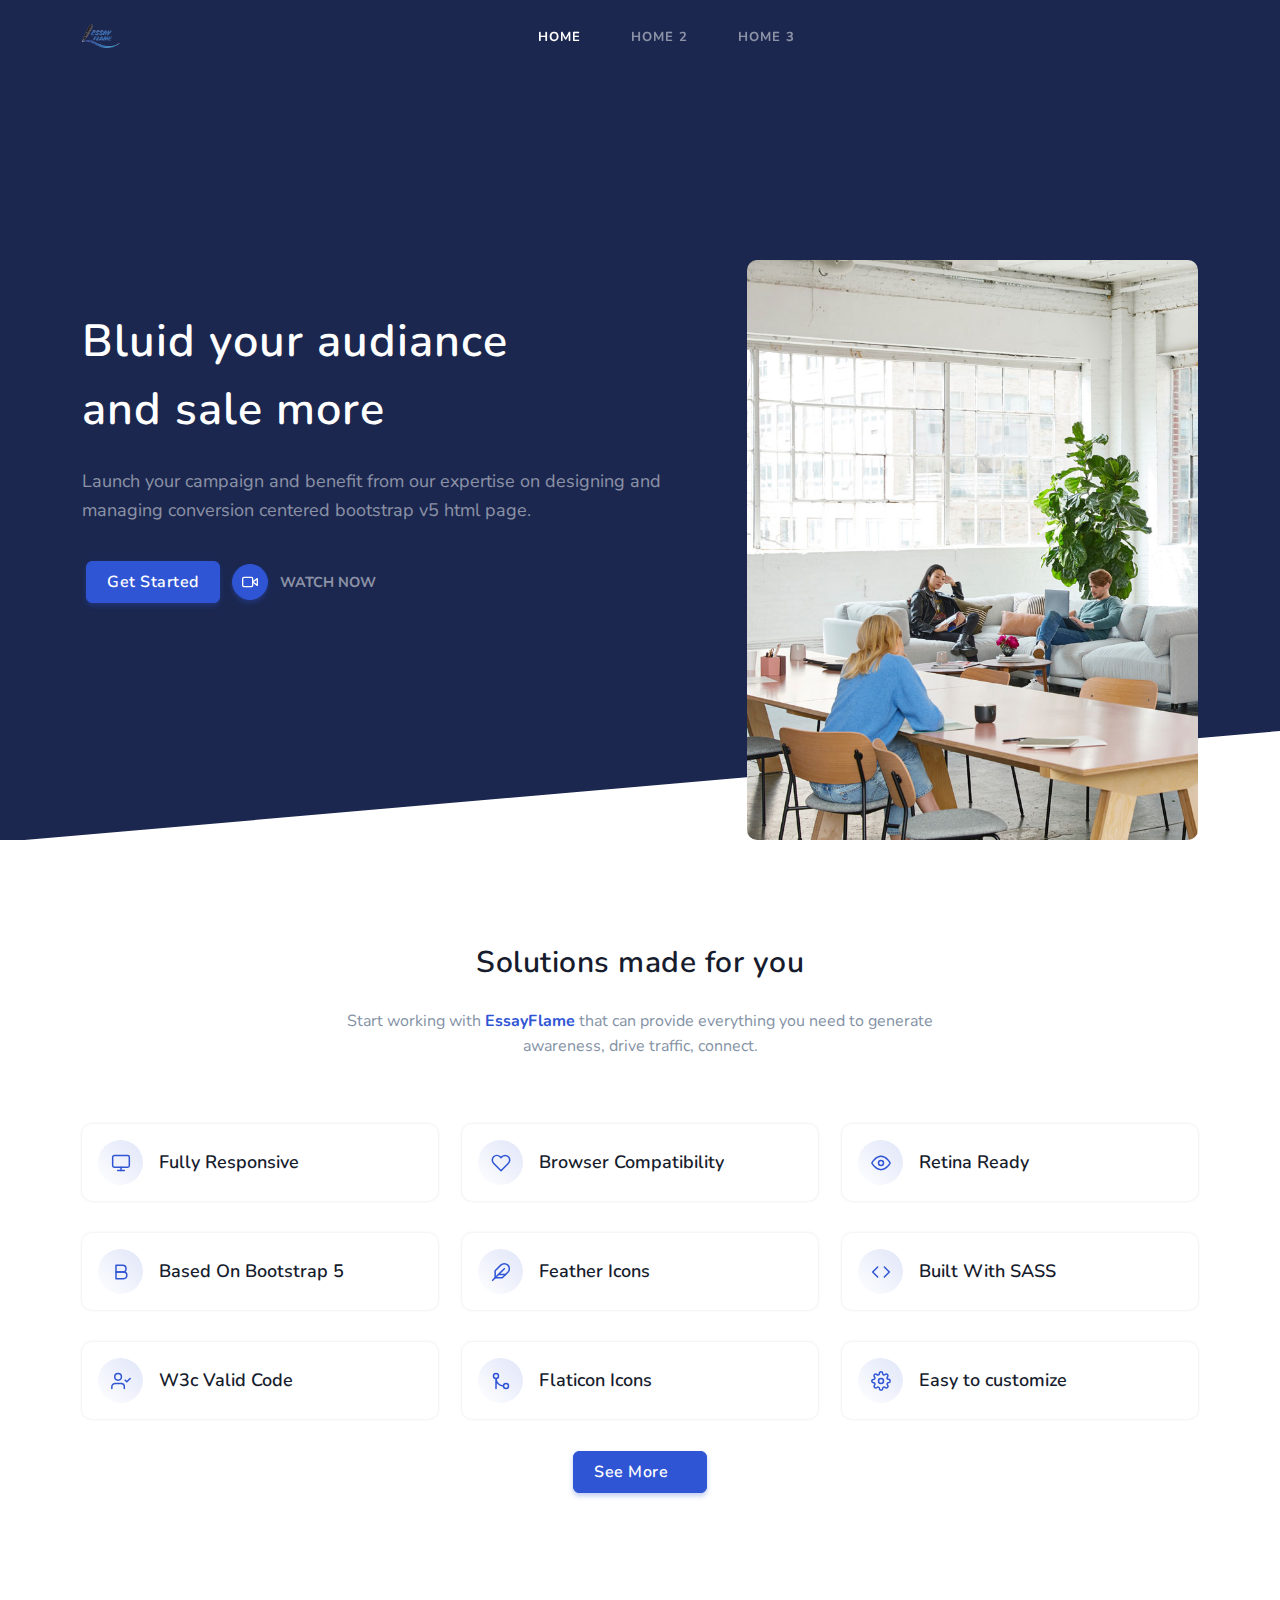
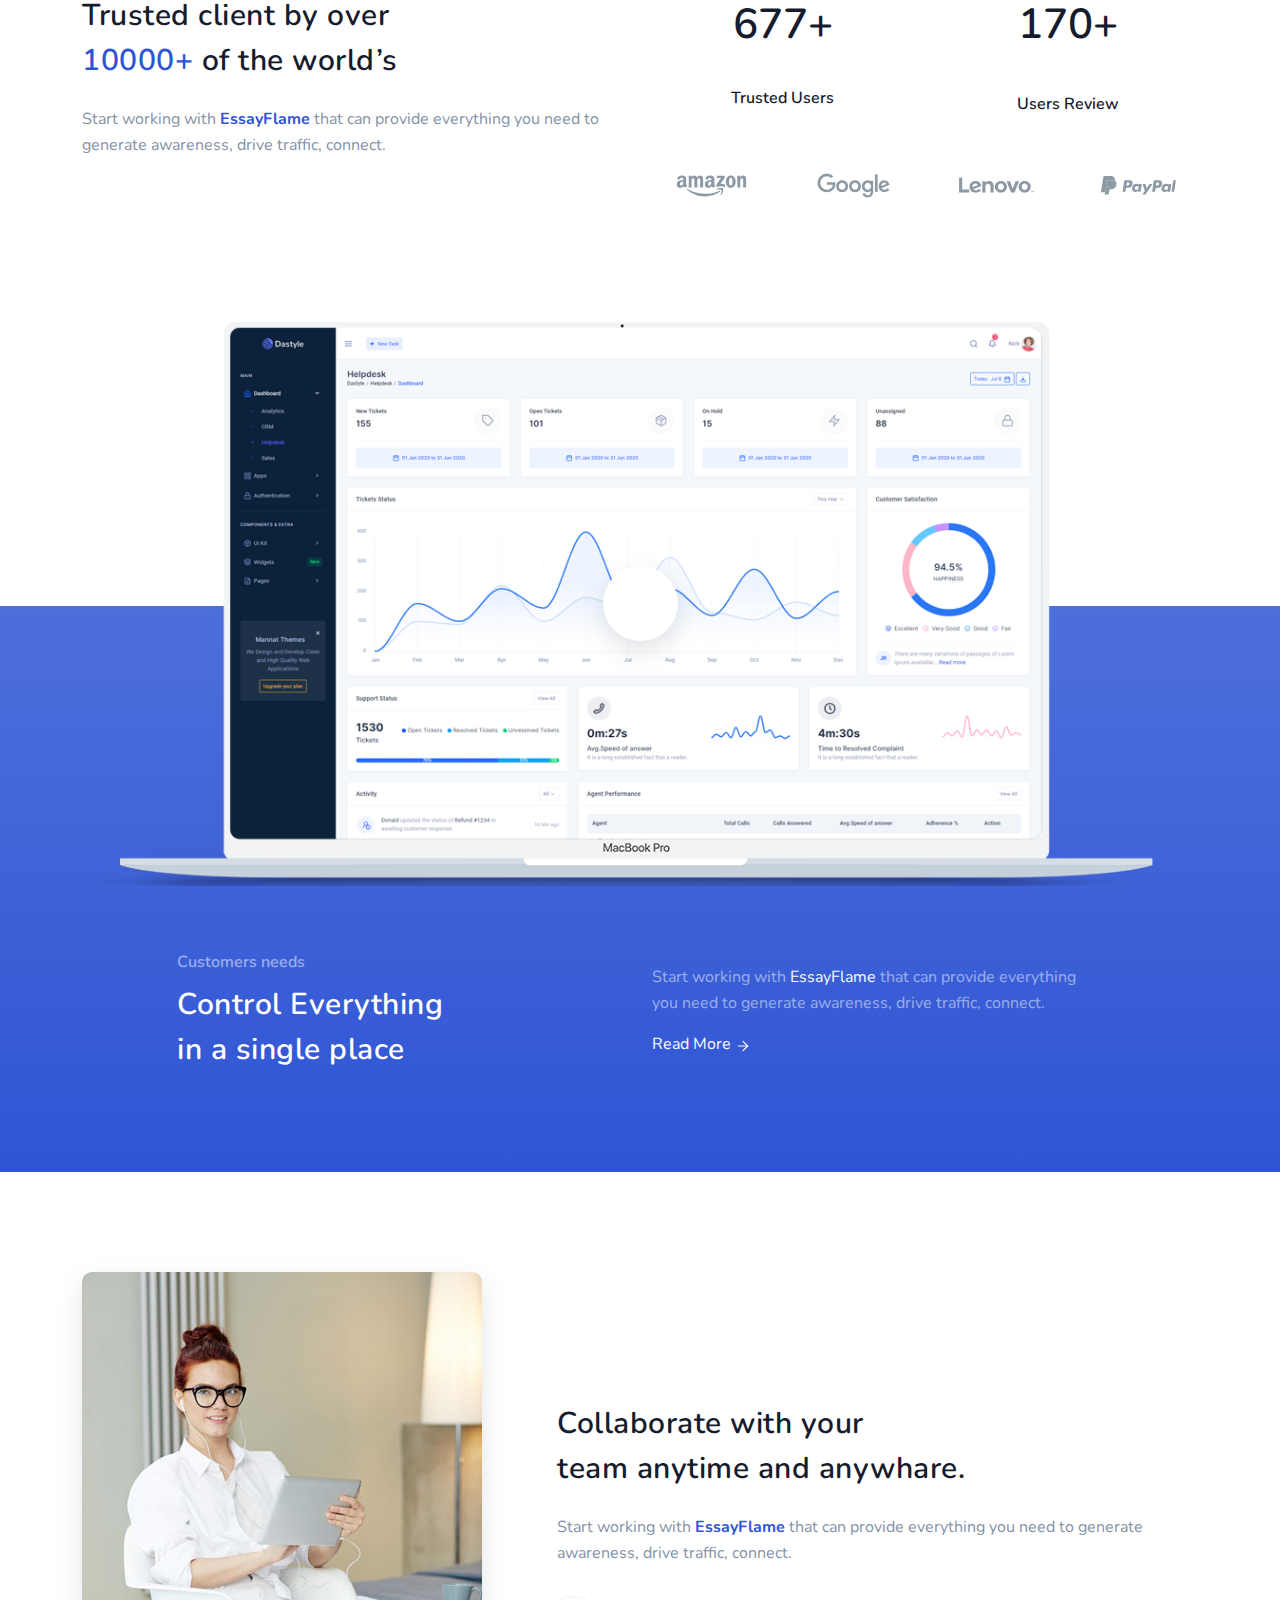
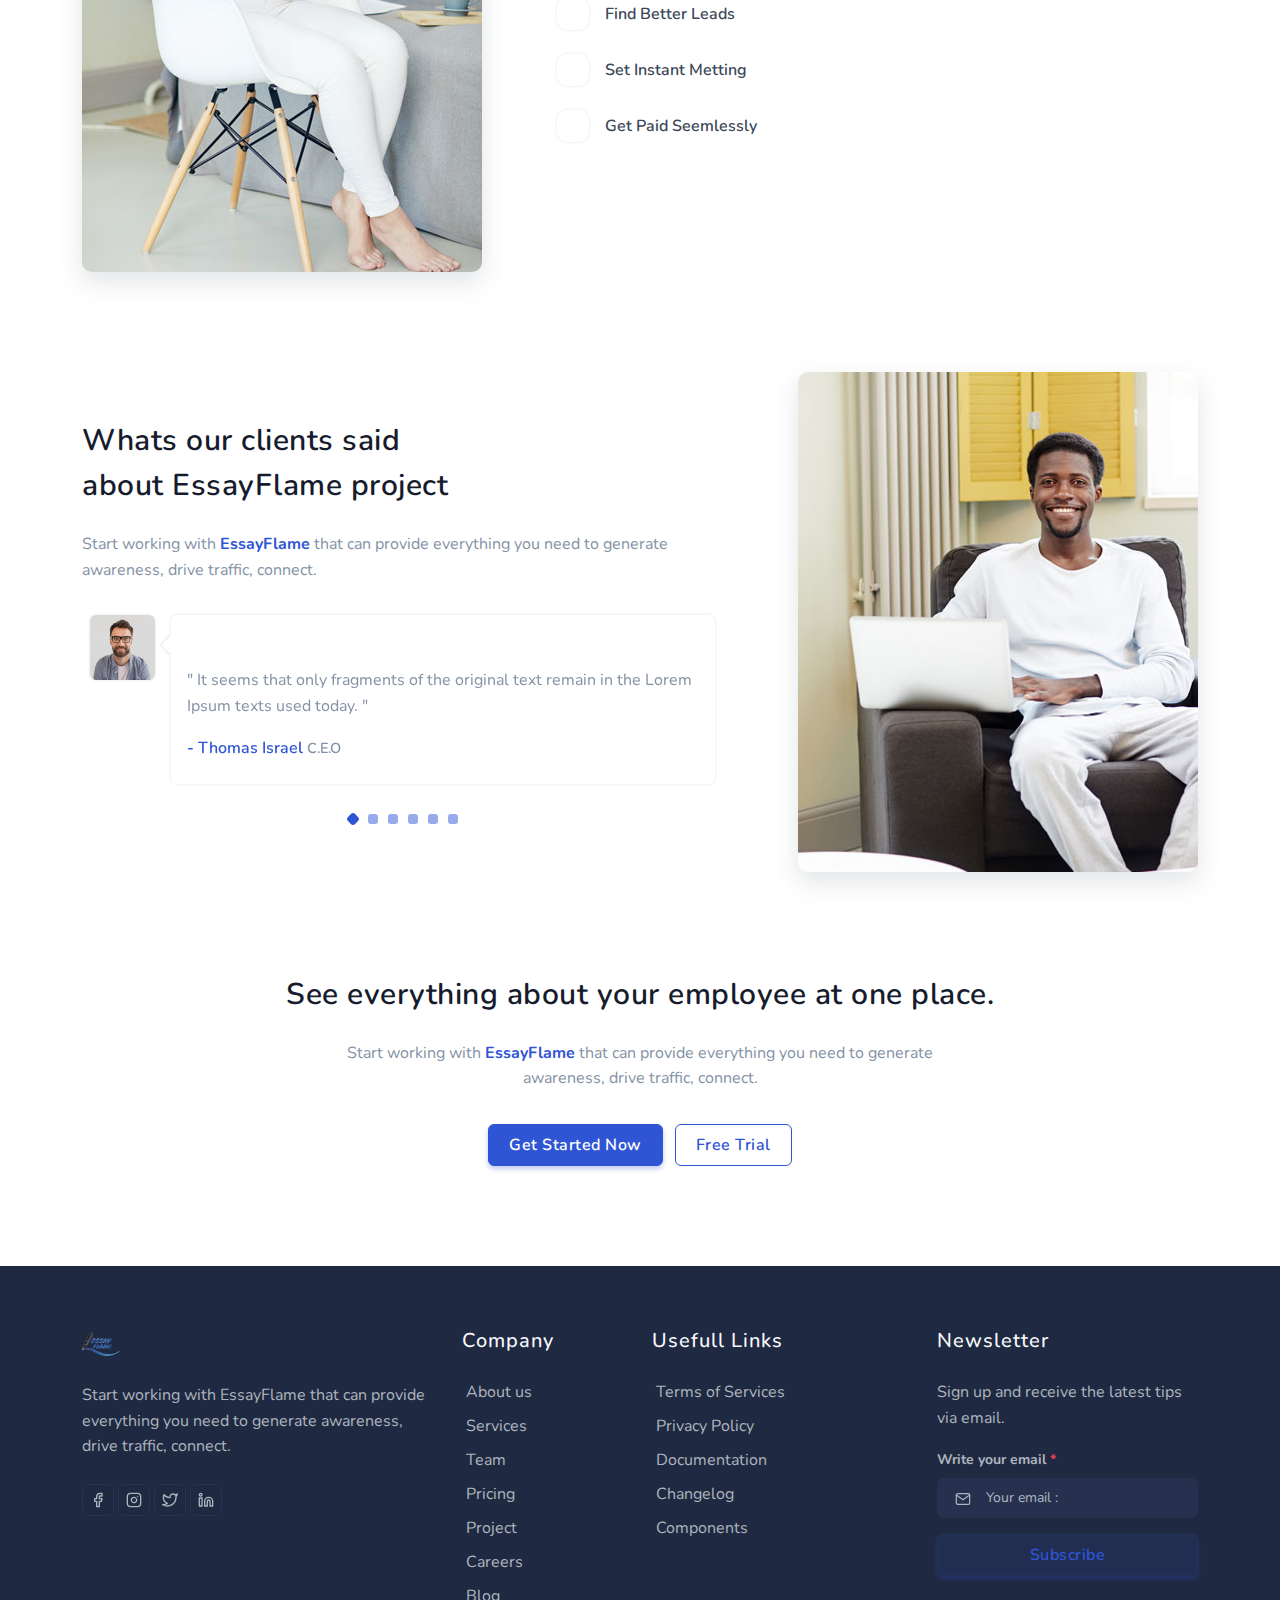
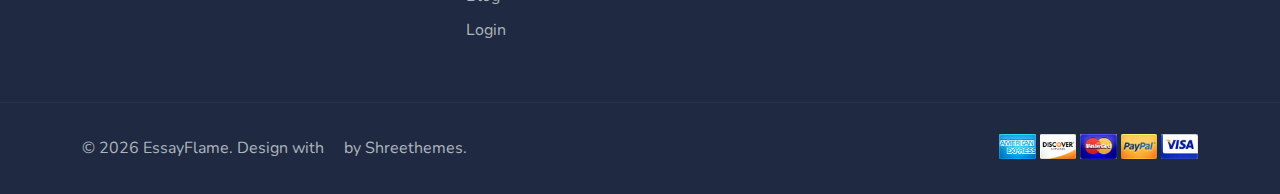
==== index.html @ ae6a41d9 "ready for demo" ====
<!DOCTYPE html>
<html lang="en">

    <head>
        <meta charset="utf-8" />
        <title>EssayFlame - Saas & Software Landing Page Template</title>
        <meta name="viewport" content="width=device-width, initial-scale=1.0">
        <meta name="description" content="Premium Bootstrap 5 Landing Page Template" />
        <meta name="keywords" content="Saas, Software, multi-uses, HTML, Clean, Modern" />
        <meta name="author" content="Shreethemes" />
        <meta name="email" content="support@shreethemes.in" />
        <meta name="website" content="https://shreethemes.in" />
        <meta name="Version" content="v3.5.0" />
        <!-- favicon -->
        <link rel="shortcut icon" href="images/favicon.ico">
        <!-- Bootstrap -->
        <link href="css/bootstrap.min.css" rel="stylesheet" type="text/css" />
        <!-- tobii css -->
        <link href="css/tobii.min.css" rel="stylesheet" type="text/css" />
        <!-- Icons -->
        <link href="css/materialdesignicons.min.css" rel="stylesheet" type="text/css" />
        <link rel="stylesheet" href="https://unicons.iconscout.com/release/v3.0.6/css/line.css">
        <!-- Slider -->               
        <link rel="stylesheet" href="css/tiny-slider.css"/> 
        <!-- Main Css -->
        <link href="css/style.css" rel="stylesheet" type="text/css" id="theme-opt" />
        <link href="css/colors/default.css" rel="stylesheet" id="color-opt">
    </head>

    <body>
        <!-- Loader -->
        <!-- <div id="preloader">
            <div id="status">
                <div class="spinner">
                    <div class="double-bounce1"></div>
                    <div class="double-bounce2"></div>
                </div>
            </div>
        </div> -->
        <!-- Loader -->
        
        <!-- Navbar STart -->
        <header id="topnav" class="defaultscroll sticky">
            <div class="container">
                <!-- Logo container-->
                <a class="logo" href="index.html">
                    <span class="logo-light-mode">
                        <img src="images/logo-dark.png" class="l-dark" height="24" alt="">
                        <img src="images/logo-light.png" class="l-light" height="24" alt="">
                    </span>
                    <img src="images/logo-light.png" height="24" class="logo-dark-mode" alt="">
                </a>

                <!-- End Logo container-->
                <div class="menu-extras">
                    <div class="menu-item">
                        <!-- Mobile menu toggle-->
                        <a class="navbar-toggle" id="isToggle" onclick="toggleMenu()">
                            <div class="lines">
                                <span></span>
                                <span></span>
                                <span></span>
                            </div>
                        </a>
                        <!-- End mobile menu toggle-->
                    </div>
                </div>

              
        
                <div id="navigation">
                    <!-- Navigation Menu-->   
                    <ul class="navigation-menu nav-light">
                        <li><a href="index.html" class="sub-menu-item">Home</a></li>
                        <li><a href="index2.html" class="sub-menu-item">Home 2</a></li>
                        <li><a href="index3.html" class="sub-menu-item">Home 3</a></li>
                       
                    </ul><!--end navigation menu-->
                </div><!--end navigation-->
            </div><!--end container-->
        </header><!--end header-->
        <!-- Navbar End -->

        <!-- Hero Start -->
        <section class="bg-half-260 pb-lg-0 pb-md-4 bg-primary d-table w-100">
            <div class="bg-overlay bg-black" style="opacity: 0.8;"></div>
            <div class="container">
                <div class="row position-relative" style="z-index: 1;">
                    <div class="col-md-7 col-12 mt-lg-5">
                        <div class="title-heading">
                            <h1 class="heading text-white title-dark mb-4">Bluid your audiance <br> and sale more</h1>
                            <p class="para-desc text-white-50">Launch your campaign and benefit from our expertise on designing and managing conversion centered bootstrap v5 html page.</p>
                            <div class="mt-4 pt-2">
                                <a href="javascript:void(0)" class="btn btn-primary m-1">Get Started</a>
                                <a href="#!" data-type="youtube" data-id="yba7hPeTSjk" class="btn btn-icon btn-pills btn-primary m-1 lightbox"><i data-feather="video" class="icons"></i></a><span class="fw-bold text-uppercase text-white-50 small align-middle ms-2">Watch Now</span>
                            </div>
                        </div>
                    </div><!--end col-->

                    <div class="col-md-5 col-12 mt-4 pt-2 mt-sm-0 pt-sm-0">
                        <div class="shape-before">
                            <div class="carousel-cell"><img src="images/landing/2.jpg" class="img-fluid rounded-md" alt=""></div>
                            <img src="images/shapes/shape1.png" class="img-fluid shape-img" alt="">
                        </div>
                    </div><!--end col-->
                </div><!--end row-->
            </div><!--end container-->
        </section><!--end section-->
        <div class="position-relative">
            <div class="shape overflow-hidden text-white">
                <svg viewBox="0 0 2880 250" fill="none" xmlns="http://www.w3.org/2000/svg">
                    <path d="M720 125L2160 0H2880V250H0V125H720Z" fill="currentColor"></path>
                </svg>
            </div>
        </div>
        <!-- Hero End -->

        <!-- Start -->
        <section class="section">
            <div class="container">
                <div class="row justify-ontent-center">
                    <div class="col-12">
                        <div class="section-title text-center mb-4 pb-2">
                            <h4 class="title mb-4">Solutions made for you</h4>
                            <p class="text-muted para-desc mb-0 mx-auto">Start working with <span class="text-primary fw-bold">EssayFlame</span> that can provide everything you need to generate awareness, drive traffic, connect.</p>
                        </div>
                    </div><!--end col-->
                </div><!--end row-->

                <div class="row">
                    <div class="col-lg-4 col-md-6 mt-4 pt-2">
                        <div class="d-flex key-feature align-items-center p-3 rounded-md shadow">
                            <div class="icon text-center rounded-circle me-3">
                                <i data-feather="monitor" class="fea icon-ex-md text-primary"></i>
                            </div>
                            <div class="flex-1">
                                <h4 class="title mb-0">Fully Responsive</h4>
                            </div>
                        </div>
                    </div><!--end col-->
                    
                    <div class="col-lg-4 col-md-6 mt-4 pt-2">
                        <div class="d-flex key-feature align-items-center p-3 rounded-md shadow">
                            <div class="icon text-center rounded-circle me-3">
                                <i data-feather="heart" class="fea icon-ex-md text-primary"></i>
                            </div>
                            <div class="flex-1">
                                <h4 class="title mb-0">Browser Compatibility</h4>
                            </div>
                        </div>
                    </div><!--end col-->
                    
                    <div class="col-lg-4 col-md-6 mt-4 pt-2">
                        <div class="d-flex key-feature align-items-center p-3 rounded-md shadow">
                            <div class="icon text-center rounded-circle me-3">
                                <i data-feather="eye" class="fea icon-ex-md text-primary"></i>
                            </div>
                            <div class="flex-1">
                                <h4 class="title mb-0">Retina Ready</h4>
                            </div>
                        </div>
                    </div><!--end col-->
                    
                    <div class="col-lg-4 col-md-6 mt-4 pt-2">
                        <div class="d-flex key-feature align-items-center p-3 rounded-md shadow">
                            <div class="icon text-center rounded-circle me-3">
                                <i data-feather="bold" class="fea icon-ex-md text-primary"></i>
                            </div>
                            <div class="flex-1">
                                <h4 class="title mb-0">Based On Bootstrap 5</h4>
                            </div>
                        </div>
                    </div><!--end col-->
                    
                    <div class="col-lg-4 col-md-6 mt-4 pt-2">
                        <div class="d-flex key-feature align-items-center p-3 rounded-md shadow">
                            <div class="icon text-center rounded-circle me-3">
                                <i data-feather="feather" class="fea icon-ex-md text-primary"></i>
                            </div>
                            <div class="flex-1">
                                <h4 class="title mb-0">Feather Icons</h4>
                            </div>
                        </div>
                    </div><!--end col-->
                    
                    <div class="col-lg-4 col-md-6 mt-4 pt-2">
                        <div class="d-flex key-feature align-items-center p-3 rounded-md shadow">
                            <div class="icon text-center rounded-circle me-3">
                                <i data-feather="code" class="fea icon-ex-md text-primary"></i>
                            </div>
                            <div class="flex-1">
                                <h4 class="title mb-0">Built With SASS</h4>
                            </div>
                        </div>
                    </div><!--end col-->
                    
                    <div class="col-lg-4 col-md-6 mt-4 pt-2">
                        <div class="d-flex key-feature align-items-center p-3 rounded-md shadow">
                            <div class="icon text-center rounded-circle me-3">
                                <i data-feather="user-check" class="fea icon-ex-md text-primary"></i>
                            </div>
                            <div class="flex-1">
                                <h4 class="title mb-0">W3c Valid Code</h4>
                            </div>
                        </div>
                    </div><!--end col-->
                    
                    <div class="col-lg-4 col-md-6 mt-4 pt-2">
                        <div class="d-flex key-feature align-items-center p-3 rounded-md shadow">
                            <div class="icon text-center rounded-circle me-3">
                                <i data-feather="git-merge" class="fea icon-ex-md text-primary"></i>
                            </div>
                            <div class="flex-1">
                                <h4 class="title mb-0">Flaticon Icons</h4>
                            </div>
                        </div>
                    </div><!--end col-->
                    
                    <div class="col-lg-4 col-md-6 mt-4 pt-2">
                        <div class="d-flex key-feature align-items-center p-3 rounded-md shadow">
                            <div class="icon text-center rounded-circle me-3">
                                <i data-feather="settings" class="fea icon-ex-md text-primary"></i>
                            </div>
                            <div class="flex-1">
                                <h4 class="title mb-0">Easy to customize</h4>
                            </div>
                        </div>
                    </div><!--end col-->
                    
                    <div class="col-12 mt-4 pt-2 text-center">
                        <a href="javascript:void(0)" class="btn btn-primary">See More <i class="mdi mdi-arrow-right"></i></a>
                    </div><!--end col-->
                </div><!--end row-->
            </div><!--ed container-->

            <div class="container mt-100 mt-60">
                <div class="row">
                    <div class="col-lg-6">
                        <div class="section-title text-center text-lg-start">
                            <h4 class="title mb-4">Trusted client by over <br> <span class="text-primary">10000+</span> of the world’s</h4>
                            <p class="text-muted mb-0 mx-auto para-desc">Start working with <span class="text-primary fw-bold">EssayFlame</span> that can provide everything you need to generate awareness, drive traffic, connect.</p>
                        </div>
                    </div><!--end col-->

                    <div class="col-lg-6">
                        <div class="row" id="counter">
                            <div class="col-md-6 mt-4 mt-lg-0 pt-2 pt-lg-0">
                                <div class="content text-center">
                                    <h1 class="mb-0"><span class="counter-value" data-target="10000">1</span>+</h1>
                                    <ul class="list-unstyled mb-0 h5">
                                        <li class="list-inline-item"><i class="uil uil-heart text-danger"></i></li>
                                        <li class="list-inline-item"><i class="uil uil-heart text-danger"></i></li>
                                        <li class="list-inline-item"><i class="uil uil-heart text-danger"></i></li>
                                        <li class="list-inline-item"><i class="uil uil-heart text-danger"></i></li>
                                        <li class="list-inline-item"><i class="uil uil-heart text-danger"></i></li>
                                    </ul>
                                    <h6>Trusted Users</h6>
                                </div>
                            </div>

                            <div class="col-md-6 mt-4 mt-lg-0 pt-2 pt-lg-0">
                                <div class="content text-center">
                                    <h1 class="mb-0"><span class="counter-value" data-target="1402">1</span>+</h1>
                                    <ul class="list-unstyled mb-0 h5">
                                        <li class="list-inline-item"><i class="mdi mdi-star text-warning"></i></li>
                                        <li class="list-inline-item"><i class="mdi mdi-star text-warning"></i></li>
                                        <li class="list-inline-item"><i class="mdi mdi-star text-warning"></i></li>
                                        <li class="list-inline-item"><i class="mdi mdi-star text-warning"></i></li>
                                        <li class="list-inline-item"><i class="mdi mdi-star text-warning"></i></li>
                                    </ul>
                                    <h6>Users Review</h6>
                                </div>
                            </div>
                        </div>

                        <div class="row justify-ontent-center mt-4">
                            <div class="col-lg-3 col-md-3 col-6 text-center py-4">
                                <img src="images/client/amazon.svg" class="avatar avatar-ex-sm" alt="">
                            </div><!--end col-->
        
                            <div class="col-lg-3 col-md-3 col-6 text-center py-4">
                                <img src="images/client/google.svg" class="avatar avatar-ex-sm" alt="">
                            </div><!--end col-->
                            
                            <div class="col-lg-3 col-md-3 col-6 text-center py-4">
                                <img src="images/client/lenovo.svg" class="avatar avatar-ex-sm" alt="">
                            </div><!--end col-->
                            
                            <div class="col-lg-3 col-md-3 col-6 text-center py-4">
                                <img src="images/client/paypal.svg" class="avatar avatar-ex-sm" alt="">
                            </div><!--end col-->
                        </div>
                    </div><!--end col-->
                </div><!--end row-->
            </div><!--end container-->
        </section><!--end section-->
        <!-- End -->

        <!-- Start -->
        <section class="section pt-0">
            <div class="container">
                <div class="row justify-content-center">
                    <div class="col-12 text-center">
                        <div class="video-solution-cta position-relative" style="z-index: 1;">
                            <div class="position-relative">
                                <img src="images/saas/classic01.png" class="img-fluid" alt="">
                                <div class="play-icon">
                                    <a href="#!" data-type="youtube" data-id="yba7hPeTSjk" class="play-btn lightbox">
                                        <i class="mdi mdi-play text-primary rounded-circle bg-white shadow-lg"></i>
                                    </a>
                                </div>
                            </div>
                            <div class="content mt-md-4 pt-md-2">
                                <div class="row justify-content-center">
                                    <div class="col-lg-10 text-center">
                                        <div class="row align-items-center">
                                            <div class="col-md-6 mt-4 pt-2">
                                                <div class="section-title text-md-start">
                                                    <h6 class="text-white-50">Customers needs</h6>
                                                    <h4 class="title text-white mb-0 title-dark">Control Everything <br> in a single place</h4>
                                                </div>
                                            </div>

                                            <div class="col-md-6 col-12 mt-4 pt-md-2">
                                                <div class="section-title text-md-start">
                                                    <p class="text-white-50 para-desc">Start working with <span class="text-light title-dark">EssayFlame</span> that can provide everything you need to generate awareness, drive traffic, connect.</p>
                                                    <a href="javascript:void(0)" class="text-light title-dark">Read More <i data-feather="arrow-right" class="fea icon-sm"></i></a>
                                                </div>
                                            </div>
                                        </div>
                                    </div>
                                </div>
                            </div>
                        </div>
                    </div><!--end col-->
                </div><!--end row -->
                <div class="feature-posts-placeholder bg-primary bg-gradient"></div>
            </div><!--end container-->
        </section><!--end section-->
        <!-- End -->

        <!-- Start -->
        <section class="section">
            <div class="container">
                <div class="row align-items-center">
                    <div class="col-lg-5 col-md-6">
                        <img src="images/course/online/ab01.jpg" class="img-fluid rounded-md shadow-lg" alt="">
                    </div><!--end col-->

                    <div class="col-lg-7 col-md-6 mt-4 pt-2 mt-sm-0 pt-sm-0">
                        <div class="section-title text-md-start text-center">
                            <h4 class="title mb-4">Collaborate with your <br> team anytime and anywhare.</h4>
                            <p class="text-muted mb-0 para-desc">Start working with <span class="text-primary fw-bold">EssayFlame</span> that can provide everything you need to generate awareness, drive traffic, connect.</p>
                            
                            <div class="d-flex align-items-center text-start mt-4 pt-2">
                                <div class="text-primary h4 mb-0 me-3 p-3 rounded-md shadow">
                                    <i class="uil uil-capture"></i>
                                </div>
                                <div class="flex-1">
                                    <a href="javascript:void(0)" class="text-dark h6">Find Better Leads</a>
                                </div>
                            </div>

                            <div class="d-flex align-items-center text-start mt-4">
                                <div class="text-primary h4 mb-0 me-3 p-3 rounded-md shadow">
                                    <i class="uil uil-file"></i>
                                </div>
                                <div class="flex-1">
                                    <a href="javascript:void(0)" class="text-dark h6">Set Instant Metting</a>
                                </div>
                            </div>

                            <div class="d-flex align-items-center text-start mt-4">
                                <div class="text-primary h4 mb-0 me-3 p-3 rounded-md shadow">
                                    <i class="uil uil-credit-card-search"></i>
                                </div>
                                <div class="flex-1">
                                    <a href="javascript:void(0)" class="text-dark h6">Get Paid Seemlessly</a>
                                </div>
                            </div>
                        </div>
                    </div><!--end col-->
                </div><!--end row-->
            </div><!--end container-->

            <div class="container mt-100 mt-60">
                <div class="row align-items-center">
                    <div class="col-lg-5 col-md-6 order-1 order-md-2">
                        <div class="text-end">
                            <img src="images/course/online/ab03.jpg" class="img-fluid rounded-md shadow-lg" alt="">
                        </div>
                    </div><!--end col-->

                    <div class="col-lg-7 col-md-6 order-2 order-md-1 mt-4 pt-2 mt-sm-0 pt-sm-0">
                        <div class="section-title text-md-start text-center">
                            <h4 class="title mb-4">Whats our clients said <br> about EssayFlame project</h4>
                            <p class="text-muted mb-0 para-desc">Start working with <span class="text-primary fw-bold">EssayFlame</span> that can provide everything you need to generate awareness, drive traffic, connect.</p>
                            
                            <div class="row justify-content-center">
                                <div class="col-lg-12 mt-4">
                                    <div class="tiny-single-item">
                                        <div class="tiny-slide">
                                            <div class="d-flex client-testi m-2">
                                                <img src="images/client/01.jpg" class="avatar avatar-small client-image rounded shadow" alt="">
                                                <div class="flex-1 content p-3 shadow rounded bg-white position-relative">
                                                    <ul class="list-unstyled mb-0">
                                                        <li class="list-inline-item"><i class="mdi mdi-star text-warning"></i></li>
                                                        <li class="list-inline-item"><i class="mdi mdi-star text-warning"></i></li>
                                                        <li class="list-inline-item"><i class="mdi mdi-star text-warning"></i></li>
                                                        <li class="list-inline-item"><i class="mdi mdi-star text-warning"></i></li>
                                                        <li class="list-inline-item"><i class="mdi mdi-star text-warning"></i></li>
                                                    </ul>
                                                    <p class="text-muted mt-2">" It seems that only fragments of the original text remain in the Lorem Ipsum texts used today. "</p>
                                                    <h6 class="text-primary">- Thomas Israel <small class="text-muted">C.E.O</small></h6>
                                                </div>
                                            </div>
                                        </div>
                                        
                                        <div class="tiny-slide">
                                            <div class="d-flex client-testi m-2">
                                                <img src="images/client/02.jpg" class="avatar avatar-small client-image rounded shadow" alt="">
                                                <div class="flex-1 content p-3 shadow rounded bg-white position-relative">
                                                    <ul class="list-unstyled mb-0">
                                                        <li class="list-inline-item"><i class="mdi mdi-star text-warning"></i></li>
                                                        <li class="list-inline-item"><i class="mdi mdi-star text-warning"></i></li>
                                                        <li class="list-inline-item"><i class="mdi mdi-star text-warning"></i></li>
                                                        <li class="list-inline-item"><i class="mdi mdi-star text-warning"></i></li>
                                                        <li class="list-inline-item"><i class="mdi mdi-star-half text-warning"></i></li>
                                                    </ul>
                                                    <p class="text-muted mt-2">" One disadvantage of Lorum Ipsum is that in Latin certain letters appear more frequently than others. "</p>
                                                    <h6 class="text-primary">- Barbara McIntosh <small class="text-muted">M.D</small></h6>
                                                </div>
                                            </div>
                                        </div>
            
                                        <div class="tiny-slide">
                                            <div class="d-flex client-testi m-2">
                                                <img src="images/client/03.jpg" class="avatar avatar-small client-image rounded shadow" alt="">
                                                <div class="flex-1 content p-3 shadow rounded bg-white position-relative">
                                                    <ul class="list-unstyled mb-0">
                                                        <li class="list-inline-item"><i class="mdi mdi-star text-warning"></i></li>
                                                        <li class="list-inline-item"><i class="mdi mdi-star text-warning"></i></li>
                                                        <li class="list-inline-item"><i class="mdi mdi-star text-warning"></i></li>
                                                        <li class="list-inline-item"><i class="mdi mdi-star text-warning"></i></li>
                                                        <li class="list-inline-item"><i class="mdi mdi-star text-warning"></i></li>
                                                    </ul>
                                                    <p class="text-muted mt-2">" The most well-known dummy text is the 'Lorem Ipsum', which is said to have originated in the 16th century. "</p>
                                                    <h6 class="text-primary">- Carl Oliver <small class="text-muted">P.A</small></h6>
                                                </div>
                                            </div>
                                        </div>
            
                                        <div class="tiny-slide">
                                            <div class="d-flex client-testi m-2">
                                                <img src="images/client/04.jpg" class="avatar avatar-small client-image rounded shadow" alt="">
                                                <div class="flex-1 content p-3 shadow rounded bg-white position-relative">
                                                    <ul class="list-unstyled mb-0">
                                                        <li class="list-inline-item"><i class="mdi mdi-star text-warning"></i></li>
                                                        <li class="list-inline-item"><i class="mdi mdi-star text-warning"></i></li>
                                                        <li class="list-inline-item"><i class="mdi mdi-star text-warning"></i></li>
                                                        <li class="list-inline-item"><i class="mdi mdi-star text-warning"></i></li>
                                                        <li class="list-inline-item"><i class="mdi mdi-star text-warning"></i></li>
                                                    </ul>
                                                    <p class="text-muted mt-2">" According to most sources, Lorum Ipsum can be traced back to a text composed by Cicero. "</p>
                                                    <h6 class="text-primary">- Christa Smith <small class="text-muted">Manager</small></h6>
                                                </div>
                                            </div>
                                        </div>
            
                                        <div class="tiny-slide">
                                            <div class="d-flex client-testi m-2">
                                                <img src="images/client/05.jpg" class="avatar avatar-small client-image rounded shadow" alt="">
                                                <div class="flex-1 content p-3 shadow rounded bg-white position-relative">
                                                    <ul class="list-unstyled mb-0">
                                                        <li class="list-inline-item"><i class="mdi mdi-star text-warning"></i></li>
                                                        <li class="list-inline-item"><i class="mdi mdi-star text-warning"></i></li>
                                                        <li class="list-inline-item"><i class="mdi mdi-star text-warning"></i></li>
                                                        <li class="list-inline-item"><i class="mdi mdi-star text-warning"></i></li>
                                                        <li class="list-inline-item"><i class="mdi mdi-star text-warning"></i></li>
                                                    </ul>
                                                    <p class="text-muted mt-2">" There is now an abundance of readable dummy texts. These are usually used when a text is required. "</p>
                                                    <h6 class="text-primary">- Dean Tolle <small class="text-muted">Developer</small></h6>
                                                </div>
                                            </div>
                                        </div>
            
                                        <div class="tiny-slide">
                                            <div class="d-flex client-testi m-2">
                                                <img src="images/client/06.jpg" class="avatar avatar-small client-image rounded shadow" alt="">
                                                <div class="flex-1 content p-3 shadow rounded bg-white position-relative">
                                                    <ul class="list-unstyled mb-0">
                                                        <li class="list-inline-item"><i class="mdi mdi-star text-warning"></i></li>
                                                        <li class="list-inline-item"><i class="mdi mdi-star text-warning"></i></li>
                                                        <li class="list-inline-item"><i class="mdi mdi-star text-warning"></i></li>
                                                        <li class="list-inline-item"><i class="mdi mdi-star text-warning"></i></li>
                                                        <li class="list-inline-item"><i class="mdi mdi-star text-warning"></i></li>
                                                    </ul>
                                                    <p class="text-muted mt-2">" Thus, Lorem Ipsum has only limited suitability as a visual filler for German texts. "</p>
                                                    <h6 class="text-primary">- Jill Webb <small class="text-muted">Designer</small></h6>
                                                </div>
                                            </div>
                                        </div>
                                    </div>
                                </div><!--end col-->
                            </div><!--end row-->
                        </div>
                    </div><!--end col-->
                </div><!--end row-->
            </div><!--end container-->

            <div class="container mt-100 mt-60">
                <div class="row justify-content-center">
                    <div class="col-12 text-center">
                        <div class="section-title">
                            <h4 class="title mb-4">See everything about your employee at one place.</h4>
                            <p class="text-muted para-desc mx-auto mb-0">Start working with <span class="text-primary fw-bold">EssayFlame</span> that can provide everything you need to generate awareness, drive traffic, connect.</p>
                        
                            <div class="mt-4">
                                <a href="javascript:void(0)" class="btn btn-primary mt-2 me-2">Get Started Now</a>
                                <a href="javascript:void(0)" class="btn btn-outline-primary mt-2">Free Trial</a>
                            </div>
                        </div>
                    </div><!--end col-->
                </div><!--end row-->
            </div><!--end container-->
        </section><!--end section-->
        <!-- End -->

        <!-- Footer Start -->
        <footer class="footer">    
            <div class="container">
                <div class="row">
                    <div class="col-12">
                        <div class="footer-py-60">
                            <div class="row">
                                <div class="col-lg-4 col-12 mb-0 mb-md-4 pb-0 pb-md-2">
                                    <a href="#" class="logo-footer">
                                        <img src="images/logo-light.png" height="24" alt="">
                                    </a>
                                    <p class="mt-4">Start working with EssayFlame that can provide everything you need to generate awareness, drive traffic, connect.</p>
                                    <ul class="list-unstyled social-icon foot-social-icon mb-0 mt-4">
                                        <li class="list-inline-item"><a href="javascript:void(0)" class="rounded"><i data-feather="facebook" class="fea icon-sm fea-social"></i></a></li>
                                        <li class="list-inline-item"><a href="javascript:void(0)" class="rounded"><i data-feather="instagram" class="fea icon-sm fea-social"></i></a></li>
                                        <li class="list-inline-item"><a href="javascript:void(0)" class="rounded"><i data-feather="twitter" class="fea icon-sm fea-social"></i></a></li>
                                        <li class="list-inline-item"><a href="javascript:void(0)" class="rounded"><i data-feather="linkedin" class="fea icon-sm fea-social"></i></a></li>
                                    </ul><!--end icon-->
                                </div><!--end col-->
                                
                                <div class="col-lg-2 col-md-4 col-12 mt-4 mt-sm-0 pt-2 pt-sm-0">
                                    <h5 class="footer-head">Company</h5>
                                    <ul class="list-unstyled footer-list mt-4">
                                        <li><a href="javascript:void(0)" class="text-foot"><i class="uil uil-angle-right-b me-1"></i> About us</a></li>
                                        <li><a href="javascript:void(0)" class="text-foot"><i class="uil uil-angle-right-b me-1"></i> Services</a></li>
                                        <li><a href="javascript:void(0)" class="text-foot"><i class="uil uil-angle-right-b me-1"></i> Team</a></li>
                                        <li><a href="javascript:void(0)" class="text-foot"><i class="uil uil-angle-right-b me-1"></i> Pricing</a></li>
                                        <li><a href="javascript:void(0)" class="text-foot"><i class="uil uil-angle-right-b me-1"></i> Project</a></li>
                                        <li><a href="javascript:void(0)" class="text-foot"><i class="uil uil-angle-right-b me-1"></i> Careers</a></li>
                                        <li><a href="javascript:void(0)" class="text-foot"><i class="uil uil-angle-right-b me-1"></i> Blog</a></li>
                                        <li><a href="javascript:void(0)" class="text-foot"><i class="uil uil-angle-right-b me-1"></i> Login</a></li>
                                    </ul>
                                </div><!--end col-->
                                
                                <div class="col-lg-3 col-md-4 col-12 mt-4 mt-sm-0 pt-2 pt-sm-0">
                                    <h5 class="footer-head">Usefull Links</h5>
                                    <ul class="list-unstyled footer-list mt-4">
                                        <li><a href="javascript:void(0)" class="text-foot"><i class="uil uil-angle-right-b me-1"></i> Terms of Services</a></li>
                                        <li><a href="javascript:void(0)" class="text-foot"><i class="uil uil-angle-right-b me-1"></i> Privacy Policy</a></li>
                                        <li><a href="javascript:void(0)" class="text-foot"><i class="uil uil-angle-right-b me-1"></i> Documentation</a></li>
                                        <li><a href="javascript:void(0)" class="text-foot"><i class="uil uil-angle-right-b me-1"></i> Changelog</a></li>
                                        <li><a href="javascript:void(0)" class="text-foot"><i class="uil uil-angle-right-b me-1"></i> Components</a></li>
                                    </ul>
                                </div><!--end col-->
            
                                <div class="col-lg-3 col-md-4 col-12 mt-4 mt-sm-0 pt-2 pt-sm-0">
                                    <h5 class="footer-head">Newsletter</h5>
                                    <p class="mt-4">Sign up and receive the latest tips via email.</p>
                                    <form>
                                        <div class="row">
                                            <div class="col-lg-12">
                                                <div class="foot-subscribe mb-3">
                                                    <label class="form-label">Write your email <span class="text-danger">*</span></label>
                                                    <div class="form-icon position-relative">
                                                        <i data-feather="mail" class="fea icon-sm icons"></i>
                                                        <input type="email" name="email" id="emailsubscribe" class="form-control ps-5 rounded" placeholder="Your email : " required>
                                                    </div>
                                                </div>
                                            </div>
                                            <div class="col-lg-12">
                                                <div class="d-grid">
                                                    <input type="submit" id="submitsubscribe" name="send" class="btn btn-soft-primary" value="Subscribe">
                                                </div>
                                            </div>
                                        </div>
                                    </form>
                                </div><!--end col-->
                            </div><!--end row-->
                        </div>
                    </div><!--end col-->
                </div><!--end row-->
            </div><!--end container-->

            <div class="footer-py-30 footer-bar">
                <div class="container text-center">
                    <div class="row align-items-center">
                        <div class="col-sm-6">
                            <div class="text-sm-start">
                                <p class="mb-0">© <script>document.write(new Date().getFullYear())</script> EssayFlame. Design with <i class="mdi mdi-heart text-danger"></i> by <a href="https://shreethemes.in/" target="_blank" class="text-reset">Shreethemes</a>.</p>
                            </div>
                        </div><!--end col-->
    
                        <div class="col-sm-6 mt-4 mt-sm-0 pt-2 pt-sm-0">
                            <ul class="list-unstyled text-sm-end mb-0">
                                <li class="list-inline-item"><a href="javascript:void(0)"><img src="images/payments/american-ex.png" class="avatar avatar-ex-sm" title="American Express" alt=""></a></li>
                                <li class="list-inline-item"><a href="javascript:void(0)"><img src="images/payments/discover.png" class="avatar avatar-ex-sm" title="Discover" alt=""></a></li>
                                <li class="list-inline-item"><a href="javascript:void(0)"><img src="images/payments/master-card.png" class="avatar avatar-ex-sm" title="Master Card" alt=""></a></li>
                                <li class="list-inline-item"><a href="javascript:void(0)"><img src="images/payments/paypal.png" class="avatar avatar-ex-sm" title="Paypal" alt=""></a></li>
                                <li class="list-inline-item"><a href="javascript:void(0)"><img src="images/payments/visa.png" class="avatar avatar-ex-sm" title="Visa" alt=""></a></li>
                            </ul>
                        </div><!--end col-->
                    </div><!--end row-->
                </div><!--end container-->
            </div>
        </footer><!--end footer-->
        <!-- Footer End -->

        <!-- Offcanvas Start -->
        <div class="offcanvas offcanvas-end bg-white shadow" tabindex="-1" id="offcanvasRight" aria-labelledby="offcanvasRightLabel">
            <div class="offcanvas-header p-4 border-bottom">
                <h5 id="offcanvasRightLabel" class="mb-0">
                    <img src="images/logo-dark.png" height="24" class="light-version" alt="">
                    <img src="images/logo-light.png" height="24" class="dark-version" alt="">
                </h5>
                <button type="button" class="btn-close d-flex align-items-center text-dark" data-bs-dismiss="offcanvas" aria-label="Close"><i class="uil uil-times fs-4"></i></button>
            </div>
            <div class="offcanvas-body p-4">
                <div class="row">
                    <div class="col-12">
                        <img src="images/contact.svg" class="img-fluid d-block mx-auto" style="max-width: 256px;" alt="">
                        <div class="card border-0 mt-5" style="z-index: 1">
                            <div class="card-body p-0">
                                <form method="post" name="myForm" onsubmit="return validateForm()">
                                    <p id="error-msg" class="mb-0"></p>
                                    <div id="simple-msg"></div>
                                    <div class="row">
                                        <div class="col-md-6">
                                            <div class="mb-3">
                                                <label class="form-label">Your Name <span class="text-danger">*</span></label>
                                                <div class="form-icon position-relative">
                                                    <i data-feather="user" class="fea icon-sm icons"></i>
                                                    <input name="name" id="name" type="text" class="form-control ps-5" placeholder="Name :">
                                                </div>
                                            </div>
                                        </div>
    
                                        <div class="col-md-6">
                                            <div class="mb-3">
                                                <label class="form-label">Your Email <span class="text-danger">*</span></label>
                                                <div class="form-icon position-relative">
                                                    <i data-feather="mail" class="fea icon-sm icons"></i>
                                                    <input name="email" id="email" type="email" class="form-control ps-5" placeholder="Email :">
                                                </div>
                                            </div> 
                                        </div><!--end col-->
    
                                        <div class="col-12">
                                            <div class="mb-3">
                                                <label class="form-label">Subject</label>
                                                <div class="form-icon position-relative">
                                                    <i data-feather="book" class="fea icon-sm icons"></i>
                                                    <input name="subject" id="subject" class="form-control ps-5" placeholder="subject :">
                                                </div>
                                            </div>
                                        </div><!--end col-->
    
                                        <div class="col-12">
                                            <div class="mb-3">
                                                <label class="form-label">Comments <span class="text-danger">*</span></label>
                                                <div class="form-icon position-relative">
                                                    <i data-feather="message-circle" class="fea icon-sm icons clearfix"></i>
                                                    <textarea name="comments" id="comments" rows="4" class="form-control ps-5" placeholder="Message :"></textarea>
                                                </div>
                                            </div>
                                        </div>
                                    </div>
                                    <div class="row">
                                        <div class="col-12">
                                            <div class="d-grid">
                                                <button type="submit" id="submit" name="send" class="btn btn-primary">Send Message</button>
                                            </div>
                                        </div><!--end col-->
                                    </div><!--end row-->
                                </form>
                            </div>
                        </div>
                    </div><!--end col-->
                </div><!--end row-->
            </div>

            <div class="offcanvas-footer p-4 border-top text-center">
                <ul class="list-unstyled social-icon social mb-0">
                    <li class="list-inline-item mb-0"><a href="https://1.envato.market/4n73n" target="_blank" class="rounded"><i class="uil uil-shopping-cart align-middle" title="Buy Now"></i></a></li>
                    <li class="list-inline-item mb-0"><a href="https://dribbble.com/shreethemes" target="_blank" class="rounded"><i class="uil uil-dribbble align-middle" title="dribbble"></i></a></li>
                    <li class="list-inline-item mb-0"><a href="https://www.facebook.com/shreethemes" target="_blank" class="rounded"><i class="uil uil-facebook-f align-middle" title="facebook"></i></a></li>
                    <li class="list-inline-item mb-0"><a href="https://www.instagram.com/shreethemes/" target="_blank" class="rounded"><i class="uil uil-instagram align-middle" title="instagram"></i></a></li>
                    <li class="list-inline-item mb-0"><a href="https://twitter.com/shreethemes" target="_blank" class="rounded"><i class="uil uil-twitter align-middle" title="twitter"></i></a></li>
                    <li class="list-inline-item mb-0"><a href="mailto:support@shreethemes.in" class="rounded"><i class="uil uil-envelope align-middle" title="email"></i></a></li>
                    <li class="list-inline-item mb-0"><a href="https://shreethemes.in" target="_blank" class="rounded"><i class="uil uil-globe align-middle" title="website"></i></a></li>
                </ul><!--end icon-->
            </div>
        </div>
        <!-- Offcanvas End -->

        <!-- Back to top -->
        <a href="#" onclick="topFunction()" id="back-to-top" class="back-to-top fs-5"><i data-feather="arrow-up" class="fea icon-sm icons align-middle"></i></a>
        <!-- Back to top -->

        <!-- javascript -->
        <script src="js/bootstrap.bundle.min.js"></script>
        <!-- SLIDER -->
        <script src="js/tiny-slider.js "></script>
        <!-- tobii js -->
        <script src="js/tobii.min.js "></script>
        <!-- Icons -->
        <script src="js/feather.min.js"></script>
        <!-- Main Js -->
        <script src="js/plugins.init.js"></script><!--Note: All init js like tiny slider, counter, countdown, maintenance, lightbox, gallery, swiper slider, aos animation etc.-->
        <script src="js/app.js"></script><!--Note: All important javascript like page loader, menu, sticky menu, menu-toggler, one page menu etc. -->
    </body>
</html>
---- css/tobii.min.css ----
:root{--base-font-size:18px;--transition-duration:0.3s;--transition-timing-function:cubic-bezier(0.19,1,0.22,1);--zoom-icon-background:rgba(25,41,56,0.94);--zoom-icon-color:#fff;--lightbox-background:rgba(25,41,56,0.94);--lightbox-z-index:1337;--caption-background:hsla(0,0%,100%,0.94);--caption-color:#192938;--counter-background:transparent;--counter-color:#fff;--button-background:transparent;--button-color:#fff;--loader-color:#fff;--slide-max-height:85vh;--slide-max-width:85vw}.tobii-zoom{border:0;box-shadow:none;display:inline-block;position:relative;text-decoration:none}.tobii-zoom img{display:block}.tobii-zoom__icon{align-items:center;background-color:var(--zoom-icon-background);top:.44444em;color:var(--zoom-icon-color);display:flex;height:1.77778em;justify-content:center;line-height:1;position:absolute;right:.44444em;width:1.77778em}.tobii-zoom__icon svg{fill:none;height:1.33333em;pointer-events:none;stroke-linecap:round;stroke-linejoin:round;stroke-width:1.5;stroke:currentColor;width:1.33333em}.tobii-is-open{overflow-y:hidden}.tobii{background-color:var(--lightbox-background);bottom:0;box-sizing:border-box;contain:strict;font-size:var(--base-font-size);left:0;line-height:1.5;overflow:hidden;position:fixed;right:0;top:0;z-index:var(--lightbox-z-index)}.tobii[aria-hidden=true]{display:none}.tobii *,.tobii :after,.tobii :before{box-sizing:inherit}.tobii__slider{bottom:0;left:0;position:absolute;right:0;top:0;will-change:transform}.tobii__slider[aria-hidden=true]{display:none}@media screen and (prefers-reduced-motion:no-preference){.tobii__slider--animate:not(.tobii__slider--is-dragging){transition-duration:var(--transition-duration);transition-property:transform;transition-timing-function:var(--transition-timing-function)}}.tobii__slider--is-draggable [data-type]{cursor:grab}.tobii__slider--is-dragging [data-type]{cursor:grabbing}.tobii__slide{align-items:center;display:flex;height:100%;justify-content:center;width:100%}.tobii__slide:not(.tobii__slide--is-active){visibility:hidden}@media screen and (prefers-reduced-motion:no-preference){.tobii__slide:not(.tobii__slide--is-active){transition-duration:var(--transition-duration);transition-property:visibility;transition-timing-function:var(--transition-timing-function)}}.tobii__slide [data-type]{max-height:var(--slide-max-height);max-width:var(--slide-max-width);overflow:hidden;overflow-y:auto;overscroll-behavior:contain}.tobii__slide iframe,.tobii__slide video{display:block!important}.tobii__slide figure{margin:0;position:relative}.tobii__slide figure>img{display:block;height:auto;max-height:var(--slide-max-height);max-width:var(--slide-max-width);width:auto}.tobii__slide figure>figcaption{background-color:var(--caption-background);bottom:0;color:var(--caption-color);padding:.22222em .44444em;position:absolute;white-space:pre-wrap;width:100%}.tobii__slide [data-type=html] video{cursor:auto;max-height:var(--slide-max-height);max-width:var(--slide-max-width)}.tobii__slide [data-type=iframe]{-webkit-overflow-scrolling:touch;transform:translateZ(0)}.tobii__slide [data-type=iframe] iframe{height:var(--slide-max-height);width:var(--slide-max-width)}.tobii__btn{-webkit-appearance:none;appearance:none;background-color:var(--button-background);border:.05556em solid transparent;color:var(--button-color);cursor:pointer;font:inherit;line-height:1;margin:0;opacity:.5;padding:0;position:absolute;touch-action:manipulation;will-change:opacity;z-index:1}@media screen and (prefers-reduced-motion:no-preference){.tobii__btn{transition-duration:var(--transition-duration);transition-property:opacity,transform;transition-timing-function:var(--transition-timing-function);will-change:opacity,transform}}.tobii__btn svg{fill:none;height:3.33333em;pointer-events:none;stroke-linecap:round;stroke-linejoin:round;stroke-width:1;stroke:currentColor;width:3.33333em}.tobii__btn:active,.tobii__btn:focus,.tobii__btn:hover{opacity:1}.tobii__btn--next,.tobii__btn--previous{top:50%;transform:translateY(-50%)}.tobii__btn--previous{left:.88889em}.tobii__btn--next{right:.88889em}.tobii__btn--close{right:.88889em;top:.88889em}.tobii__btn:disabled,.tobii__btn[aria-hidden=true]{display:none}.tobii__counter{background-color:var(--counter-background);color:var(--counter-color);font-size:1.11111em;left:1em;line-height:1;position:absolute;top:2.22222em;z-index:1}.tobii__counter[aria-hidden=true]{display:none}.tobii__loader{display:inline-block;height:5.55556em;left:50%;position:absolute;top:50%;transform:translate(-50%,-50%);width:5.55556em}.tobii__loader:before{animation:spin 1s infinite;border-radius:100%;border:.22222em solid #949ba3;border-top:.22222em solid var(--loader-color);bottom:0;content:"";left:0;position:absolute;right:0;top:0;z-index:1}@keyframes spin{to{transform:rotate(1turn)}}
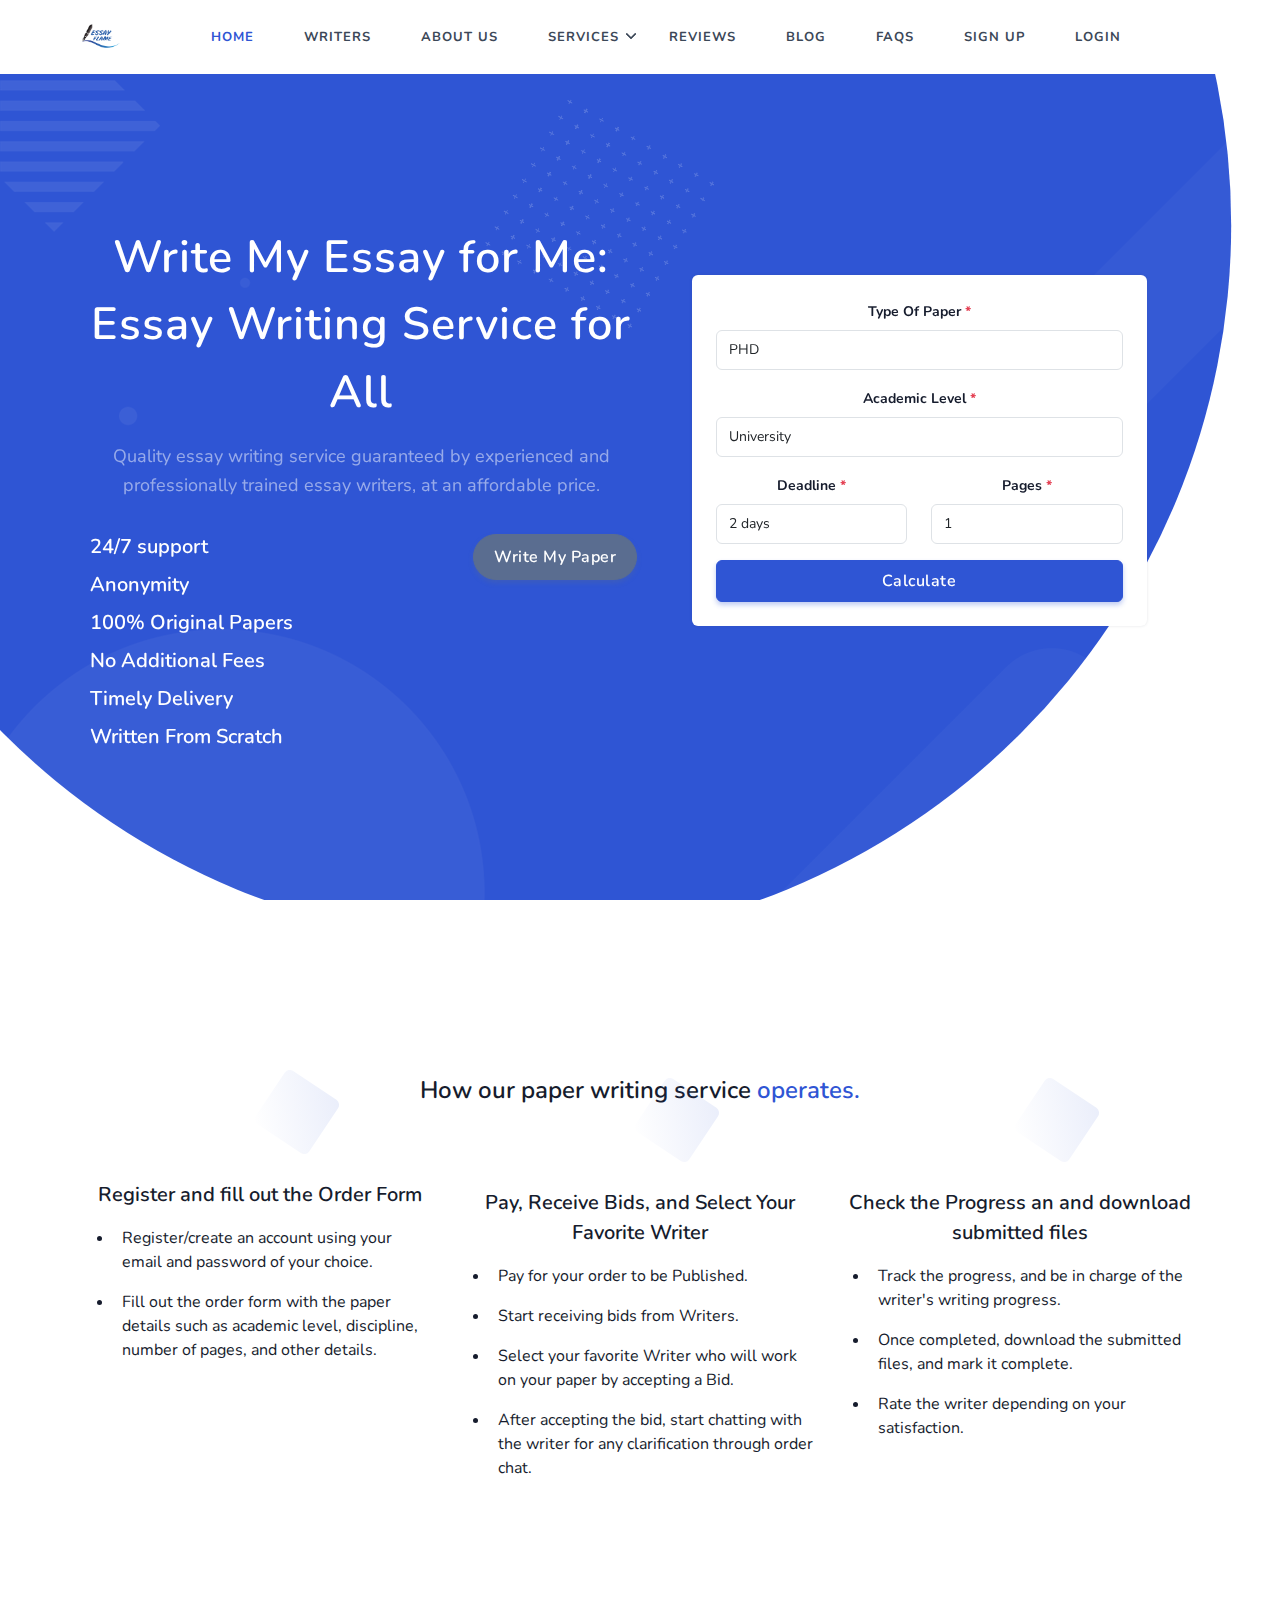
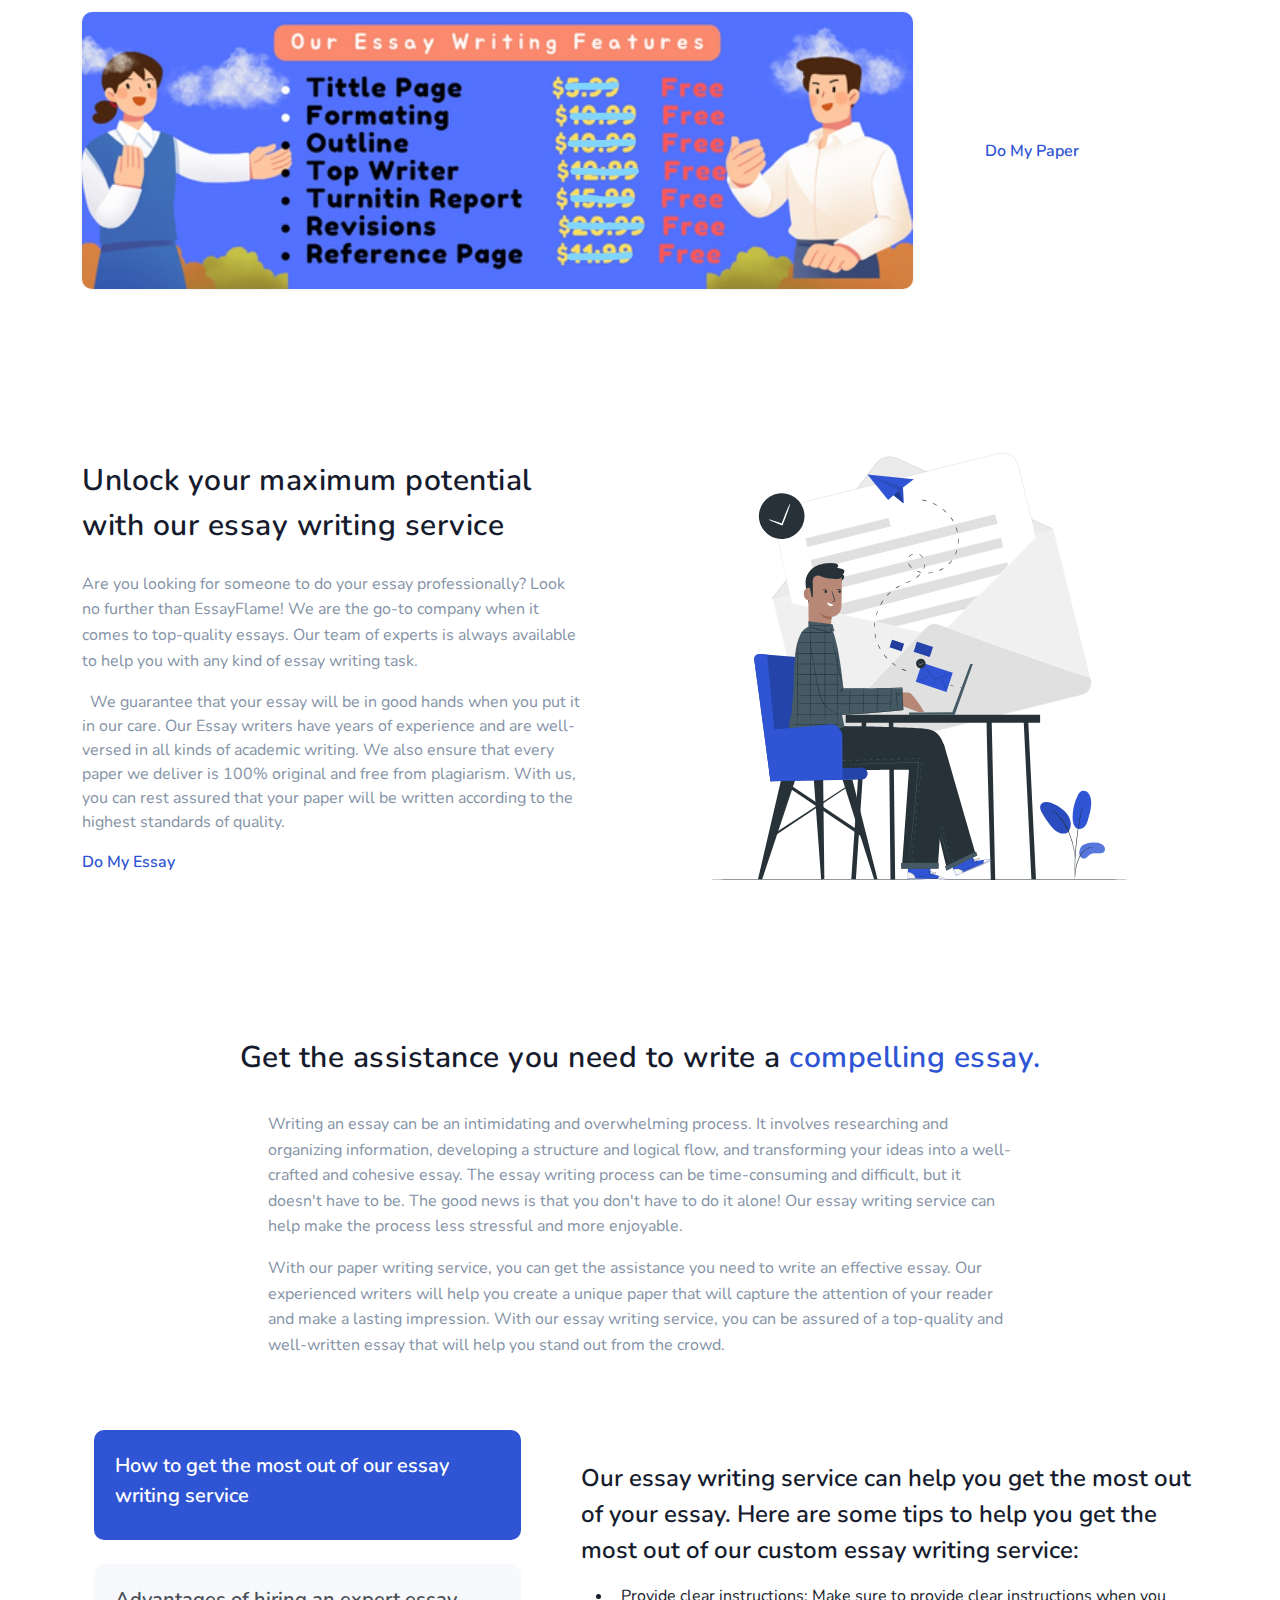
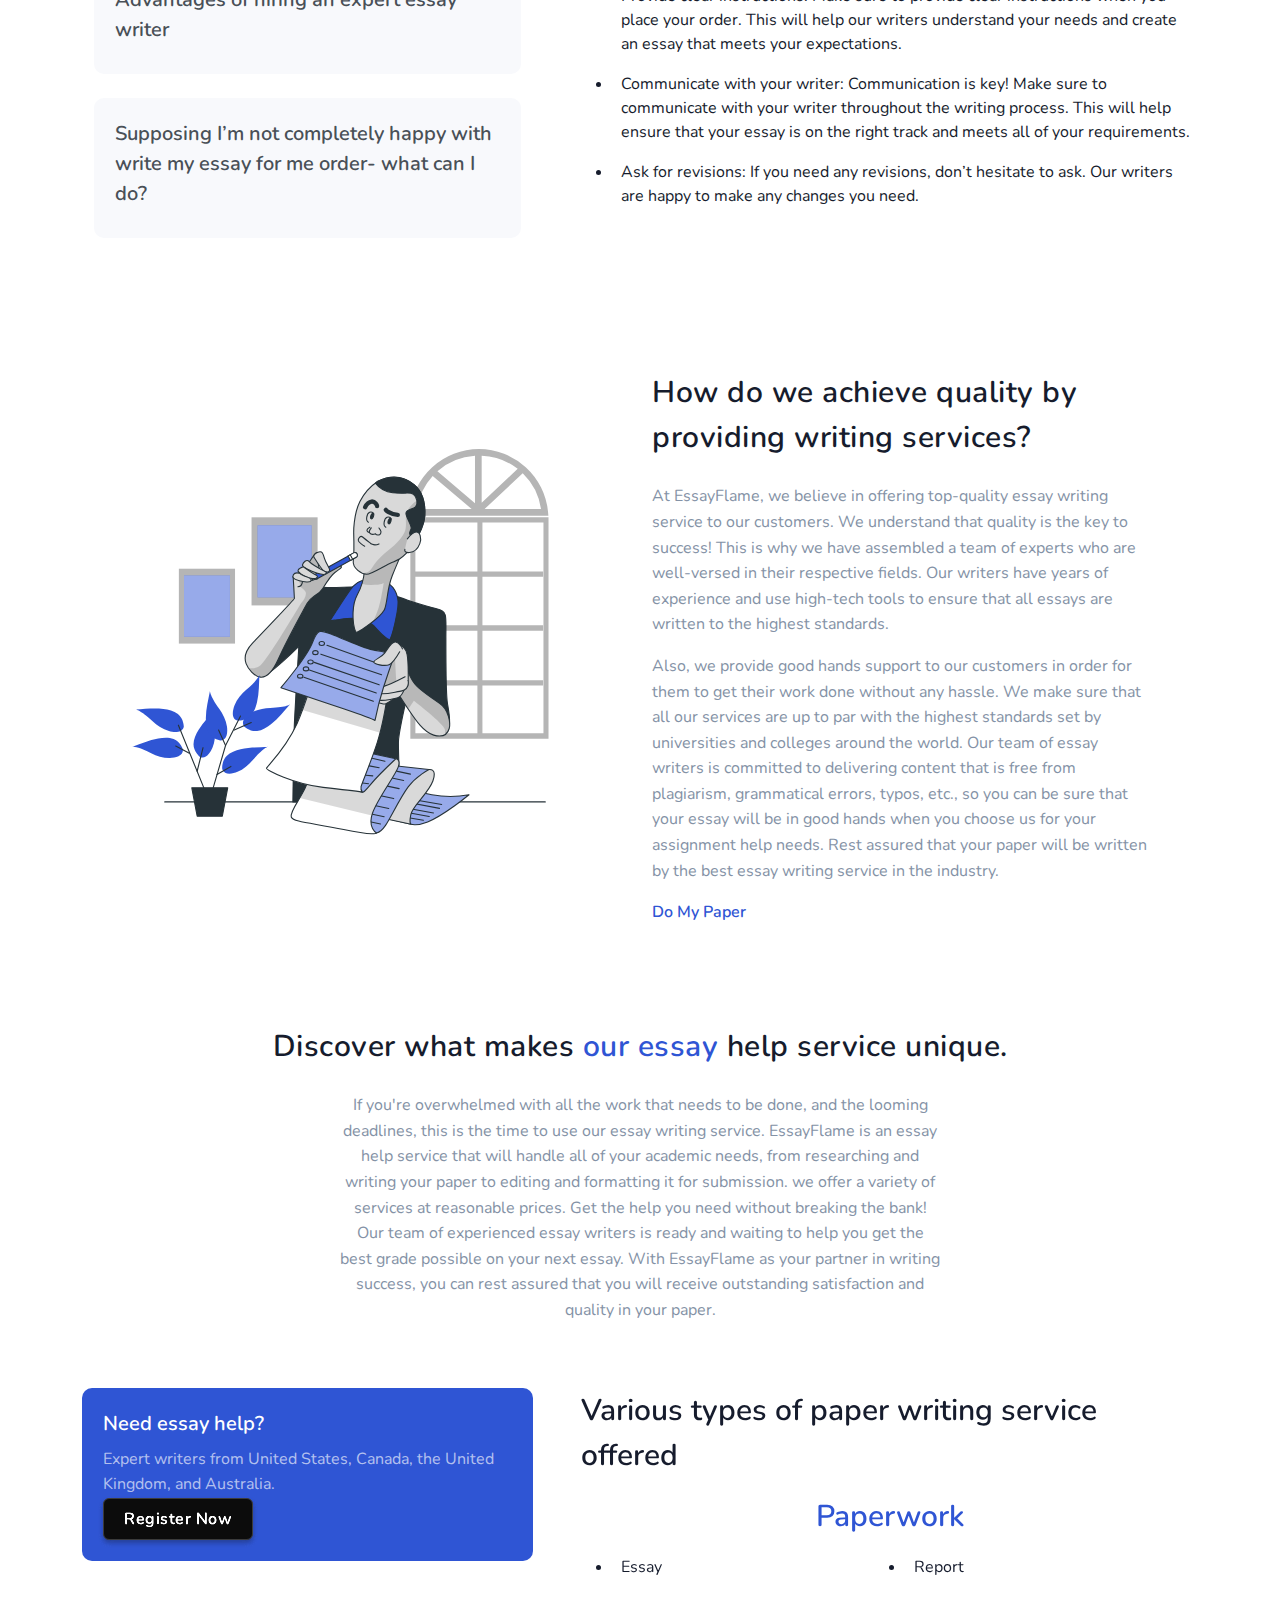
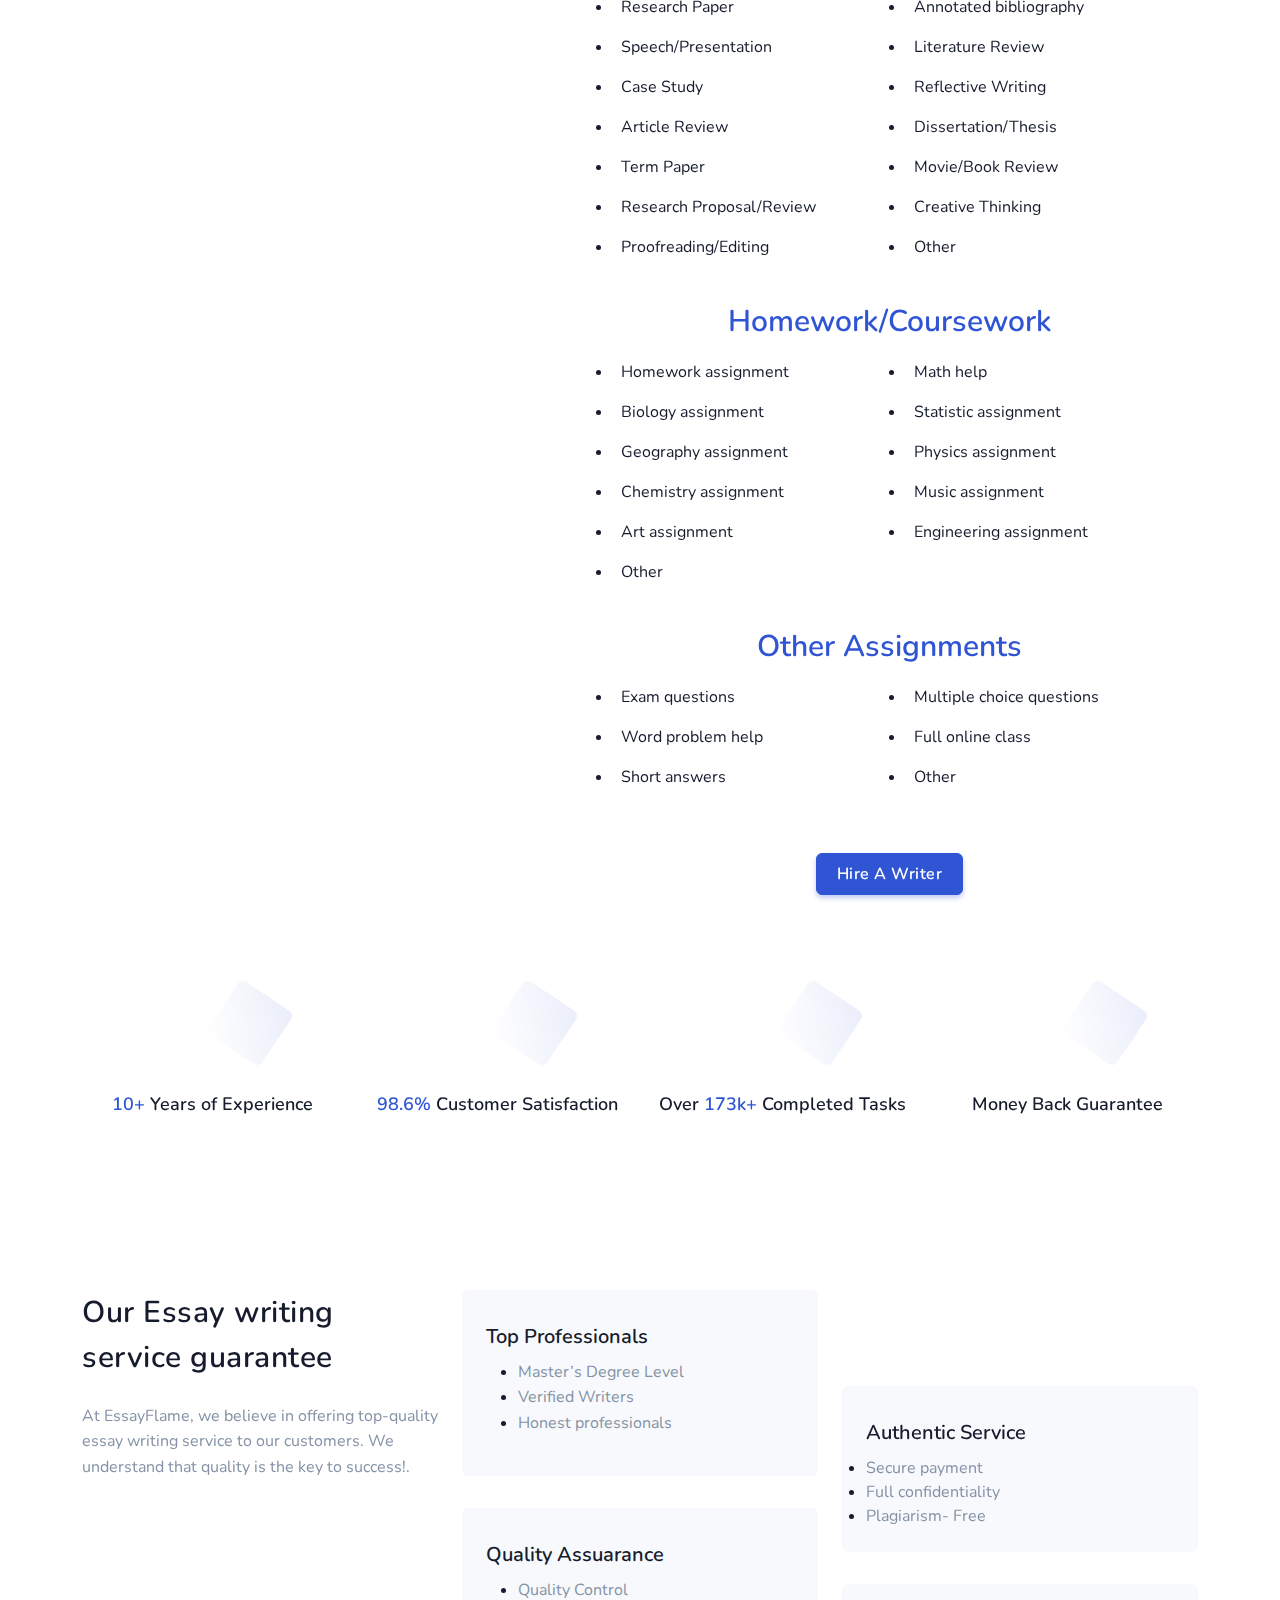
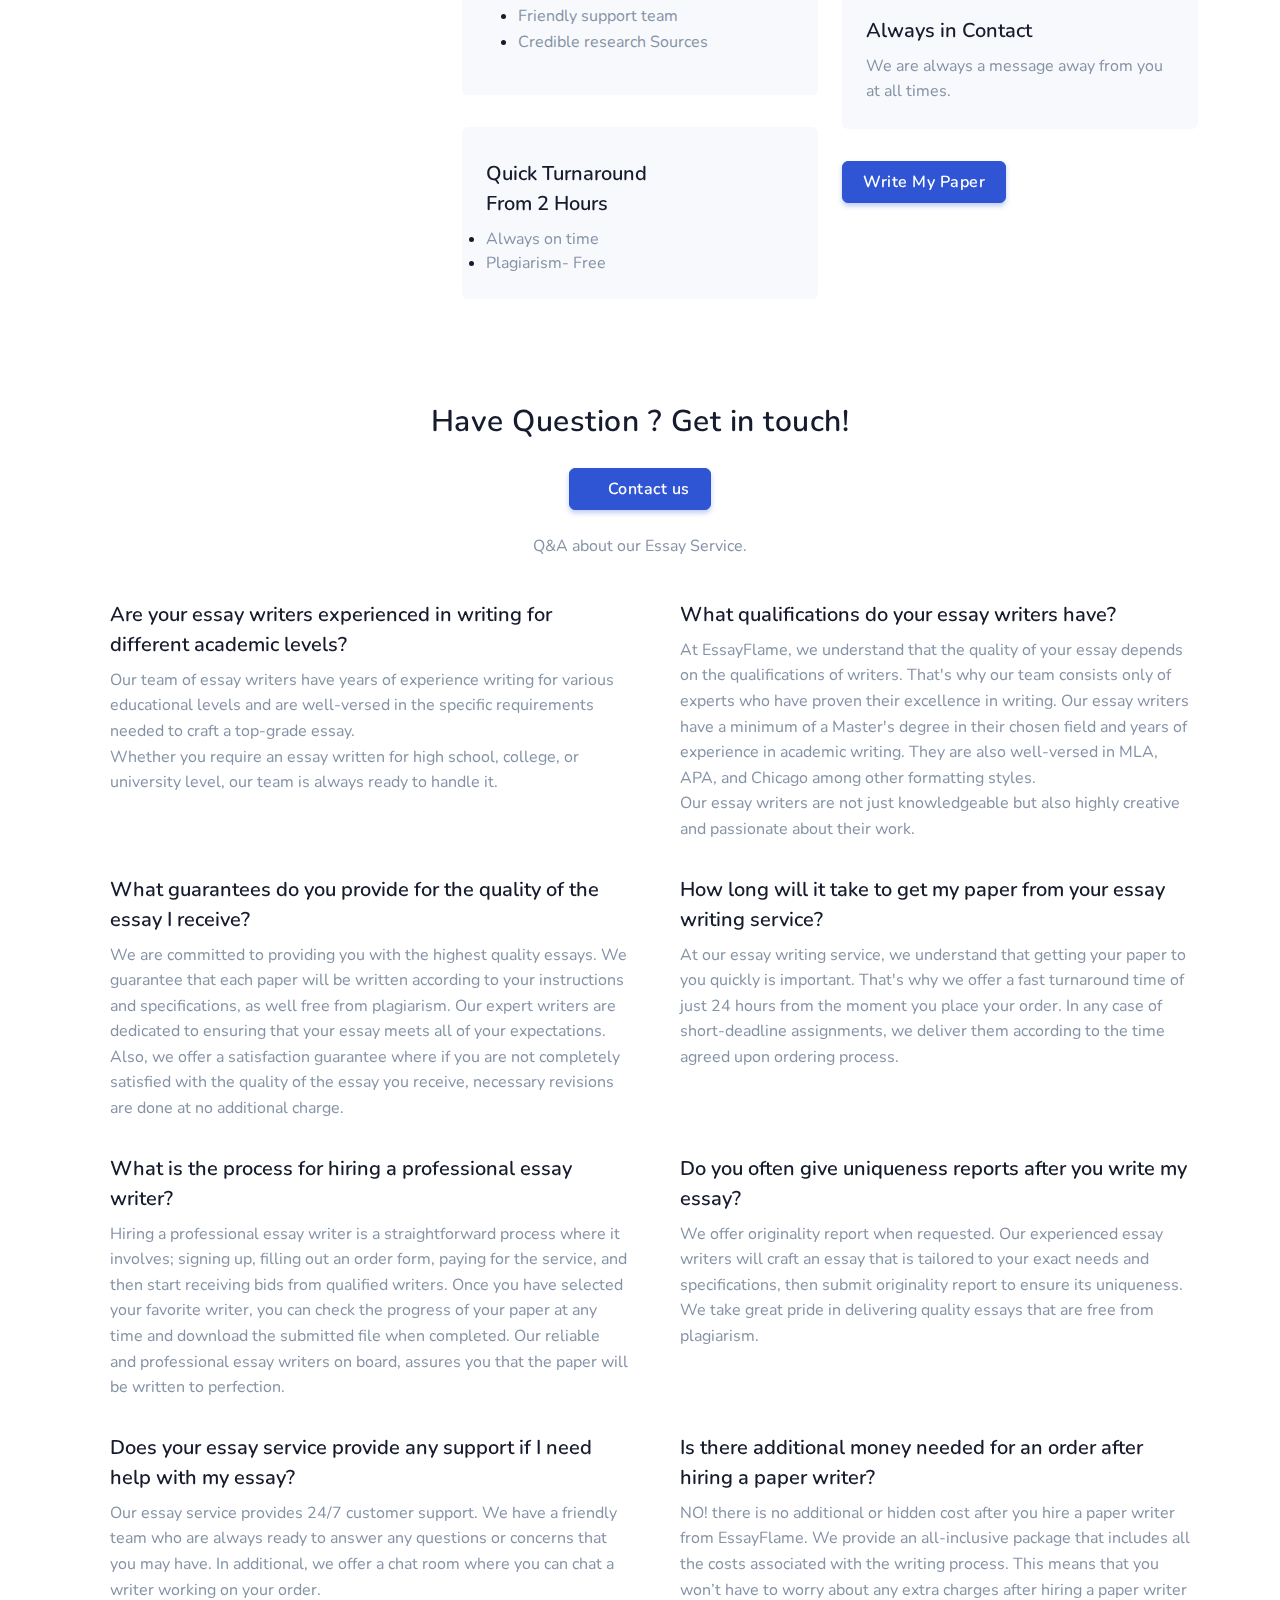
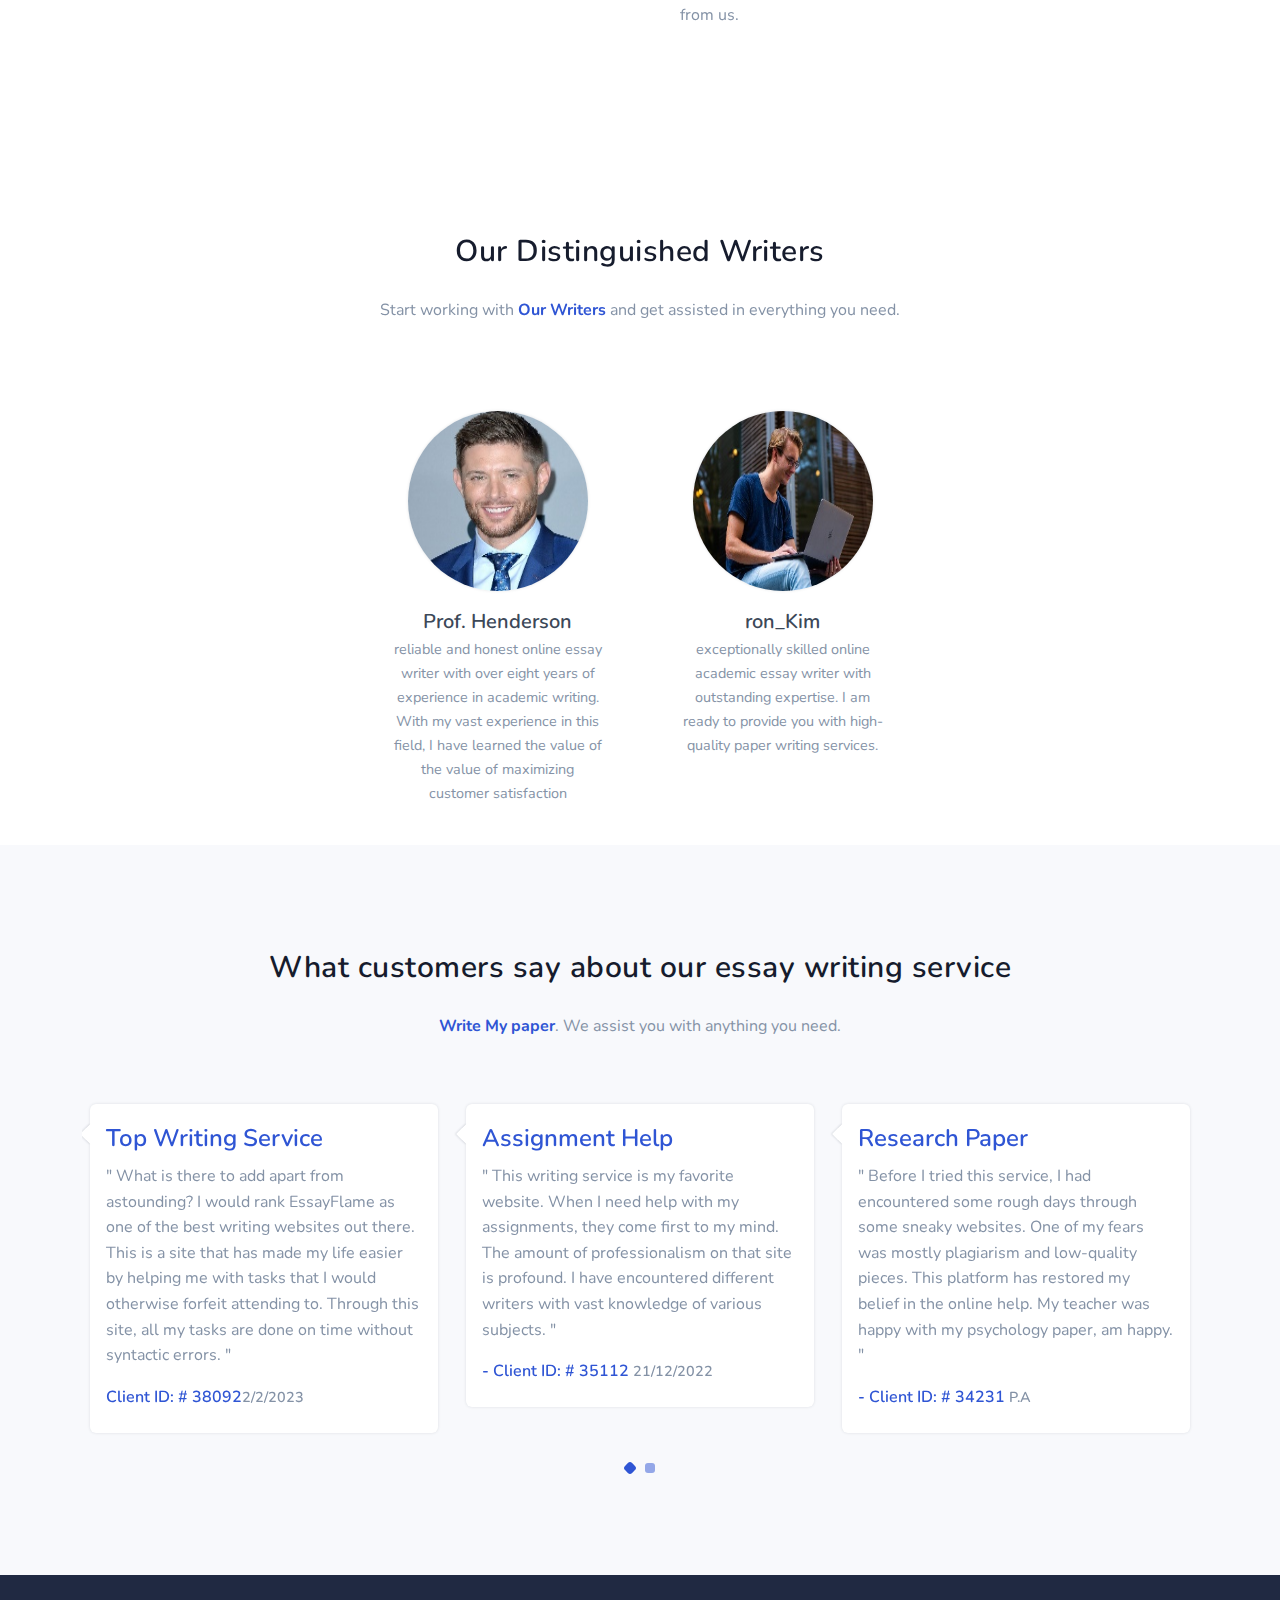
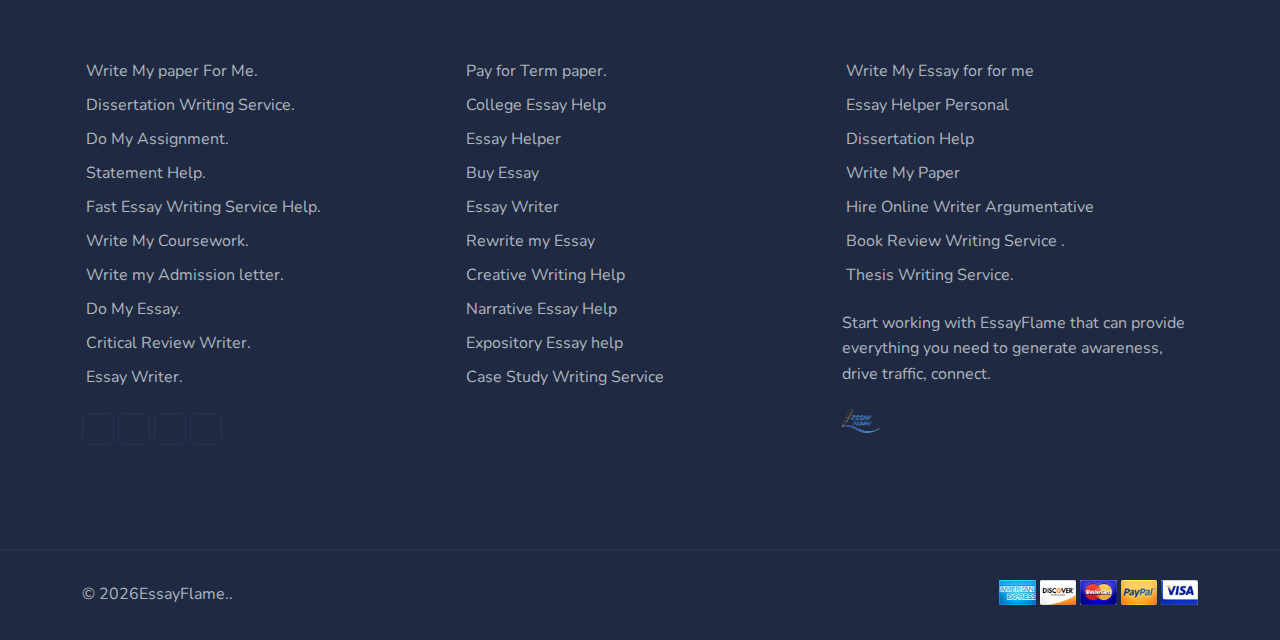
==== commit d8ce0de2: "homepage chhanges" ====
--- a/index.html
+++ b/index.html
@@ -1,36 +1,34 @@
-
 <!DOCTYPE html>
 <html lang="en">
 
-    <head>
-        <meta charset="utf-8" />
-        <title>EssayFlame - Saas & Software Landing Page Template</title>
-        <meta name="viewport" content="width=device-width, initial-scale=1.0">
-        <meta name="description" content="Premium Bootstrap 5 Landing Page Template" />
-        <meta name="keywords" content="Saas, Software, multi-uses, HTML, Clean, Modern" />
-        <meta name="author" content="Shreethemes" />
-        <meta name="email" content="support@shreethemes.in" />
-        <meta name="website" content="https://shreethemes.in" />
-        <meta name="Version" content="v3.5.0" />
-        <!-- favicon -->
-        <link rel="shortcut icon" href="images/favicon.ico">
-        <!-- Bootstrap -->
-        <link href="css/bootstrap.min.css" rel="stylesheet" type="text/css" />
-        <!-- tobii css -->
-        <link href="css/tobii.min.css" rel="stylesheet" type="text/css" />
-        <!-- Icons -->
-        <link href="css/materialdesignicons.min.css" rel="stylesheet" type="text/css" />
-        <link rel="stylesheet" href="https://unicons.iconscout.com/release/v3.0.6/css/line.css">
-        <!-- Slider -->               
-        <link rel="stylesheet" href="css/tiny-slider.css"/> 
-        <!-- Main Css -->
-        <link href="css/style.css" rel="stylesheet" type="text/css" id="theme-opt" />
-        <link href="css/colors/default.css" rel="stylesheet" id="color-opt">
-    </head>
-
-    <body>
-        <!-- Loader -->
-        <!-- <div id="preloader">
+<head>
+    <meta charset="utf-8" />
+    <title>Write My Essay for Me: Essay Writing Service for All</title>
+    <meta name="viewport" content="width=device-width, initial-scale=1.0">
+    <meta name="description"
+        content="Quality essay writing service guaranteed by experienced and professionally trained essay writers, at an affordable price." />
+    <meta name="keywords" content="essay Writing, Dissatation, Term Paper, Math Physics Help" />
+    <meta name="author" content="essayflame" />
+    <meta name="email" content="info@essayflame.com" />
+    <meta name="website" content="https://essayflame.com" />
+    <meta name="Version" content="v3.5.0" />
+    <!-- favicon -->
+    <link rel="shortcut icon" href="images/favicon.ico">
+    <!-- Bootstrap -->
+    <link href="css/bootstrap.min.css" rel="stylesheet" type="text/css" />
+    <!-- Icons -->
+    <link href="css/materialdesignicons.min.css" rel="stylesheet" type="text/css" />
+    <link rel="stylesheet" href="https://unicons.iconscout.com/release/v3.0.6/css/line.css">
+    <!-- Slider -->
+    <link rel="stylesheet" href="css/tiny-slider.css" />
+    <!-- Main Css -->
+    <link href="css/style.css" rel="stylesheet" type="text/css" id="theme-opt" />
+    <link href="css/colors/default.css" rel="stylesheet" id="color-opt">
+</head>
+
+<body>
+    <!-- Loader -->
+    <!-- <div id="preloader">
             <div id="status">
                 <div class="spinner">
                     <div class="double-bounce1"></div>
@@ -38,693 +36,1683 @@
                 </div>
             </div>
         </div> -->
-        <!-- Loader -->
-        
-        <!-- Navbar STart -->
-        <header id="topnav" class="defaultscroll sticky">
-            <div class="container">
-                <!-- Logo container-->
-                <a class="logo" href="index.html">
-                    <span class="logo-light-mode">
-                        <img src="images/logo-dark.png" class="l-dark" height="24" alt="">
-                        <img src="images/logo-light.png" class="l-light" height="24" alt="">
-                    </span>
-                    <img src="images/logo-light.png" height="24" class="logo-dark-mode" alt="">
-                </a>
-
-                <!-- End Logo container-->
-                <div class="menu-extras">
-                    <div class="menu-item">
-                        <!-- Mobile menu toggle-->
-                        <a class="navbar-toggle" id="isToggle" onclick="toggleMenu()">
-                            <div class="lines">
-                                <span></span>
-                                <span></span>
-                                <span></span>
-                            </div>
-                        </a>
-                        <!-- End mobile menu toggle-->
-                    </div>
-                </div>
-
-              
-        
-                <div id="navigation">
-                    <!-- Navigation Menu-->   
-                    <ul class="navigation-menu nav-light">
-                        <li><a href="index.html" class="sub-menu-item">Home</a></li>
-                        <li><a href="index2.html" class="sub-menu-item">Home 2</a></li>
-                        <li><a href="index3.html" class="sub-menu-item">Home 3</a></li>
-                       
-                    </ul><!--end navigation menu-->
-                </div><!--end navigation-->
-            </div><!--end container-->
-        </header><!--end header-->
-        <!-- Navbar End -->
-
-        <!-- Hero Start -->
-        <section class="bg-half-260 pb-lg-0 pb-md-4 bg-primary d-table w-100">
-            <div class="bg-overlay bg-black" style="opacity: 0.8;"></div>
-            <div class="container">
-                <div class="row position-relative" style="z-index: 1;">
-                    <div class="col-md-7 col-12 mt-lg-5">
-                        <div class="title-heading">
-                            <h1 class="heading text-white title-dark mb-4">Bluid your audiance <br> and sale more</h1>
-                            <p class="para-desc text-white-50">Launch your campaign and benefit from our expertise on designing and managing conversion centered bootstrap v5 html page.</p>
-                            <div class="mt-4 pt-2">
-                                <a href="javascript:void(0)" class="btn btn-primary m-1">Get Started</a>
-                                <a href="#!" data-type="youtube" data-id="yba7hPeTSjk" class="btn btn-icon btn-pills btn-primary m-1 lightbox"><i data-feather="video" class="icons"></i></a><span class="fw-bold text-uppercase text-white-50 small align-middle ms-2">Watch Now</span>
-                            </div>
-                        </div>
-                    </div><!--end col-->
-
-                    <div class="col-md-5 col-12 mt-4 pt-2 mt-sm-0 pt-sm-0">
-                        <div class="shape-before">
-                            <div class="carousel-cell"><img src="images/landing/2.jpg" class="img-fluid rounded-md" alt=""></div>
-                            <img src="images/shapes/shape1.png" class="img-fluid shape-img" alt="">
-                        </div>
-                    </div><!--end col-->
-                </div><!--end row-->
-            </div><!--end container-->
-        </section><!--end section-->
-        <div class="position-relative">
-            <div class="shape overflow-hidden text-white">
-                <svg viewBox="0 0 2880 250" fill="none" xmlns="http://www.w3.org/2000/svg">
-                    <path d="M720 125L2160 0H2880V250H0V125H720Z" fill="currentColor"></path>
-                </svg>
-            </div>
-        </div>
-        <!-- Hero End -->
-
-        <!-- Start -->
-        <section class="section">
-            <div class="container">
-                <div class="row justify-ontent-center">
-                    <div class="col-12">
-                        <div class="section-title text-center mb-4 pb-2">
-                            <h4 class="title mb-4">Solutions made for you</h4>
-                            <p class="text-muted para-desc mb-0 mx-auto">Start working with <span class="text-primary fw-bold">EssayFlame</span> that can provide everything you need to generate awareness, drive traffic, connect.</p>
-                        </div>
-                    </div><!--end col-->
-                </div><!--end row-->
-
-                <div class="row">
-                    <div class="col-lg-4 col-md-6 mt-4 pt-2">
-                        <div class="d-flex key-feature align-items-center p-3 rounded-md shadow">
-                            <div class="icon text-center rounded-circle me-3">
-                                <i data-feather="monitor" class="fea icon-ex-md text-primary"></i>
-                            </div>
-                            <div class="flex-1">
-                                <h4 class="title mb-0">Fully Responsive</h4>
-                            </div>
-                        </div>
-                    </div><!--end col-->
-                    
-                    <div class="col-lg-4 col-md-6 mt-4 pt-2">
-                        <div class="d-flex key-feature align-items-center p-3 rounded-md shadow">
-                            <div class="icon text-center rounded-circle me-3">
-                                <i data-feather="heart" class="fea icon-ex-md text-primary"></i>
-                            </div>
-                            <div class="flex-1">
-                                <h4 class="title mb-0">Browser Compatibility</h4>
-                            </div>
-                        </div>
-                    </div><!--end col-->
-                    
-                    <div class="col-lg-4 col-md-6 mt-4 pt-2">
-                        <div class="d-flex key-feature align-items-center p-3 rounded-md shadow">
-                            <div class="icon text-center rounded-circle me-3">
-                                <i data-feather="eye" class="fea icon-ex-md text-primary"></i>
-                            </div>
-                            <div class="flex-1">
-                                <h4 class="title mb-0">Retina Ready</h4>
-                            </div>
-                        </div>
-                    </div><!--end col-->
-                    
-                    <div class="col-lg-4 col-md-6 mt-4 pt-2">
-                        <div class="d-flex key-feature align-items-center p-3 rounded-md shadow">
-                            <div class="icon text-center rounded-circle me-3">
-                                <i data-feather="bold" class="fea icon-ex-md text-primary"></i>
-                            </div>
-                            <div class="flex-1">
-                                <h4 class="title mb-0">Based On Bootstrap 5</h4>
-                            </div>
-                        </div>
-                    </div><!--end col-->
-                    
-                    <div class="col-lg-4 col-md-6 mt-4 pt-2">
-                        <div class="d-flex key-feature align-items-center p-3 rounded-md shadow">
-                            <div class="icon text-center rounded-circle me-3">
-                                <i data-feather="feather" class="fea icon-ex-md text-primary"></i>
-                            </div>
-                            <div class="flex-1">
-                                <h4 class="title mb-0">Feather Icons</h4>
-                            </div>
-                        </div>
-                    </div><!--end col-->
-                    
-                    <div class="col-lg-4 col-md-6 mt-4 pt-2">
-                        <div class="d-flex key-feature align-items-center p-3 rounded-md shadow">
-                            <div class="icon text-center rounded-circle me-3">
-                                <i data-feather="code" class="fea icon-ex-md text-primary"></i>
-                            </div>
-                            <div class="flex-1">
-                                <h4 class="title mb-0">Built With SASS</h4>
-                            </div>
-                        </div>
-                    </div><!--end col-->
-                    
-                    <div class="col-lg-4 col-md-6 mt-4 pt-2">
-                        <div class="d-flex key-feature align-items-center p-3 rounded-md shadow">
-                            <div class="icon text-center rounded-circle me-3">
-                                <i data-feather="user-check" class="fea icon-ex-md text-primary"></i>
-                            </div>
-                            <div class="flex-1">
-                                <h4 class="title mb-0">W3c Valid Code</h4>
-                            </div>
-                        </div>
-                    </div><!--end col-->
-                    
-                    <div class="col-lg-4 col-md-6 mt-4 pt-2">
-                        <div class="d-flex key-feature align-items-center p-3 rounded-md shadow">
-                            <div class="icon text-center rounded-circle me-3">
-                                <i data-feather="git-merge" class="fea icon-ex-md text-primary"></i>
-                            </div>
-                            <div class="flex-1">
-                                <h4 class="title mb-0">Flaticon Icons</h4>
-                            </div>
-                        </div>
-                    </div><!--end col-->
-                    
-                    <div class="col-lg-4 col-md-6 mt-4 pt-2">
-                        <div class="d-flex key-feature align-items-center p-3 rounded-md shadow">
-                            <div class="icon text-center rounded-circle me-3">
-                                <i data-feather="settings" class="fea icon-ex-md text-primary"></i>
-                            </div>
-                            <div class="flex-1">
-                                <h4 class="title mb-0">Easy to customize</h4>
-                            </div>
-                        </div>
-                    </div><!--end col-->
-                    
-                    <div class="col-12 mt-4 pt-2 text-center">
-                        <a href="javascript:void(0)" class="btn btn-primary">See More <i class="mdi mdi-arrow-right"></i></a>
-                    </div><!--end col-->
-                </div><!--end row-->
-            </div><!--ed container-->
-
-            <div class="container mt-100 mt-60">
-                <div class="row">
-                    <div class="col-lg-6">
-                        <div class="section-title text-center text-lg-start">
-                            <h4 class="title mb-4">Trusted client by over <br> <span class="text-primary">10000+</span> of the world’s</h4>
-                            <p class="text-muted mb-0 mx-auto para-desc">Start working with <span class="text-primary fw-bold">EssayFlame</span> that can provide everything you need to generate awareness, drive traffic, connect.</p>
-                        </div>
-                    </div><!--end col-->
-
-                    <div class="col-lg-6">
-                        <div class="row" id="counter">
-                            <div class="col-md-6 mt-4 mt-lg-0 pt-2 pt-lg-0">
-                                <div class="content text-center">
-                                    <h1 class="mb-0"><span class="counter-value" data-target="10000">1</span>+</h1>
-                                    <ul class="list-unstyled mb-0 h5">
-                                        <li class="list-inline-item"><i class="uil uil-heart text-danger"></i></li>
-                                        <li class="list-inline-item"><i class="uil uil-heart text-danger"></i></li>
-                                        <li class="list-inline-item"><i class="uil uil-heart text-danger"></i></li>
-                                        <li class="list-inline-item"><i class="uil uil-heart text-danger"></i></li>
-                                        <li class="list-inline-item"><i class="uil uil-heart text-danger"></i></li>
-                                    </ul>
-                                    <h6>Trusted Users</h6>
-                                </div>
-                            </div>
-
-                            <div class="col-md-6 mt-4 mt-lg-0 pt-2 pt-lg-0">
-                                <div class="content text-center">
-                                    <h1 class="mb-0"><span class="counter-value" data-target="1402">1</span>+</h1>
-                                    <ul class="list-unstyled mb-0 h5">
-                                        <li class="list-inline-item"><i class="mdi mdi-star text-warning"></i></li>
-                                        <li class="list-inline-item"><i class="mdi mdi-star text-warning"></i></li>
-                                        <li class="list-inline-item"><i class="mdi mdi-star text-warning"></i></li>
-                                        <li class="list-inline-item"><i class="mdi mdi-star text-warning"></i></li>
-                                        <li class="list-inline-item"><i class="mdi mdi-star text-warning"></i></li>
-                                    </ul>
-                                    <h6>Users Review</h6>
-                                </div>
-                            </div>
-                        </div>
-
-                        <div class="row justify-ontent-center mt-4">
-                            <div class="col-lg-3 col-md-3 col-6 text-center py-4">
-                                <img src="images/client/amazon.svg" class="avatar avatar-ex-sm" alt="">
-                            </div><!--end col-->
-        
-                            <div class="col-lg-3 col-md-3 col-6 text-center py-4">
-                                <img src="images/client/google.svg" class="avatar avatar-ex-sm" alt="">
-                            </div><!--end col-->
-                            
-                            <div class="col-lg-3 col-md-3 col-6 text-center py-4">
-                                <img src="images/client/lenovo.svg" class="avatar avatar-ex-sm" alt="">
-                            </div><!--end col-->
-                            
-                            <div class="col-lg-3 col-md-3 col-6 text-center py-4">
-                                <img src="images/client/paypal.svg" class="avatar avatar-ex-sm" alt="">
-                            </div><!--end col-->
-                        </div>
-                    </div><!--end col-->
-                </div><!--end row-->
-            </div><!--end container-->
-        </section><!--end section-->
-        <!-- End -->
-
-        <!-- Start -->
-        <section class="section pt-0">
-            <div class="container">
-                <div class="row justify-content-center">
-                    <div class="col-12 text-center">
-                        <div class="video-solution-cta position-relative" style="z-index: 1;">
-                            <div class="position-relative">
-                                <img src="images/saas/classic01.png" class="img-fluid" alt="">
-                                <div class="play-icon">
-                                    <a href="#!" data-type="youtube" data-id="yba7hPeTSjk" class="play-btn lightbox">
-                                        <i class="mdi mdi-play text-primary rounded-circle bg-white shadow-lg"></i>
-                                    </a>
-                                </div>
-                            </div>
-                            <div class="content mt-md-4 pt-md-2">
-                                <div class="row justify-content-center">
-                                    <div class="col-lg-10 text-center">
-                                        <div class="row align-items-center">
-                                            <div class="col-md-6 mt-4 pt-2">
-                                                <div class="section-title text-md-start">
-                                                    <h6 class="text-white-50">Customers needs</h6>
-                                                    <h4 class="title text-white mb-0 title-dark">Control Everything <br> in a single place</h4>
+    <!-- Loader -->
+
+    <!-- Navbar STart -->
+    <header id="topnav" class="defaultscroll sticky bg-white">
+        <div class="container">
+            <!-- Logo container-->
+            <a class="logo" href="index.html">
+                <span class="logo-light-mode">
+                    <img src="images/logo-dark.png" class="l-dark" height="24" alt="">
+                    <img src="images/logo-light.png" class="l-light" height="24" alt="">
+                </span>
+                <img src="images/logo-light.png" height="24" class="logo-dark-mode" alt="">
+            </a>
+
+            <!-- End Logo container-->
+            <div class="menu-extras">
+                <div class="menu-item">
+                    <!-- Mobile menu toggle-->
+                    <a class="navbar-toggle" id="isToggle" onclick="toggleMenu()">
+                        <div class="lines">
+                            <span></span>
+                            <span></span>
+                            <span></span>
+                        </div>
+                    </a>
+                    <!-- End mobile menu toggle-->
+                </div>
+            </div>
+
+
+
+            <div id="navigation">
+                <!-- Navigation Menu-->
+                <ul class="navigation-menu nav-dark">
+                    <li><a href="index.html" class="sub-menu-item">Home</a></li>
+                    <li><a href="index2.html" class="sub-menu-item">Writers</a></li>
+                    <li><a href="index3.html" class="sub-menu-item">About Us</a></li>
+                    <li class="has-submenu parent-parent-menu-item">
+                        <a href="javascript:void(0)">Services</a><span class="menu-arrow"></span>
+                        <ul class="submenu">
+
+                            <li><a href="footer.html" class="sub-menu-item">Admission Essay Writing <i
+                                        class="mdi mdi-star text-warning"></i></a></li>
+                            <li><a href="footer.html" class="sub-menu-item">Custom Writing <i
+                                        class="mdi mdi-star text-warning"></i></a></li>
+                            <li><a href="footer.html" class="sub-menu-item">Coursework Writing <i
+                                        class="mdi mdi-star text-warning"></i></a></li>
+                            <li><a href="footer.html" class="sub-menu-item">Essay help <i
+                                        class="mdi mdi-star text-warning"></i></a></li>
+                            <li><a href="footer.html" class="sub-menu-item">Term Paper Writing <i
+                                        class="mdi mdi-star text-warning"></i></a></li>
+                            <li><a href="footer.html" class="sub-menu-item">Dissertation Writing <i
+                                        class="mdi mdi-star text-warning"></i></a></li>
+                            <li><a href="footer.html" class="sub-menu-item">Research paper Writing <i
+                                        class="mdi mdi-star text-warning"></i></a></li>
+                            <li><a href="footer.html" class="sub-menu-item">Essay Editing <i
+                                        class="mdi mdi-star text-warning"></i></a></li>
+                            <li><a href="footer.html" class="sub-menu-item">Physics Help <i
+                                        class="mdi mdi-star text-warning"></i></a></li>
+                            <li><a href="footer.html" class="sub-menu-item">Math Help <i
+                                        class="mdi mdi-star text-warning"></i></a></li>
+                        </ul>
+                    </li>
+                    <li><a href="index3.html" class="sub-menu-item">Reviews</a></li>
+                    <li><a href="index3.html" class="sub-menu-item">Blog</a></li>
+                    <li><a href="index3.html" class="sub-menu-item">FAQs</a></li>
+                    <li><a href="index3.html" class="sub-menu-item">Sign Up</a></li>
+                    <li><a href="index3.html" class="sub-menu-item">Login</a></li>
+
+                </ul>
+                <!--end navigation menu-->
+            </div>
+            <!--end navigation-->
+        </div>
+        <!--end container-->
+    </header>
+    <!--end header-->
+    <!-- Navbar End -->
+
+    <!-- Start Home -->
+    <section class="bg-home d-flex align-items-center bg-animation-left task-management-home" id="home">
+        <div class="container position-relative" style="z-index: 1;">
+            <div class="row justify-content-center">
+                <div class="col-lg-12 text-center">
+
+                    <div class="row justify-content-center">
+                        <div class="col-lg-12 text-center">
+                            <div class="home-dashboard d-flex flex-wrap">
+
+                                <div class="col-12 col-md-6">
+                                    <div class="title-heading margin-top-100">
+                                        <h1 class="heading text-white title-dark mb-3">Write My Essay for Me: Essay
+                                            Writing Service for All</h1>
+                                        <p class="para-desc mx-auto text-white-50">Quality essay writing service
+                                            guaranteed by experienced and professionally trained essay writers, at an
+                                            affordable price.
+                                        </p>
+                                    </div>
+                                    <div class="text-center subcribe-form mt-4 pt-2">
+                                        <form>
+                                            <div class="mb-0">
+
+                                                <button type="submit" class="btn btn-pills btn-secondary">Write My Paper
+                                                </button>
+                                            </div>
+                                        </form>
+                                    </div>
+                                    <div>
+
+                                        <ul class="list-unstyled">
+                                            <li>
+                                                <div class="d-flex flex-wrap align-items-center">
+                                                    <i class="uil uil-user-arrows h3 text-white"></i>
+
+                                                    <h5 class="px-2 text-white">24/7 support</h5>
                                                 </div>
-                                            </div>
-
-                                            <div class="col-md-6 col-12 mt-4 pt-md-2">
-                                                <div class="section-title text-md-start">
-                                                    <p class="text-white-50 para-desc">Start working with <span class="text-light title-dark">EssayFlame</span> that can provide everything you need to generate awareness, drive traffic, connect.</p>
-                                                    <a href="javascript:void(0)" class="text-light title-dark">Read More <i data-feather="arrow-right" class="fea icon-sm"></i></a>
+                                            </li>
+                                            <li>
+                                                <div class="d-flex flex-wrap align-items-center">
+                                                    <i class="uil uil-shield-check h3 text-white"></i>
+
+                                                    <h5 class="px-2 text-white">Anonymity</h5>
                                                 </div>
+                                            </li>
+                                            <li>
+                                                <div class="d-flex flex-wrap align-items-center">
+                                                    <i class="uil uil-file-bookmark-alt h3 text-white"></i>
+
+                                                    <h5 class="px-2 text-white">100% Original Papers</h5>
+                                                </div>
+                                            </li>
+                                            <li>
+                                                <div class="d-flex flex-wrap align-items-center">
+                                                    <i class="uil uil-bill h3 text-white"></i>
+
+                                                    <h5 class="px-2 text-white">No Additional Fees</h5>
+                                                </div>
+                                            </li>
+                                            <li>
+                                                <div class="d-flex flex-wrap align-items-center">
+                                                    <i class="uil uil-clock h3 text-white"></i>
+
+                                                    <h5 class="px-2 text-white">Timely Delivery</h5>
+                                                </div>
+                                            </li>
+                                            <li>
+                                                <div class="d-flex flex-wrap align-items-center">
+                                                    <i class="uil uil-edit-alt h3 text-white"></i>
+
+                                                    <h5 class="px-2 text-white">Written From Scratch</h5>
+                                                </div>
+                                            </li>
+                                        </ul>
+                                    </div>
+                                </div>
+
+                                <div class="col-12 col-md-6 h-full d-flex align-content-center justify-content-center">
+                                    <div class="px-md-4 m-auto h-full">
+                                        <div class="card rounded shadow border-0" data-aos="fade-up"
+                                            data-aos-duration="1000">
+                                            <div class="card-body">
+                                                <div class="custom-form bg-white">
+                                                    <form>
+                                                        <div class="row">
+
+                                                            <div>
+                                                                <div class="mb-3">
+                                                                    <label class="form-label">Type Of Paper <span
+                                                                            class="text-danger">*</span></label>
+                                                                    <div class="form-icon position-relative">
+                                                                        <i data-feather="paper"
+                                                                            class="fea icon-sm icons"></i>
+                                                                        <select class="form-control" name="paper_type"
+                                                                            id="paper-type">
+                                                                            <option value="1">PHD</option>
+                                                                            <option value="2">Essay</option>
+                                                                        </select>
+                                                                    </div>
+                                                                </div>
+                                                            </div>
+                                                            <!--end col-->
+                                                            <div>
+                                                                <div class="mb-3">
+                                                                    <label class="form-label">Academic Level <span
+                                                                            class="text-danger">*</span></label>
+                                                                    <div class="form-icon position-relative">
+
+                                                                        <i data-feather="paper"
+                                                                            class="fea icon-sm icons"></i>
+                                                                        <select class="form-control"
+                                                                            name="academic_level" id="academic-level">
+                                                                            <option value="1">University</option>
+                                                                            <option value="2">College</option>
+                                                                        </select>
+                                                                    </div>
+                                                                </div>
+                                                            </div>
+                                                            <!--end col-->
+                                                            <div class="col-lg-6">
+                                                                <div class="mb-3">
+                                                                    <label class="form-label">Deadline <span
+                                                                            class="text-danger">*</span></label>
+                                                                    <div class="form-icon position-relative">
+                                                                        <i data-feather="time"
+                                                                            class="fea icon-sm icons"></i>
+                                                                        <select class="form-control" name="deadline"
+                                                                            id="deadline">
+                                                                            <option value="1">2 days</option>
+                                                                            <option value="2">5 days</option>
+                                                                        </select>
+                                                                    </div>
+                                                                </div>
+                                                            </div>
+                                                            <!--end col-->
+                                                            <div class="col-lg-6">
+                                                                <div class="mb-3">
+                                                                    <label class="form-label">Pages <span
+                                                                            class="text-danger">*</span></label>
+                                                                    <div class="form-icon position-relative">
+                                                                        <i data-feather="file"
+                                                                            class="fea icon-sm icons"></i>
+                                                                        <select class="form-control" name="pages-count"
+                                                                            id="pages-count">
+                                                                            <option value="1">1</option>
+                                                                            <option value="2">2</option>
+                                                                        </select>
+                                                                    </div>
+                                                                </div>
+                                                            </div>
+                                                            <!--end col-->
+
+                                                        </div>
+                                                        <!--end row-->
+                                                        <div class="row">
+                                                            <div class="col-sm-12 text-center">
+                                                                <div class="d-grid">
+                                                                    <input type="submit" id="submit2" name="send"
+                                                                        class="submitBnt btn btn-primary"
+                                                                        value="Calculate">
+                                                                </div>
+                                                            </div>
+                                                            <!--end col-->
+                                                        </div>
+                                                        <!--end row-->
+                                                    </form>
+                                                    <!--end form-->
+                                                </div>
+                                                <!--end custom-form-->
                                             </div>
                                         </div>
                                     </div>
                                 </div>
                             </div>
                         </div>
-                    </div><!--end col-->
-                </div><!--end row -->
-                <div class="feature-posts-placeholder bg-primary bg-gradient"></div>
-            </div><!--end container-->
-        </section><!--end section-->
-        <!-- End -->
-
-        <!-- Start -->
-        <section class="section">
-            <div class="container">
+                    </div>
+                </div>
+                <!--end col-->
+            </div>
+            <!--end row-->
+        </div>
+        <!--end container-->
+    </section>
+    <!--end section-->
+    <!-- End Home -->
+
+    <!-- Features Start -->
+    <section class="section mt-0 mt-md-5">
+        <div class="container">
+            <h4 class="title mb-4 text-center my-4 ">How our paper writing service <span class="text-primary"> operates.
+                </span> </h4>
+
+            <div class="row">
+                <div class="col-md-4 col-12">
+                    <div class="features text-center">
+                        <div class="image position-relative d-inline-block">
+                            <i class="uil uil-file h1 text-primary"></i>
+                        </div>
+
+                        <div class="content mt-4">
+                            <h5>Register and fill out the Order Form</h5>
+
+                            <ul class=" text-start">
+                                <li class="p-2">
+                                    <span>Register/create an account using your email and password of your
+                                        choice.</span>
+                                </li>
+                                <li class="p-2">
+                                    <span>Fill out the order form with the paper details such as academic level,
+                                        discipline, number of pages, and other details.</span>
+                                </li>
+                            </ul>
+                        </div>
+                    </div>
+                </div>
+                <!--end col-->
+
+                <div class="col-md-4 col-12 mt-5 p-2 mt-sm-0">
+                    <div class="features text-center">
+                        <div class="image position-relative d-inline-block">
+                            <i class="uil uil-award h1 text-primary"></i>
+                        </div>
+
+                        <div class="content mt-4">
+                            <h5>Pay, Receive Bids, and Select Your Favorite Writer</h5>
+                            <ul class=" text-start">
+                                <li class="p-2">
+                                    <span>Pay for your order to be Published.</span>
+                                </li>
+                                <li class="p-2">
+                                    <span>Start receiving bids from Writers.</span>
+                                </li>
+                                <li class="p-2">
+                                    <span>Select your favorite Writer who will work on your paper by accepting a
+                                        Bid.</span>
+                                </li>
+                                <li class="p-2">
+                                    <span>After accepting the bid, start chatting with the writer for any clarification
+                                        through order chat.</span>
+                                </li>
+                            </ul>
+                        </div>
+                    </div>
+                </div>
+                <!--end col-->
+
+                <div class="col-md-4 col-12 mt-5 p-2 mt-sm-0">
+                    <div class="features text-center">
+                        <div class="image position-relative d-inline-block">
+                            <i class="uil uil-file-download-alt h1 text-primary"></i>
+                        </div>
+
+                        <div class="content mt-4">
+                            <h5>Check the Progress an and download submitted files</h5>
+
+                            <ul class=" text-start">
+                                <li class="p-2">
+                                    <span>Track the progress, and be in charge of the writer's writing progress.</span>
+                                </li>
+                                <li class="p-2">
+                                    <span>Once completed, download the submitted files, and mark it complete.</span>
+                                </li>
+                                <li class="p-2">
+                                    <span>Rate the writer depending on your satisfaction.</span>
+                                </li>
+
+                            </ul>
+
+
+                        </div>
+                    </div>
+                </div>
+                <!--end col-->
+            </div>
+            <!--end row-->
+        </div>
+        <!--end container-->
+
+        <div class="container mt-100 mt-60">
+            <div class="row align-items-center ">
+                <div class="col-lg-9 col-md-9">
+                    <img src="images/essay-prices.jpg" class="img-fluid shadow rounded-md" alt="">
+                </div>
+                <!--end col-->
+
+                <div class="col-lg-3 col-md-3 mt-4 mt-sm-0 pt-2 pt-sm-0">
+                    <div class="section-title ms-lg-5">
+
+                        <a href="javascript:void(0)" class="mt-3 h6 text-primary">Do My Paper <i
+                                class="uil uil-angle-right-b"></i></a>
+                    </div>
+                </div>
+                <!--end col-->
+            </div>
+            <!--end row-->
+        </div>
+        <!--end container-->
+
+        <div class="container mt-100 mt-60">
+            <div class="row align-items-center">
+                <div class="col-lg-6 col-md-6 order-1 order-md-2">
+                    <img src="images/contact.svg" class="img-fluid" alt="">
+                </div>
+                <!--end col-->
+
+                <div class="col-lg-6 col-md-6 mt-4 mt-sm-0 pt-2 pt-sm-0 order-2 order-md-1">
+                    <div class="section-title me-lg-5">
+                        <h1 class="text-primary"><i class="uil uil-list-ui-alt"></i></h1>
+                        <h4 class="title mb-4">Unlock your maximum potential with our essay writing service</h4>
+                        <p class="text-muted">Are you looking for someone to do your essay professionally? Look no
+                            further than EssayFlame! We are the go-to company when it comes to top-quality essays. Our
+                            team of experts is always available to help you with any kind of essay writing task.</p>
+                        <ul class="list-unstyled text-muted">
+                            <li><i data-feather="arrow-right-circle" class="fea icon-sm text-primary me-2"></i>
+                                <span>
+                                    We guarantee that your essay will be in good hands when you put it in our care. Our
+                                    Essay writers have years of experience and are well-versed in all kinds of academic
+                                    writing. We also ensure that every paper we deliver is 100% original and free from
+                                    plagiarism. With us, you can rest assured that your paper will be written according
+                                    to the highest standards of quality.
+                                </span>
+                            </li>
+
+                        </ul>
+                        <a href="javascript:void(0)" class="mt-3 h6 text-primary">Do My Essay<i
+                                class="uil uil-angle-right-b"></i></a>
+                    </div>
+                </div>
+                <!--end col-->
+            </div>
+            <!--end row-->
+        </div>
+        <!--end container-->
+
+        <div class="container mt-100 mt-60">
+            <div class="row justify-content-center">
+                <div class="col-12">
+                    <div class="section-title text-center mb-4 pb-2">
+                        <h4 class="title mb-4">Get the assistance you need to write a <span
+                                class="text-primary">compelling essay.</h4>
+                        <p class="text-muted text-start py-2 col-lg-8 col-md-8  mb-0 mx-auto">Writing an essay can be an
+                            intimidating and
+                            overwhelming process. It involves researching and organizing information, developing a
+                            structure and logical flow, and transforming your ideas into a well-crafted and cohesive
+                            essay. The essay writing process can be time-consuming and difficult, but it doesn't have to
+                            be. The good news is that you don't have to do it alone! Our essay writing service can help
+                            make the process less stressful and more enjoyable.
+                        </p>
+                        <p class="text-muted text-start py-2 col-lg-8 col-md-8  mb-0 mx-auto">
+                            With our paper writing service, you can get the assistance you need to write an effective
+                            essay. Our experienced writers will help you create a unique paper that will capture the
+                            attention of your reader and make a lasting impression. With our essay writing service, you
+                            can be assured of a top-quality and well-written essay that will help you stand out from the
+                            crowd.</p>
+                    </div>
+                </div>
+                <!--end col-->
+            </div>
+            <!--end row-->
+
+            <div class="row align-items-center">
+                <div class="col-md-5 mt-4 pt-2 p-4">
+                    <ul class="nav nav-pills bg-white nav-justified flex-column mb-0" id="pills-tab" role="tablist">
+                        <li class="nav-item bg-light rounded-md">
+                            <a class="nav-link rounded-md active" id="dashboard" data-bs-toggle="pill"
+                                href="#dash-board" role="tab" aria-controls="dash-board" aria-selected="false">
+                                <div class="p-3 text-start">
+                                    <h5 class="title">How to get the most out of our essay writing service</h5>
+
+                                </div>
+                            </a>
+                            <!--end nav link-->
+                        </li>
+                        <!--end nav item-->
+
+                        <li class="nav-item bg-light rounded-md mt-4">
+                            <a class="nav-link rounded-md" id="timeline" data-bs-toggle="pill" href="#time-line"
+                                role="tab" aria-controls="time-line" aria-selected="false">
+                                <div class="p-3 text-start">
+                                    <h5 class="title">Advantages of hiring an expert essay writer</h5>
+
+                                </div>
+                            </a>
+                            <!--end nav link-->
+                        </li>
+                        <!--end nav item-->
+
+                        <li class="nav-item bg-light rounded-md mt-4">
+                            <a class="nav-link rounded-md" id="paymentmanagement" data-bs-toggle="pill"
+                                href="#payment-management" role="tab" aria-controls="payment-management"
+                                aria-selected="false">
+                                <div class="p-3 text-start">
+                                    <h5 class="title">Supposing I’m not completely happy with write my essay for me
+                                        order- what can I do?</h5>
+
+                                </div>
+                            </a>
+                            <!--end nav link-->
+                        </li>
+                        <!--end nav item-->
+
+
+                    </ul>
+                    <!--end nav pills-->
+                </div>
+                <!--end col-->
+
+                <div class="col-md-7 col-12 mt-4 pt-2">
+                    <div class="tab-content ms-lg-4" id="pills-tabContent">
+                        <div class="tab-pane fade show active" id="dash-board" role="tabpanel"
+                            aria-labelledby="dashboard">
+                            <div>
+                                <h4>
+                                    Our essay writing service can help you get the most out of your essay. Here are some
+                                    tips to help you get the most out of our custom essay writing service:
+
+                                </h4>
+
+                                <ul>
+                                    <li class="p-2">
+                                        <span> Provide clear instructions: Make sure to provide clear instructions when
+                                            you place your order. This will help our writers understand your needs and
+                                            create an essay that meets your expectations.
+                                        </span>
+                                    </li>
+                                    <li class="p-2">
+                                        <span> Communicate with your writer: Communication is key! Make sure to
+                                            communicate with your writer throughout the writing process. This will help
+                                            ensure that your essay is on the right track and meets all of your
+                                            requirements.
+                                        </span>
+                                    </li>
+                                    <li class="p-2">
+                                        <span> Ask for revisions: If you need any revisions, don’t hesitate to ask. Our
+                                            writers are happy to make any changes you need.
+                                        </span>
+                                    </li>
+                                </ul>
+                            </div>
+                        </div>
+                        <!--end teb pane-->
+
+                        <div class="tab-pane fade" id="time-line" role="tabpanel" aria-labelledby="timeline">
+                            <div>
+                                <h4>
+                                    Using an expert essay writer has several advantages
+                                </h4>
+
+                                <ul>
+                                    <li class="p-2">
+                                        <span>Expert writers have the experience and skill to create well-crafted and
+                                            effective essays.
+                                        </span>
+                                    </li>
+                                    <li class="p-2">
+                                        <span>They can help you organize your thoughts and ideas, as well as provide
+                                            feedback and guidance throughout the essay writing process.
+                                        </span>
+                                    </li>
+                                    <li class="p-2">
+                                        <span> Another advantage of using a professional essay writing service is that
+                                            it can help you save time.
+                                        </span>
+                                    </li>
+                                    <li class="p-2">
+                                        <span> Writing an essay can be a time-consuming process. Professional writers
+                                            can help you complete your essay quickly and efficiently.
+                                        </span>
+                                    </li>
+                                    <li class="p-2">
+                                        <span> They can also help you make sure that your essay is well-written and free
+                                            from errors.
+                                        </span>
+                                    </li>
+                                    <li class="p-2">
+                                        <span> Finally, using a professional essay writing service can help you get
+                                            better grades. Expert writers understand what it takes to create a
+                                            compelling essay. They can make sure that your essay meets all of the
+                                            requirements and is free from errors.
+                                        </span>
+                                    </li>
+                                </ul>
+                            </div>
+                        </div>
+                        <!--end teb pane-->
+
+                        <div class="tab-pane fade" id="payment-management" role="tabpanel"
+                            aria-labelledby="paymentmanagement">
+                            <p>
+                                It is almost impossible for our expert essay writer to leave you unsatisfied because we
+                                constantly aim for quality, there might be some additional changes you want to make to
+                                your paper. And no worries!
+                            </p>
+
+                            <p>
+
+                                Extra changes may occasionally be required, particularly if your write my paper for me
+                                request is complicated and has a wide range of needs. Our essay writers are open to this
+                                at all times. If you're not satisfied with your essay, check to see if the instructions
+                                you provided were followed correctly. If they weren't, let your writer know so that they
+                                can make the necessary corrections.
+                            </p>
+
+                            <p>
+                                Secondly, give your essay a once-over yourself and see if there's anything you would
+                                like changed or added. You are entitled to an unlimited number of free adjustment
+                                requests. You don't need to be afraid to request modifications if the final draft of
+                                your paper doesn't exactly meet your expectations.
+                            </p>
+
+                            <p>There is always a chance for a refund if it turns out that you are unhappy with the work,
+                                which is an uncommon occurrence. You have 25 days following the order's completion to
+                                obtain a refund if you paid for an essay and are dissatisfied with its quality.
+                            </p>
+
+                        </div>
+                        <!--end teb pane-->
+
+                    </div>
+                    <!--end tab content-->
+                </div>
+                <!--end col-->
+            </div>
+            <!--end row-->
+        </div>
+        <!--end container-->
+        <div class="container mt-100 mt-60">
+            <div class="row align-items-center">
+                <div class="col-lg-6 col-md-6">
+                    <img src="images/task/task.svg" class="img-fluid" alt="">
+                </div>
+                <!--end col-->
+
+                <div class="col-lg-6 col-md-6 mt-4 mt-sm-0 pt-2 pt-sm-0 order-2 order-md-1">
+                    <div class="section-title me-lg-5">
+                        <h1 class="text-primary"><i class="uil uil-list-ui-alt"></i></h1>
+                        <h4 class="title mb-4">How do we achieve quality by providing writing services?</h4>
+                        <p class="text-muted">At EssayFlame, we believe in offering top-quality essay writing service to
+                            our customers. We understand that quality is the key to success! This is why we have
+                            assembled a team of experts who are well-versed in their respective fields. Our writers have
+                            years of experience and use high-tech tools to ensure that all essays are written to the
+                            highest standards.
+                        </p>
+
+                        <p class="text-muted">
+                            Also, we provide good hands support to our customers in order for them to get their work
+                            done without any hassle. We make sure that all our services are up to par with the highest
+                            standards set by universities and colleges around the world. Our team of essay writers is
+                            committed to delivering content that is free from plagiarism, grammatical errors, typos,
+                            etc., so you can be sure that your essay will be in good hands when you choose us for your
+                            assignment help needs. Rest assured that your paper will be written by the best essay
+                            writing service in the industry.</p>
+
+                        <a href="javascript:void(0)" class="mt-3 h6 text-primary">Do My Paper <i
+                                class="uil uil-angle-right-b"></i></a>
+                    </div>
+                </div>
+                <!--end col-->
+
+            </div>
+            <!--end row-->
+        </div>
+        <!--end container-->
+
+        <div class="container mt-100 mt-60">
+            <div class="row justify-content-center">
+                <div class="col-12">
+                    <div class="section-title text-center mb-4 pb-2">
+                        <h4 class="title mb-4">Discover what makes <span class="text-primary">our essay</span> help
+                            service unique.</h4>
+                        <p class="text-muted para-desc mb-0 mx-auto">If you're overwhelmed with all the work that needs
+                            to be done, and the looming deadlines, this is the time to use our essay writing service.
+                            EssayFlame is an essay help service that will handle all of your academic needs, from
+                            researching and writing your paper to editing and formatting it for submission. we offer a
+                            variety of services at reasonable prices. Get the help you need without breaking the bank!
+                            Our team of experienced essay writers is ready and waiting to help you get the best grade
+                            possible on your next essay. With EssayFlame as your partner in writing success, you can
+                            rest assured that you will receive outstanding satisfaction and quality in your paper.</p>
+                    </div>
+                </div>
+                <!--end col-->
+            </div>
+            <!--end row-->
+
+            <div class="row">
+                <div class="col-md-5 mt-4 pt-2">
+                    <ul class="sticky-bar nav nav-pills bg-white nav-justified flex-column mb-0" id="pills-tab"
+                        role="tablist">
+                        <li class="nav-item bg-light rounded-md">
+                            <a class="nav-link rounded-md active" id="dashboard" data-bs-toggle="pill"
+                                href="#dash-board" role="tab" aria-controls="dash-board" aria-selected="false">
+                                <div class="p-3 text-start">
+                                    <h5 class="title">Need essay help?</h5>
+                                    <p class="text-muted tab-para mb-0">Expert writers from United States, Canada, the
+                                        United Kingdom, and Australia.</p>
+                                    <button class="btn btn-close-white btn-light">Register Now</button>
+                                </div>
+                            </a>
+                            <!--end nav link-->
+                        </li>
+                        <!--end nav item-->
+
+                    </ul>
+                    <!--end nav pills-->
+                </div>
+                <!--end col-->
+
+                <div class="col-md-7 col-12 mt-4 pt-2">
+                    <div class="tab-content ms-lg-4" id="pills-tabContent">
+                        <div class="tab-pane fade show active" id="dash-board" role="tabpanel"
+                            aria-labelledby="dashboard">
+                            <div>
+                                <h3>Various types of paper writing service offered</h3>
+                            </div>
+                        </div>
+                        <!--end teb pane-->
+                        <div class="py-2">
+                            <h3 class="text-primary text-center">Paperwork</h3>
+                            <ul class="d-flex flex-wrap">
+                                <li class="col-md-6 col-lg-6 p-2">
+                                    <span>Essay</span>
+                                </li>
+                                <li class="col-md-6 col-lg-6 p-2">
+                                    <span>Report</span>
+                                </li>
+                                <li class="col-md-6 col-lg-6 p-2">
+                                    <span>Research Paper</span>
+                                </li>
+                                <li class="col-md-6 col-lg-6 p-2">
+                                    <span>Annotated bibliography</span>
+                                </li>
+                                <li class="col-md-6 col-lg-6 p-2">
+                                    <span>Speech/Presentation</span>
+                                </li>
+                                <li class="col-md-6 col-lg-6 p-2">
+                                    <span>Literature Review</span>
+                                </li>
+                                <li class="col-md-6 col-lg-6 p-2">
+                                    <span>Case Study</span>
+                                </li>
+                                <li class="col-md-6 col-lg-6 p-2">
+                                    <span>Reflective Writing</span>
+                                </li>
+                                <li class="col-md-6 col-lg-6 p-2">
+                                    <span>Article Review</span>
+                                </li>
+                                <li class="col-md-6 col-lg-6 p-2">
+                                    <span>Dissertation/Thesis</span>
+                                </li>
+                                <li class="col-md-6 col-lg-6 p-2">
+                                    <span>Term Paper</span>
+                                </li>
+                                <li class="col-md-6 col-lg-6 p-2">
+                                    <span>Movie/Book Review</span>
+                                </li>
+                                <li class="col-md-6 col-lg-6 p-2">
+                                    <span>Research Proposal/Review</span>
+                                </li>
+                                <li class="col-md-6 col-lg-6 p-2">
+                                    <span>Creative Thinking</span>
+                                </li>
+                                <li class="col-md-6 col-lg-6 p-2">
+                                    <span>Proofreading/Editing</span>
+                                </li>
+                                <li class="col-md-6 col-lg-6 p-2">
+                                    <span>Other</span>
+                                </li>
+                            </ul>
+                        </div>
+                        <div class="py-2">
+                            <h3 class="text-primary text-center">Homework/Coursework</h3>
+                            <ul class="d-flex flex-wrap">
+                                <li class="col-md-6 col-lg-6 p-2">
+                                    <span>Homework assignment</span>
+                                </li>
+                                <li class="col-md-6 col-lg-6 p-2">
+                                    <span>Math help</span>
+                                </li>
+                                <li class="col-md-6 col-lg-6 p-2">
+                                    <span>Biology assignment</span>
+                                </li>
+                                <li class="col-md-6 col-lg-6 p-2">
+                                    <span>Statistic assignment</span>
+                                </li>
+                                <li class="col-md-6 col-lg-6 p-2">
+                                    <span>Geography assignment</span>
+                                </li>
+                                <li class="col-md-6 col-lg-6 p-2">
+                                    <span>Physics assignment</span>
+                                </li>
+                                <li class="col-md-6 col-lg-6 p-2">
+                                    <span>Chemistry assignment</span>
+                                </li>
+                                <li class="col-md-6 col-lg-6 p-2">
+                                    <span>Music assignment</span>
+                                </li>
+                                <li class="col-md-6 col-lg-6 p-2">
+                                    <span>Art assignment</span>
+                                </li>
+                                <li class="col-md-6 col-lg-6 p-2">
+                                    <span>Engineering assignment</span>
+                                </li>
+                                <li class="col-md-6 col-lg-6 p-2">
+                                    <span>Other</span>
+                                </li>
+                            </ul>
+                        </div>
+                        <div class="py-2">
+                            <h3 class="text-primary text-center">Other Assignments</h3>
+                            <ul class="d-flex flex-wrap">
+                                <li class="col-md-6 col-lg-6 p-2">
+                                    <span>Exam questions</span>
+                                </li>
+                                <li class="col-md-6 col-lg-6 p-2">
+                                    <span>Multiple choice questions</span>
+                                </li>
+                                <li class="col-md-6 col-lg-6 p-2">
+                                    <span>Word problem help</span>
+                                </li>
+                                <li class="col-md-6 col-lg-6 p-2">
+                                    <span>Full online class</span>
+                                </li>
+                                <li class="col-md-6 col-lg-6 p-2">
+                                    <span>Short answers</span>
+                                </li>
+                                <li class="col-md-6 col-lg-6 p-2">
+                                    <span>Other</span>
+                                </li>
+                            </ul>
+                        </div>
+
+                        <div class="col-12 mt-4 pt-2 text-center text-md-center">
+                            <a href="javascript:void(0)" class="btn btn-primary">Hire A Writer <i
+                                    data-feather="arrow-right" class="fea icon-sm"></i></a>
+                        </div>
+
+                    </div>
+                    <!--end tab content-->
+                </div>
+                <!--end col-->
+            </div>
+            <!--end row-->
+        </div>
+
+        <div class="container mt-100 mt-60">
+
+            <div class="row my-5 py-5">
+                <div class="col-md-3 col-12">
+                    <div class="features text-center">
+                        <div class="image position-relative d-inline-block">
+                            <i class="uil uil-award h1 text-primary"></i>
+                        </div>
+
+                        <div class="content mt-4">
+                            <h4 class="title mb-4"><span class="text-primary"><span class="counter-value"
+                                        data-target="10">1</span>+</span> Years of Experience</h4>
+
+                        </div>
+                    </div>
+                </div>
+                <!--end col-->
+                <div class="col-md-3 col-12">
+                    <div class="features text-center">
+                        <div class="image position-relative d-inline-block">
+                            <i class="uil uil-thumbs-up h1 text-primary"></i>
+                        </div>
+
+                        <div class="content mt-4">
+                            <h4 class="title mb-4"><span class="text-primary"><span class="counter-value"
+                                        data-target="98.6">1</span>%</span> Customer Satisfaction</h4>
+
+                        </div>
+                    </div>
+                </div>
+                <!--end col-->
+                <div class="col-md-3 col-12">
+                    <div class="features text-center">
+                        <div class="image position-relative d-inline-block">
+                            <i class="uil uil-file-check-alt h1 text-primary"></i>
+                        </div>
+
+                        <div class="content mt-4">
+                            <h4 class="title mb-4">Over <span class="text-primary"><span class="counter-value"
+                                        data-target="700">1</span>k+</span> Completed Tasks</h4>
+
+                        </div>
+                    </div>
+                </div>
+                <!--end col-->
+                <div class="col-md-3 col-12">
+                    <div class="features text-center">
+                        <div class="image position-relative d-inline-block">
+                            <i class="uil uil-credit-card h1 text-primary"></i>
+                        </div>
+
+                        <div class="content mt-4">
+                            <h4 class="title mb-4">Money Back Guarantee</h4>
+
+                        </div>
+                    </div>
+                </div>
+                <!--end col-->
+            </div>
+
+
+
+        </div>
+
+        <!--end container-->
+        <div class="container mt-100 mt-60">
+            <div class="row justify-content-center">
+                <div class="col-lg-4 col-12">
+                    <div class="sticky-bar">
+                        <div class="section-title text-lg-start text-center mb-4 mb-lg-0 pb-2 pb-lg-0">
+                            <h4 class="title mb-4">Our Essay writing service guarantee</h4>
+                            <p class="text-muted para-desc mb-0 mx-auto">At EssayFlame, we believe in offering
+                                top-quality essay writing service to our customers. We understand that quality is the
+                                key to success!.</p>
+                        </div>
+                    </div>
+                </div>
+                <!--end col-->
+
+                <div class="col-lg-8 col-12">
+                    <div class="row align-items-center">
+                        <div class="col-md-6">
+                            <div class="row">
+                                <div class="col-12 mt-4 mt-lg-0 pt-2 pt-lg-0">
+                                    <div
+                                        class="card features fea-primary rounded p-4 bg-light position-relative overflow-hidden border-0">
+                                        <span class="h1 icon2 text-primary">
+                                            <i class="uil uil-graduation-cap"></i>
+                                        </span>
+                                        <div class="card-body p-0 content">
+                                            <h5>Top Professionals</h5>
+
+                                            <ul>
+                                                <li>
+                                                    <p class="para text-muted mb-0">Master’s Degree Level</p>
+                                                </li>
+                                                <li>
+                                                    <p class="para text-muted mb-0">Verified Writers</p>
+                                                </li>
+                                                <li>
+                                                    <p class="para text-muted mb-0">Honest professionals</p>
+                                                </li>
+                                            </ul>
+
+                                        </div>
+                                    </div>
+                                </div>
+                                <!--end col-->
+
+                                <div class="col-12 mt-4 pt-2">
+                                    <div
+                                        class="card features fea-primary rounded p-4 bg-light position-relative overflow-hidden border-0">
+                                        <span class="h1 icon2 text-primary">
+                                            <i class="uil uil-award"></i>
+                                        </span>
+                                        <div class="card-body p-0 content">
+                                            <h5>Quality Assuarance</h5>
+
+                                            <ul>
+                                                <li>
+                                                    <p class="para text-muted mb-0">Quality Control</p>
+                                                </li>
+                                                <li>
+                                                    <p class="para text-muted mb-0">Friendly support team</p>
+                                                </li>
+                                                <li>
+                                                    <p class="para text-muted mb-0">Credible research Sources</p>
+                                                </li>
+                                            </ul>
+                                        </div>
+                                    </div>
+                                </div>
+                                <!--end col-->
+
+                                <div class="col-12 mt-4 pt-2">
+                                    <div
+                                        class="card features fea-primary rounded p-4 bg-light position-relative overflow-hidden border-0">
+                                        <span class="h1 icon2 text-primary">
+                                            <i class="uil uil-stopwatch"></i>
+                                        </span>
+                                        <div class="card-body p-0 content">
+                                            <h5>Quick Turnaround <br> From 2 Hours</h5>
+
+                                            <li>
+                                                <span class="para text-muted mb-0">Always on time</span>
+                                            </li>
+                                            <li>
+                                                <span class="para text-muted mb-0">Plagiarism- Free</span>
+                                            </li>
+                                        </div>
+                                    </div>
+                                </div>
+                                <!--end col-->
+                            </div>
+                            <!--end row-->
+                        </div>
+                        <!--end col-->
+
+                        <div class="col-md-6">
+                            <div class="row">
+                                <div class="col-12 mt-4 mt-sm-0 pt-2 pt-sm-0">
+                                    <div
+                                        class="card features fea-primary rounded p-4 bg-light position-relative overflow-hidden border-0">
+                                        <span class="h1 icon2 text-primary">
+                                            <i class="uil uil-check-circle"></i>
+                                        </span>
+                                        <div class="card-body p-0 content">
+                                            <h5>Authentic Service</h5>
+                                            <li>
+                                                <span class="para text-muted mb-0">Secure payment</span>
+                                            </li>
+                                            <li>
+                                                <span class="para text-muted mb-0">Full confidentiality</span>
+                                            </li>
+                                            <li>
+                                                <span class="para text-muted mb-0">Plagiarism- Free</span>
+                                            </li>
+
+                                        </div>
+                                    </div>
+                                </div>
+                                <!--end col-->
+
+                                <div class="col-12 mt-4 pt-2">
+                                    <div
+                                        class="card features fea-primary rounded p-4 bg-light position-relative overflow-hidden border-0">
+                                        <span class="h1 icon2 text-primary">
+                                            <i class="uil uil-user-arrows"></i>
+                                        </span>
+                                        <div class="card-body p-0 content">
+                                            <h5>Always in Contact</h5>
+                                            <p class="para text-muted mb-0">We are always a message away from you at all
+                                                times.</p>
+                                        </div>
+                                    </div>
+                                </div>
+                                <!--end col-->
+
+                                <div class="col-12 mt-4 pt-2 text-center text-md-start">
+                                    <a href="javascript:void(0)" class="btn btn-primary">Write My Paper <i
+                                            data-feather="arrow-right" class="fea icon-sm"></i></a>
+                                </div>
+                                <!--end col-->
+                            </div>
+                            <!--end row-->
+                        </div>
+                        <!--end col-->
+                    </div>
+                    <!--end row-->
+                </div>
+                <!--end col-->
+            </div>
+            <!--end row-->
+        </div>
+        <!--end container-->
+
+        <div class="container mt-100 mt-60">
+            <div class="row mt-5 pb-4 justify-content-center">
+                <div class="col-12 text-center">
+                    <div class="section-title">
+
+                        <h4 class="title mb-4">Have Question ? Get in touch!</h4>
+                        <a href="page-contact-two.html" class="btn btn-primary"><i class="mdi mdi-phone"></i>
+                            Contact us</a>
+                        <p class="text-muted para-desc h-3 mx-auto mt-4">Q&A about our Essay Service.</p>
+                    </div>
+                </div>
+                <!--end col-->
+            </div>
+            <!--end row-->
+            <div class="row">
+                <div class="col-md-6 col-12">
+                    <div class="d-flex">
+                        <i data-feather="help-circle" class="fea icon-ex-md text-primary me-2 mt-1"></i>
+                        <div class="flex-1">
+                            <h5 class="mt-0">Are your essay writers experienced in writing for different academic
+                                levels?</h5>
+                            <p class="answer text-muted mb-0">Our team of essay writers have years of experience writing
+                                for various educational levels and are well-versed in the specific requirements needed
+                                to craft a top-grade essay.</p>
+                            <p class="answer text-muted mb-0">Whether you require an essay written for high school,
+                                college, or university level, our team is always ready to handle it.</p>
+                        </div>
+                    </div>
+                </div>
+                <!--end col-->
+
+                <div class="col-md-6 col-12 mt-4 mt-sm-0 pt-2 pt-sm-0">
+                    <div class="d-flex">
+                        <i data-feather="help-circle" class="fea icon-ex-md text-primary me-2 mt-1"></i>
+                        <div class="flex-1">
+                            <h5 class="mt-0"> What qualifications do your essay writers have?</h5>
+                            <p class="answer text-muted mb-0">At EssayFlame, we understand that the quality of your
+                                essay depends on the qualifications of writers. That's why our team consists only of
+                                experts who have proven their excellence in writing. Our essay writers have a minimum of
+                                a Master's degree in their chosen field and years of experience in academic writing.
+                                They are also well-versed in MLA, APA, and Chicago among other formatting styles.</p>
+                            <p class="answer text-muted mb-0">Our essay writers are not just knowledgeable but also
+                                highly creative and passionate about their work.</p>
+                        </div>
+                    </div>
+                </div>
+                <!--end col-->
+
+                <div class="col-md-6 col-12 mt-4 pt-2">
+                    <div class="d-flex">
+                        <i data-feather="help-circle" class="fea icon-ex-md text-primary me-2 mt-1"></i>
+                        <div class="flex-1">
+                            <h5 class="mt-0"> What guarantees do you provide for the quality of the essay I receive?
+                            </h5>
+                            <p class="answer text-muted mb-0">We are committed to providing you with the highest quality
+                                essays. We guarantee that each paper will be written according to your instructions and
+                                specifications, as well free from plagiarism. Our expert writers are dedicated to
+                                ensuring that your essay meets all of your expectations. Also, we offer a satisfaction
+                                guarantee where if you are not completely satisfied with the quality of the essay you
+                                receive, necessary revisions are done at no additional charge.</p>
+                        </div>
+                    </div>
+                </div>
+                <!--end col-->
+
+                <div class="col-md-6 col-12 mt-4 pt-2">
+                    <div class="d-flex">
+                        <i data-feather="help-circle" class="fea icon-ex-md text-primary me-2 mt-1"></i>
+                        <div class="flex-1">
+                            <h5 class="mt-0"> How long will it take to get my paper from your essay writing service?
+                            </h5>
+                            <p class="answer text-muted mb-0">At our essay writing service, we understand that getting
+                                your paper to you quickly is important. That's why we offer a fast turnaround time of
+                                just 24 hours from the moment you place your order. In any case of short-deadline
+                                assignments, we deliver them according to the time agreed upon ordering process.</p>
+                        </div>
+                    </div>
+                </div>
+                <!--end col-->
+                <div class="col-md-6 col-12 mt-4 pt-2">
+                    <div class="d-flex">
+                        <i data-feather="help-circle" class="fea icon-ex-md text-primary me-2 mt-1"></i>
+                        <div class="flex-1">
+                            <h5 class="mt-0"> What is the process for hiring a professional essay writer?
+                            </h5>
+                            <p class="answer text-muted mb-0">Hiring a professional essay writer is a straightforward
+                                process where it involves; signing up, filling out an order form, paying for the
+                                service, and then start receiving bids from qualified writers. Once you have selected
+                                your favorite writer, you can check the progress of your paper at any time and download
+                                the submitted file when completed. Our reliable and professional essay writers on board,
+                                assures you that the paper will be written to perfection.</p>
+                        </div>
+                    </div>
+                </div>
+                <!--end col-->
+
+                <div class="col-md-6 col-12 mt-4 pt-2">
+                    <div class="d-flex">
+                        <i data-feather="help-circle" class="fea icon-ex-md text-primary me-2 mt-1"></i>
+                        <div class="flex-1">
+                            <h5 class="mt-0">Do you often give uniqueness reports after you write my essay?
+                            </h5>
+                            <p class="answer text-muted mb-0">We offer originality report when requested. Our
+                                experienced essay writers will craft an essay that is tailored to your exact needs and
+                                specifications, then submit originality report to ensure its uniqueness. We take great
+                                pride in delivering quality essays that are free from plagiarism.
+                            </p>
+                        </div>
+                    </div>
+                </div>
+                <!--end col-->
+                <div class="col-md-6 col-12 mt-4 pt-2">
+                    <div class="d-flex">
+                        <i data-feather="help-circle" class="fea icon-ex-md text-primary me-2 mt-1"></i>
+                        <div class="flex-1">
+                            <h5 class="mt-0"> Does your essay service provide any support if I need help with my essay?
+                            </h5>
+                            <p class="answer text-muted mb-0">Our essay service provides 24/7 customer support. We have a friendly team who are always ready to answer any questions or concerns that you may have. In additional, we offer a chat room where you can chat a writer working on your order.</p>
+                        </div>
+                    </div>
+                </div>
+                <!--end col-->
+
+                <div class="col-md-6 col-12 mt-4 pt-2">
+                    <div class="d-flex">
+                        <i data-feather="help-circle" class="fea icon-ex-md text-primary me-2 mt-1"></i>
+                        <div class="flex-1">
+                            <h5 class="mt-0">Is there additional money needed for an order after hiring a paper writer?
+                            </h5>
+                            <p class="answer text-muted mb-0">NO! there is no additional or hidden cost after you hire a paper writer from EssayFlame. We provide an all-inclusive package that includes all the costs associated with the writing process. This means that you won’t have to worry about any extra charges after hiring a paper writer from us.</p>
+                        </div>
+                    </div>
+                </div>
+                <!--end col-->
+            </div>
+            <!--end row-->
+
+
+        </div>
+        <!--end container-->
+    </section>
+    <!--end section-->
+
+
+
+    <!-- Candidates Start -->
+    <div class="container mt-100 mt-60">
+        <div class="row justify-content-center">
+            <div class="col-12 text-center">
+                <div class="section-title mb-4 pb-2">
+                    <h4 class="title mb-4">Our Distinguished Writers</h4>
+                    <p class="text-muted para-desc mx-auto mb-0">Start working with <span
+                            class="text-primary fw-bold">Our Writers</span> and get assisted in everything you need.</p>
+                </div>
+            </div>
+            <!--end col-->
+        </div>
+        <!--end row-->
+
+        <div class="row justify-content-center">
+            <div class="col-lg-3 col-md-6 mt-4 pt-2">
+                <div class="card team text-center border-0">
+                    <div class="card-body">
+                        <div class="position-relative">
+                            <img src="images/client/henderson.jpg"
+                                class="img-fluid avatar avatar-ex-large rounded-circle shadow" alt="">
+                            <ul class="list-unstyled social-icon team-icon mb-0">
+                                <li class="list-inline-item"><a href="javascript:void(0)" class="rounded"><i
+                                            data-feather="facebook" class="fea icon-sm fea-social"></i></a></li>
+
+                            </ul>
+                            <!--end icon-->
+                        </div>
+                        <div class="content pt-3 pb-3">
+                            <h5 class="mb-0"><a href="javascript:void(0)" class="name text-dark">Prof. Henderson</a>
+                            </h5>
+                            <small class="designation text-muted">reliable and honest online essay writer with over
+                                eight years of experience in academic writing. With my vast experience in this field, I
+                                have learned the value of the value of maximizing customer satisfaction</small>
+                        </div>
+                    </div>
+                </div>
+            </div>
+            <!--end col-->
+
+            <div class="col-lg-3 col-md-6 mt-4 pt-2">
+                <div class="card team text-center border-0">
+                    <div class="card-body">
+                        <div class="position-relative">
+                            <img src="images/client/kim.jpg"
+                                class="img-fluid avatar avatar-ex-large rounded-circle shadow" alt="">
+                            <ul class="list-unstyled social-icon team-icon mb-0">
+                                <li class="list-inline-item"><a href="javascript:void(0)" class="rounded"><i
+                                            data-feather="facebook" class="fea icon-sm fea-social"></i></a></li>
+
+                            </ul>
+                            <!--end icon-->
+                        </div>
+                        <div class="content pt-3 pb-3">
+                            <h5 class="mb-0"><a href="javascript:void(0)" class="name text-dark">ron_Kim</a></h5>
+                            <small class="designation text-muted">exceptionally skilled online academic essay writer
+                                with outstanding expertise. I am ready to provide you with high-quality paper writing
+                                services.</small>
+                        </div>
+                    </div>
+                </div>
+            </div>
+            <!--end col-->
+
+        </div>
+        <!--end row-->
+    </div>
+    <!--end container-->
+    <!-- Candidates End -->
+    <!-- Features End -->
+
+
+    <!-- Candidates End -->
+
+    <!-- Review Start -->
+    <section class="section bg-light" id="testimonial">
+        <div class="container">
+            <div class="row justify-content-center">
+                <div class="col-12 text-center">
+                    <div class="section-title mb-4 pb-2">
+                        <h4 class="title mb-4" data-aos="fade-up" data-aos-duration="1000">What customers say about our
+                            essay writing service</h4>
+                        <p class="text-muted para-desc mb-0 mx-auto" data-aos="fade-up" data-aos-duration="1400">
+                            <span class="text-primary fw-bold">Write My paper</span>. We assist you with
+                            anything you need.
+                        </p>
+                    </div>
+                </div>
+            </div>
+            <!--end row-->
+
+            <div class="row justify-content-center">
+                <div class="col-lg-12 mt-4">
+                    <div class="tiny-three-item">
+                        <div class="tiny-slide">
+                            <div class="d-flex client-testi m-2" data-aos="fade-up" data-aos-duration="1000">
+                            
+                                <div class="flex-1 content p-3 shadow rounded bg-white position-relative">
+                                    <h4 class="text-primary">Top Writing Service</h4>
+
+                                    <p class="text-muted mt-2">" What is there to add apart from astounding? I would
+                                        rank EssayFlame as one of the best writing websites out there. This is a site
+                                        that has made my life easier by helping me with tasks that I would otherwise
+                                        forfeit attending to. Through this site, all my tasks are done on time without
+                                        syntactic errors.
+                                        "</p>
+                                    <h6 class="text-primary">Client ID: # 38092<small
+                                            class="text-muted">2/2/2023</small>
+                                    </h6>
+                                </div>
+                            </div>
+                        </div>
+
+                        <div class="tiny-slide">
+                            <div class="d-flex client-testi m-2" data-aos="fade-up" data-aos-duration="1400">
+                              
+                                <div class="flex-1 content p-3 shadow rounded bg-white position-relative">
+                                    <h4 class="text-primary">Assignment Help</h4>
+
+                                    <p class="text-muted mt-2">" This writing service is my favorite website. When I
+                                        need help with my assignments, they come first to my mind. The amount of
+                                        professionalism on that site is profound. I have encountered different writers
+                                        with vast knowledge of various subjects. "</p>
+                                    <h6 class="text-primary">- Client ID: # 35112 <small
+                                            class="text-muted">21/12/2022</small>
+                                    </h6>
+                                </div>
+                            </div>
+                        </div>
+
+                        <div class="tiny-slide">
+                            <div class="d-flex client-testi m-2" data-aos="fade-up" data-aos-duration="1800">
+                            
+                                <div class="flex-1 content p-3 shadow rounded bg-white position-relative">
+                                    <h4 class="text-primary">Research Paper</h4>
+
+                                    <p class="text-muted mt-2">" Before I tried this service, I had encountered some
+                                        rough days through some sneaky websites. One of my fears was mostly plagiarism
+                                        and low-quality pieces. This platform has restored my belief in the online help.
+                                        My teacher was happy with my psychology paper, am happy. "</p>
+                                    <h6 class="text-primary">- Client ID: # 34231 <small class="text-muted">P.A</small>
+                                    </h6>
+                                </div>
+                            </div>
+                        </div>
+
+                        <div class="tiny-slide">
+                            <div class="d-flex client-testi m-2" data-aos="fade-up" data-aos-duration="2200">
+                             
+                                <div class="flex-1 content p-3 shadow rounded bg-white position-relative">
+                                    <h4 class="text-primary">Essay</h4>
+
+                                    <p class="text-muted mt-2">"Am not very good at writing good essays since English is
+                                        not my first language, but I had to pass that paper. I sought help from this
+                                        writer and the rest is history. I was very happy to receive a good grade for the
+                                        first time. I wish they know how much they came through for me. Would recommend
+                                        100%. "</p>
+                                    <h6 class="text-primary">- Client ID: # 33074 <small
+                                            class="text-muted">18/10/2022</small>
+                                    </h6>
+                                </div>
+                            </div>
+                        </div>
+
+                        <div class="tiny-slide">
+                            <div class="d-flex client-testi m-2" data-aos="fade-up" data-aos-duration="2400">
+                         
+                                <div class="flex-1 content p-3 shadow rounded bg-white position-relative">
+                                    <h4 class="text-primary">Project</h4>
+
+                                    <p class="text-muted mt-2">" Tutor Javier helped me to brainstorm and come up with
+                                        great ideas to use in my essays and writing projects. I have encountered
+                                        extremely knowledgeable writer and that is an attribute I had been missing.
+                                        "</p>
+                                    <h6 class="text-primary">- Client ID: # 32988 <small
+                                            class="text-muted">6/9/2022</small>
+                                    </h6>
+                                </div>
+                            </div>
+                        </div>
+
+                        <div class="tiny-slide">
+                            <div class="d-flex client-testi m-2" data-aos="fade-up" data-aos-duration="2800">
+                      
+                                <div class="flex-1 content p-3 shadow rounded bg-white position-relative">
+                                    <h4 class="text-primary">Dissertation</h4>
+
+                                    <p class="text-muted">" If someone was to ask me, the writers here are the most
+                                        decent out there. Quality support throughout the waiting period is already
+                                        enough for me. Nevertheless, the quality of writing I experienced was
+                                        magnificent. You can rely on such a service. "</p>
+                                    <h6 class="text-primary">- Client ID: # 32469 <small
+                                            class="text-muted">3/8/2022</small></h6>
+                                </div>
+                            </div>
+                        </div>
+                    </div>
+                </div>
+                <!--end col-->
+            </div>
+            <!--end row-->
+        </div>
+        <!--end container-->
+        <!-- Partners End -->
+    </section>
+    <!--end section-->
+    <!-- Review End -->
+
+
+    <!-- Footer Start -->
+    <footer class="footer">
+        <div class="container">
+            <div class="row">
+                <div class="col-12">
+                    <div class="footer-py-60">
+                        <div class="row">
+                            <div class="col-lg-4 col-12 mb-0 mb-md-4 pb-0 pb-md-2">
+
+
+                                <ul class="list-unstyled footer-list mt-4">
+                                    <li><a href="javascript:void(0)" class="text-foot"><i
+                                                class="uil uil-angle-right-b me-1"></i> Write My paper For Me.</a></li>
+                                    <li><a href="javascript:void(0)" class="text-foot"><i
+                                                class="uil uil-angle-right-b me-1"></i> Dissertation Writing
+                                            Service.</a></li>
+                                    <li><a href="javascript:void(0)" class="text-foot"><i
+                                                class="uil uil-angle-right-b me-1"></i> Do My Assignment.</a></li>
+                                    <li><a href="javascript:void(0)" class="text-foot"><i
+                                                class="uil uil-angle-right-b me-1"></i> Statement Help.</a></li>
+                                    <li><a href="javascript:void(0)" class="text-foot"><i
+                                                class="uil uil-angle-right-b me-1"></i> Fast Essay Writing Service
+                                            Help.</a></li>
+                                    <li><a href="javascript:void(0)" class="text-foot"><i
+                                                class="uil uil-angle-right-b me-1"></i> Write My Coursework.</a></li>
+                                    <li><a href="javascript:void(0)" class="text-foot"><i
+                                                class="uil uil-angle-right-b me-1"></i> Write my Admission letter.</a>
+                                    </li>
+                                    <li><a href="javascript:void(0)" class="text-foot"><i
+                                                class="uil uil-angle-right-b me-1"></i> Do My Essay.</a></li>
+                                    <li><a href="javascript:void(0)" class="text-foot"><i
+                                                class="uil uil-angle-right-b me-1"></i> Critical Review Writer.</a></li>
+                                    <li><a href="javascript:void(0)" class="text-foot"><i
+                                                class="uil uil-angle-right-b me-1"></i> Essay Writer.</a></li>
+                                </ul>
+                                <ul class="list-unstyled social-icon foot-social-icon mb-0 mt-4">
+                                    <li class="list-inline-item"><a href="javascript:void(0)" class="rounded"><i
+                                                data-feather="facebook" class="fea icon-sm fea-social"></i></a></li>
+                                    <li class="list-inline-item"><a href="javascript:void(0)" class="rounded"><i
+                                                data-feather="instagram" class="fea icon-sm fea-social"></i></a></li>
+                                    <li class="list-inline-item"><a href="javascript:void(0)" class="rounded"><i
+                                                data-feather="twitter" class="fea icon-sm fea-social"></i></a></li>
+                                    <li class="list-inline-item"><a href="javascript:void(0)" class="rounded"><i
+                                                data-feather="linkedin" class="fea icon-sm fea-social"></i></a></li>
+                                </ul>
+                                <!--end icon-->
+                            </div>
+                            <!--end col-->
+
+                            <div class="col-lg-4 col-md-4 col-12 mt-4 mt-sm-0 pt-2 pt-sm-0">
+                                <ul class="list-unstyled footer-list mt-4">
+                                    <li><a href="javascript:void(0)" class="text-foot"><i
+                                                class="uil uil-angle-right-b me-1"></i> Pay for Term paper.</a></li>
+                                    <li><a href="javascript:void(0)" class="text-foot"><i
+                                                class="uil uil-angle-right-b me-1"></i> College Essay Help</a></li>
+                                    <li><a href="javascript:void(0)" class="text-foot"><i
+                                                class="uil uil-angle-right-b me-1"></i> Essay Helper</a></li>
+                                    <li><a href="javascript:void(0)" class="text-foot"><i
+                                                class="uil uil-angle-right-b me-1"></i> Buy Essay</a></li>
+                                    <li><a href="javascript:void(0)" class="text-foot"><i
+                                                class="uil uil-angle-right-b me-1"></i> Essay Writer</a></li>
+                                    <li><a href="javascript:void(0)" class="text-foot"><i
+                                                class="uil uil-angle-right-b me-1"></i> Rewrite my Essay </a></li>
+                                    <li><a href="javascript:void(0)" class="text-foot"><i
+                                                class="uil uil-angle-right-b me-1"></i> Creative Writing Help</a></li>
+                                    <li><a href="javascript:void(0)" class="text-foot"><i
+                                                class="uil uil-angle-right-b me-1"></i> Narrative Essay Help</a></li>
+                                    <li><a href="javascript:void(0)" class="text-foot"><i
+                                                class="uil uil-angle-right-b me-1"></i> Expository Essay help</a></li>
+                                    <li><a href="javascript:void(0)" class="text-foot"><i
+                                                class="uil uil-angle-right-b me-1"></i> Case Study Writing Service</a>
+                                    </li>
+                                </ul>
+                            </div>
+                            <!--end col-->
+
+                            <div class="col-lg-4 col-md-4 col-12 mt-4 mt-sm-0 pt-2 pt-sm-0">
+                                <ul class="list-unstyled footer-list mt-4">
+                                    <li><a href="javascript:void(0)" class="text-foot"><i
+                                                class="uil uil-angle-right-b me-1"></i> Write My Essay for for me</a>
+                                    </li>
+                                    <li><a href="javascript:void(0)" class="text-foot"><i
+                                                class="uil uil-angle-right-b me-1"></i> Essay Helper Personal</a></li>
+                                    <li><a href="javascript:void(0)" class="text-foot"><i
+                                                class="uil uil-angle-right-b me-1"></i> Dissertation Help</a></li>
+                                    <li><a href="javascript:void(0)" class="text-foot"><i
+                                                class="uil uil-angle-right-b me-1"></i> Write My Paper</a></li>
+                                    <li><a href="javascript:void(0)" class="text-foot"><i
+                                                class="uil uil-angle-right-b me-1"></i> Hire Online Writer
+                                            Argumentative</a></li>
+                                    <li><a href="javascript:void(0)" class="text-foot"><i
+                                                class="uil uil-angle-right-b me-1"></i> Book Review Writing Service
+                                            .</a></li>
+                                    <li><a href="javascript:void(0)" class="text-foot"><i
+                                                class="uil uil-angle-right-b me-1"></i> Thesis Writing Service.</a></li>
+
+                                </ul>
+                                <!--end col-->
+                                <p class="mt-4">Start working with EssayFlame that can provide everything you need to
+                                    generate awareness, drive traffic, connect.</p>
+                                <a href="#" class="logo-footer">
+                                    <img src="images/logo-light.png" height="24" alt="">
+                                </a>
+                            </div>
+                        </div>
+                        <!--end row-->
+                    </div>
+                </div>
+                <!--end col-->
+            </div>
+            <!--end row-->
+        </div>
+        <!--end container-->
+
+        <div class="footer-py-30 footer-bar">
+            <div class="container text-center">
                 <div class="row align-items-center">
-                    <div class="col-lg-5 col-md-6">
-                        <img src="images/course/online/ab01.jpg" class="img-fluid rounded-md shadow-lg" alt="">
-                    </div><!--end col-->
-
-                    <div class="col-lg-7 col-md-6 mt-4 pt-2 mt-sm-0 pt-sm-0">
-                        <div class="section-title text-md-start text-center">
-                            <h4 class="title mb-4">Collaborate with your <br> team anytime and anywhare.</h4>
-                            <p class="text-muted mb-0 para-desc">Start working with <span class="text-primary fw-bold">EssayFlame</span> that can provide everything you need to generate awareness, drive traffic, connect.</p>
-                            
-                            <div class="d-flex align-items-center text-start mt-4 pt-2">
-                                <div class="text-primary h4 mb-0 me-3 p-3 rounded-md shadow">
-                                    <i class="uil uil-capture"></i>
-                                </div>
-                                <div class="flex-1">
-                                    <a href="javascript:void(0)" class="text-dark h6">Find Better Leads</a>
-                                </div>
-                            </div>
-
-                            <div class="d-flex align-items-center text-start mt-4">
-                                <div class="text-primary h4 mb-0 me-3 p-3 rounded-md shadow">
-                                    <i class="uil uil-file"></i>
-                                </div>
-                                <div class="flex-1">
-                                    <a href="javascript:void(0)" class="text-dark h6">Set Instant Metting</a>
-                                </div>
-                            </div>
-
-                            <div class="d-flex align-items-center text-start mt-4">
-                                <div class="text-primary h4 mb-0 me-3 p-3 rounded-md shadow">
-                                    <i class="uil uil-credit-card-search"></i>
-                                </div>
-                                <div class="flex-1">
-                                    <a href="javascript:void(0)" class="text-dark h6">Get Paid Seemlessly</a>
-                                </div>
-                            </div>
-                        </div>
-                    </div><!--end col-->
-                </div><!--end row-->
-            </div><!--end container-->
-
-            <div class="container mt-100 mt-60">
-                <div class="row align-items-center">
-                    <div class="col-lg-5 col-md-6 order-1 order-md-2">
-                        <div class="text-end">
-                            <img src="images/course/online/ab03.jpg" class="img-fluid rounded-md shadow-lg" alt="">
-                        </div>
-                    </div><!--end col-->
-
-                    <div class="col-lg-7 col-md-6 order-2 order-md-1 mt-4 pt-2 mt-sm-0 pt-sm-0">
-                        <div class="section-title text-md-start text-center">
-                            <h4 class="title mb-4">Whats our clients said <br> about EssayFlame project</h4>
-                            <p class="text-muted mb-0 para-desc">Start working with <span class="text-primary fw-bold">EssayFlame</span> that can provide everything you need to generate awareness, drive traffic, connect.</p>
-                            
-                            <div class="row justify-content-center">
-                                <div class="col-lg-12 mt-4">
-                                    <div class="tiny-single-item">
-                                        <div class="tiny-slide">
-                                            <div class="d-flex client-testi m-2">
-                                                <img src="images/client/01.jpg" class="avatar avatar-small client-image rounded shadow" alt="">
-                                                <div class="flex-1 content p-3 shadow rounded bg-white position-relative">
-                                                    <ul class="list-unstyled mb-0">
-                                                        <li class="list-inline-item"><i class="mdi mdi-star text-warning"></i></li>
-                                                        <li class="list-inline-item"><i class="mdi mdi-star text-warning"></i></li>
-                                                        <li class="list-inline-item"><i class="mdi mdi-star text-warning"></i></li>
-                                                        <li class="list-inline-item"><i class="mdi mdi-star text-warning"></i></li>
-                                                        <li class="list-inline-item"><i class="mdi mdi-star text-warning"></i></li>
-                                                    </ul>
-                                                    <p class="text-muted mt-2">" It seems that only fragments of the original text remain in the Lorem Ipsum texts used today. "</p>
-                                                    <h6 class="text-primary">- Thomas Israel <small class="text-muted">C.E.O</small></h6>
-                                                </div>
-                                            </div>
-                                        </div>
-                                        
-                                        <div class="tiny-slide">
-                                            <div class="d-flex client-testi m-2">
-                                                <img src="images/client/02.jpg" class="avatar avatar-small client-image rounded shadow" alt="">
-                                                <div class="flex-1 content p-3 shadow rounded bg-white position-relative">
-                                                    <ul class="list-unstyled mb-0">
-                                                        <li class="list-inline-item"><i class="mdi mdi-star text-warning"></i></li>
-                                                        <li class="list-inline-item"><i class="mdi mdi-star text-warning"></i></li>
-                                                        <li class="list-inline-item"><i class="mdi mdi-star text-warning"></i></li>
-                                                        <li class="list-inline-item"><i class="mdi mdi-star text-warning"></i></li>
-                                                        <li class="list-inline-item"><i class="mdi mdi-star-half text-warning"></i></li>
-                                                    </ul>
-                                                    <p class="text-muted mt-2">" One disadvantage of Lorum Ipsum is that in Latin certain letters appear more frequently than others. "</p>
-                                                    <h6 class="text-primary">- Barbara McIntosh <small class="text-muted">M.D</small></h6>
-                                                </div>
-                                            </div>
-                                        </div>
-            
-                                        <div class="tiny-slide">
-                                            <div class="d-flex client-testi m-2">
-                                                <img src="images/client/03.jpg" class="avatar avatar-small client-image rounded shadow" alt="">
-                                                <div class="flex-1 content p-3 shadow rounded bg-white position-relative">
-                                                    <ul class="list-unstyled mb-0">
-                                                        <li class="list-inline-item"><i class="mdi mdi-star text-warning"></i></li>
-                                                        <li class="list-inline-item"><i class="mdi mdi-star text-warning"></i></li>
-                                                        <li class="list-inline-item"><i class="mdi mdi-star text-warning"></i></li>
-                                                        <li class="list-inline-item"><i class="mdi mdi-star text-warning"></i></li>
-                                                        <li class="list-inline-item"><i class="mdi mdi-star text-warning"></i></li>
-                                                    </ul>
-                                                    <p class="text-muted mt-2">" The most well-known dummy text is the 'Lorem Ipsum', which is said to have originated in the 16th century. "</p>
-                                                    <h6 class="text-primary">- Carl Oliver <small class="text-muted">P.A</small></h6>
-                                                </div>
-                                            </div>
-                                        </div>
-            
-                                        <div class="tiny-slide">
-                                            <div class="d-flex client-testi m-2">
-                                                <img src="images/client/04.jpg" class="avatar avatar-small client-image rounded shadow" alt="">
-                                                <div class="flex-1 content p-3 shadow rounded bg-white position-relative">
-                                                    <ul class="list-unstyled mb-0">
-                                                        <li class="list-inline-item"><i class="mdi mdi-star text-warning"></i></li>
-                                                        <li class="list-inline-item"><i class="mdi mdi-star text-warning"></i></li>
-                                                        <li class="list-inline-item"><i class="mdi mdi-star text-warning"></i></li>
-                                                        <li class="list-inline-item"><i class="mdi mdi-star text-warning"></i></li>
-                                                        <li class="list-inline-item"><i class="mdi mdi-star text-warning"></i></li>
-                                                    </ul>
-                                                    <p class="text-muted mt-2">" According to most sources, Lorum Ipsum can be traced back to a text composed by Cicero. "</p>
-                                                    <h6 class="text-primary">- Christa Smith <small class="text-muted">Manager</small></h6>
-                                                </div>
-                                            </div>
-                                        </div>
-            
-                                        <div class="tiny-slide">
-                                            <div class="d-flex client-testi m-2">
-                                                <img src="images/client/05.jpg" class="avatar avatar-small client-image rounded shadow" alt="">
-                                                <div class="flex-1 content p-3 shadow rounded bg-white position-relative">
-                                                    <ul class="list-unstyled mb-0">
-                                                        <li class="list-inline-item"><i class="mdi mdi-star text-warning"></i></li>
-                                                        <li class="list-inline-item"><i class="mdi mdi-star text-warning"></i></li>
-                                                        <li class="list-inline-item"><i class="mdi mdi-star text-warning"></i></li>
-                                                        <li class="list-inline-item"><i class="mdi mdi-star text-warning"></i></li>
-                                                        <li class="list-inline-item"><i class="mdi mdi-star text-warning"></i></li>
-                                                    </ul>
-                                                    <p class="text-muted mt-2">" There is now an abundance of readable dummy texts. These are usually used when a text is required. "</p>
-                                                    <h6 class="text-primary">- Dean Tolle <small class="text-muted">Developer</small></h6>
-                                                </div>
-                                            </div>
-                                        </div>
-            
-                                        <div class="tiny-slide">
-                                            <div class="d-flex client-testi m-2">
-                                                <img src="images/client/06.jpg" class="avatar avatar-small client-image rounded shadow" alt="">
-                                                <div class="flex-1 content p-3 shadow rounded bg-white position-relative">
-                                                    <ul class="list-unstyled mb-0">
-                                                        <li class="list-inline-item"><i class="mdi mdi-star text-warning"></i></li>
-                                                        <li class="list-inline-item"><i class="mdi mdi-star text-warning"></i></li>
-                                                        <li class="list-inline-item"><i class="mdi mdi-star text-warning"></i></li>
-                                                        <li class="list-inline-item"><i class="mdi mdi-star text-warning"></i></li>
-                                                        <li class="list-inline-item"><i class="mdi mdi-star text-warning"></i></li>
-                                                    </ul>
-                                                    <p class="text-muted mt-2">" Thus, Lorem Ipsum has only limited suitability as a visual filler for German texts. "</p>
-                                                    <h6 class="text-primary">- Jill Webb <small class="text-muted">Designer</small></h6>
-                                                </div>
+                    <div class="col-sm-6">
+                        <div class="text-sm-start">
+                            <p class="mb-0">©
+                                <script>document.write(new Date().getFullYear())</script>EssayFlame.</a>.
+                            </p>
+                        </div>
+                    </div>
+                    <!--end col-->
+
+                    <div class="col-sm-6 mt-4 mt-sm-0 pt-2 pt-sm-0">
+                        <ul class="list-unstyled text-sm-end mb-0">
+                            <li class="list-inline-item"><a href="javascript:void(0)"><img
+                                        src="images/payments/american-ex.png" class="avatar avatar-ex-sm"
+                                        title="American Express" alt=""></a></li>
+                            <li class="list-inline-item"><a href="javascript:void(0)"><img
+                                        src="images/payments/discover.png" class="avatar avatar-ex-sm" title="Discover"
+                                        alt=""></a></li>
+                            <li class="list-inline-item"><a href="javascript:void(0)"><img
+                                        src="images/payments/master-card.png" class="avatar avatar-ex-sm"
+                                        title="Master Card" alt=""></a></li>
+                            <li class="list-inline-item"><a href="javascript:void(0)"><img
+                                        src="images/payments/paypal.png" class="avatar avatar-ex-sm" title="Paypal"
+                                        alt=""></a></li>
+                            <li class="list-inline-item"><a href="javascript:void(0)"><img
+                                        src="images/payments/visa.png" class="avatar avatar-ex-sm" title="Visa"
+                                        alt=""></a></li>
+                        </ul>
+                    </div>
+                    <!--end col-->
+                </div>
+                <!--end row-->
+            </div>
+            <!--end container-->
+        </div>
+    </footer>
+    <!--end footer-->
+    <!-- Footer End -->
+
+    <!-- Offcanvas Start -->
+    <div class="offcanvas offcanvas-end bg-white shadow" tabindex="-1" id="offcanvasRight"
+        aria-labelledby="offcanvasRightLabel">
+        <div class="offcanvas-header p-4 border-bottom">
+            <h5 id="offcanvasRightLabel" class="mb-0">
+                <img src="images/logo-dark.png" height="24" class="light-version" alt="">
+                <img src="images/logo-light.png" height="24" class="dark-version" alt="">
+            </h5>
+            <button type="button" class="btn-close d-flex align-items-center text-dark" data-bs-dismiss="offcanvas"
+                aria-label="Close"><i class="uil uil-times fs-4"></i></button>
+        </div>
+        <div class="offcanvas-body p-4">
+            <div class="row">
+                <div class="col-12">
+                    <img src="images/contact.svg" class="img-fluid d-block mx-auto" style="max-width: 256px;" alt="">
+                    <div class="card border-0 mt-5" style="z-index: 1">
+                        <div class="card-body p-0">
+                            <form method="post" name="myForm" onsubmit="return validateForm()">
+                                <p id="error-msg" class="mb-0"></p>
+                                <div id="simple-msg"></div>
+                                <div class="row">
+                                    <div class="col-md-6">
+                                        <div class="mb-3">
+                                            <label class="form-label">Your Name <span
+                                                    class="text-danger">*</span></label>
+                                            <div class="form-icon position-relative">
+                                                <i data-feather="user" class="fea icon-sm icons"></i>
+                                                <input name="name" id="name" type="text" class="form-control ps-5"
+                                                    placeholder="Name :">
                                             </div>
                                         </div>
                                     </div>
-                                </div><!--end col-->
-                            </div><!--end row-->
-                        </div>
-                    </div><!--end col-->
-                </div><!--end row-->
-            </div><!--end container-->
-
-            <div class="container mt-100 mt-60">
-                <div class="row justify-content-center">
-                    <div class="col-12 text-center">
-                        <div class="section-title">
-                            <h4 class="title mb-4">See everything about your employee at one place.</h4>
-                            <p class="text-muted para-desc mx-auto mb-0">Start working with <span class="text-primary fw-bold">EssayFlame</span> that can provide everything you need to generate awareness, drive traffic, connect.</p>
-                        
-                            <div class="mt-4">
-                                <a href="javascript:void(0)" class="btn btn-primary mt-2 me-2">Get Started Now</a>
-                                <a href="javascript:void(0)" class="btn btn-outline-primary mt-2">Free Trial</a>
-                            </div>
-                        </div>
-                    </div><!--end col-->
-                </div><!--end row-->
-            </div><!--end container-->
-        </section><!--end section-->
-        <!-- End -->
-
-        <!-- Footer Start -->
-        <footer class="footer">    
-            <div class="container">
-                <div class="row">
-                    <div class="col-12">
-                        <div class="footer-py-60">
-                            <div class="row">
-                                <div class="col-lg-4 col-12 mb-0 mb-md-4 pb-0 pb-md-2">
-                                    <a href="#" class="logo-footer">
-                                        <img src="images/logo-light.png" height="24" alt="">
-                                    </a>
-                                    <p class="mt-4">Start working with EssayFlame that can provide everything you need to generate awareness, drive traffic, connect.</p>
-                                    <ul class="list-unstyled social-icon foot-social-icon mb-0 mt-4">
-                                        <li class="list-inline-item"><a href="javascript:void(0)" class="rounded"><i data-feather="facebook" class="fea icon-sm fea-social"></i></a></li>
-                                        <li class="list-inline-item"><a href="javascript:void(0)" class="rounded"><i data-feather="instagram" class="fea icon-sm fea-social"></i></a></li>
-                                        <li class="list-inline-item"><a href="javascript:void(0)" class="rounded"><i data-feather="twitter" class="fea icon-sm fea-social"></i></a></li>
-                                        <li class="list-inline-item"><a href="javascript:void(0)" class="rounded"><i data-feather="linkedin" class="fea icon-sm fea-social"></i></a></li>
-                                    </ul><!--end icon-->
-                                </div><!--end col-->
-                                
-                                <div class="col-lg-2 col-md-4 col-12 mt-4 mt-sm-0 pt-2 pt-sm-0">
-                                    <h5 class="footer-head">Company</h5>
-                                    <ul class="list-unstyled footer-list mt-4">
-                                        <li><a href="javascript:void(0)" class="text-foot"><i class="uil uil-angle-right-b me-1"></i> About us</a></li>
-                                        <li><a href="javascript:void(0)" class="text-foot"><i class="uil uil-angle-right-b me-1"></i> Services</a></li>
-                                        <li><a href="javascript:void(0)" class="text-foot"><i class="uil uil-angle-right-b me-1"></i> Team</a></li>
-                                        <li><a href="javascript:void(0)" class="text-foot"><i class="uil uil-angle-right-b me-1"></i> Pricing</a></li>
-                                        <li><a href="javascript:void(0)" class="text-foot"><i class="uil uil-angle-right-b me-1"></i> Project</a></li>
-                                        <li><a href="javascript:void(0)" class="text-foot"><i class="uil uil-angle-right-b me-1"></i> Careers</a></li>
-                                        <li><a href="javascript:void(0)" class="text-foot"><i class="uil uil-angle-right-b me-1"></i> Blog</a></li>
-                                        <li><a href="javascript:void(0)" class="text-foot"><i class="uil uil-angle-right-b me-1"></i> Login</a></li>
-                                    </ul>
-                                </div><!--end col-->
-                                
-                                <div class="col-lg-3 col-md-4 col-12 mt-4 mt-sm-0 pt-2 pt-sm-0">
-                                    <h5 class="footer-head">Usefull Links</h5>
-                                    <ul class="list-unstyled footer-list mt-4">
-                                        <li><a href="javascript:void(0)" class="text-foot"><i class="uil uil-angle-right-b me-1"></i> Terms of Services</a></li>
-                                        <li><a href="javascript:void(0)" class="text-foot"><i class="uil uil-angle-right-b me-1"></i> Privacy Policy</a></li>
-                                        <li><a href="javascript:void(0)" class="text-foot"><i class="uil uil-angle-right-b me-1"></i> Documentation</a></li>
-                                        <li><a href="javascript:void(0)" class="text-foot"><i class="uil uil-angle-right-b me-1"></i> Changelog</a></li>
-                                        <li><a href="javascript:void(0)" class="text-foot"><i class="uil uil-angle-right-b me-1"></i> Components</a></li>
-                                    </ul>
-                                </div><!--end col-->
-            
-                                <div class="col-lg-3 col-md-4 col-12 mt-4 mt-sm-0 pt-2 pt-sm-0">
-                                    <h5 class="footer-head">Newsletter</h5>
-                                    <p class="mt-4">Sign up and receive the latest tips via email.</p>
-                                    <form>
-                                        <div class="row">
-                                            <div class="col-lg-12">
-                                                <div class="foot-subscribe mb-3">
-                                                    <label class="form-label">Write your email <span class="text-danger">*</span></label>
-                                                    <div class="form-icon position-relative">
-                                                        <i data-feather="mail" class="fea icon-sm icons"></i>
-                                                        <input type="email" name="email" id="emailsubscribe" class="form-control ps-5 rounded" placeholder="Your email : " required>
-                                                    </div>
-                                                </div>
-                                            </div>
-                                            <div class="col-lg-12">
-                                                <div class="d-grid">
-                                                    <input type="submit" id="submitsubscribe" name="send" class="btn btn-soft-primary" value="Subscribe">
-                                                </div>
-                                            </div>
-                                        </div>
-                                    </form>
-                                </div><!--end col-->
-                            </div><!--end row-->
-                        </div>
-                    </div><!--end col-->
-                </div><!--end row-->
-            </div><!--end container-->
-
-            <div class="footer-py-30 footer-bar">
-                <div class="container text-center">
-                    <div class="row align-items-center">
-                        <div class="col-sm-6">
-                            <div class="text-sm-start">
-                                <p class="mb-0">© <script>document.write(new Date().getFullYear())</script> EssayFlame. Design with <i class="mdi mdi-heart text-danger"></i> by <a href="https://shreethemes.in/" target="_blank" class="text-reset">Shreethemes</a>.</p>
-                            </div>
-                        </div><!--end col-->
-    
-                        <div class="col-sm-6 mt-4 mt-sm-0 pt-2 pt-sm-0">
-                            <ul class="list-unstyled text-sm-end mb-0">
-                                <li class="list-inline-item"><a href="javascript:void(0)"><img src="images/payments/american-ex.png" class="avatar avatar-ex-sm" title="American Express" alt=""></a></li>
-                                <li class="list-inline-item"><a href="javascript:void(0)"><img src="images/payments/discover.png" class="avatar avatar-ex-sm" title="Discover" alt=""></a></li>
-                                <li class="list-inline-item"><a href="javascript:void(0)"><img src="images/payments/master-card.png" class="avatar avatar-ex-sm" title="Master Card" alt=""></a></li>
-                                <li class="list-inline-item"><a href="javascript:void(0)"><img src="images/payments/paypal.png" class="avatar avatar-ex-sm" title="Paypal" alt=""></a></li>
-                                <li class="list-inline-item"><a href="javascript:void(0)"><img src="images/payments/visa.png" class="avatar avatar-ex-sm" title="Visa" alt=""></a></li>
-                            </ul>
-                        </div><!--end col-->
-                    </div><!--end row-->
-                </div><!--end container-->
-            </div>
-        </footer><!--end footer-->
-        <!-- Footer End -->
-
-        <!-- Offcanvas Start -->
-        <div class="offcanvas offcanvas-end bg-white shadow" tabindex="-1" id="offcanvasRight" aria-labelledby="offcanvasRightLabel">
-            <div class="offcanvas-header p-4 border-bottom">
-                <h5 id="offcanvasRightLabel" class="mb-0">
-                    <img src="images/logo-dark.png" height="24" class="light-version" alt="">
-                    <img src="images/logo-light.png" height="24" class="dark-version" alt="">
-                </h5>
-                <button type="button" class="btn-close d-flex align-items-center text-dark" data-bs-dismiss="offcanvas" aria-label="Close"><i class="uil uil-times fs-4"></i></button>
-            </div>
-            <div class="offcanvas-body p-4">
-                <div class="row">
-                    <div class="col-12">
-                        <img src="images/contact.svg" class="img-fluid d-block mx-auto" style="max-width: 256px;" alt="">
-                        <div class="card border-0 mt-5" style="z-index: 1">
-                            <div class="card-body p-0">
-                                <form method="post" name="myForm" onsubmit="return validateForm()">
-                                    <p id="error-msg" class="mb-0"></p>
-                                    <div id="simple-msg"></div>
-                                    <div class="row">
-                                        <div class="col-md-6">
-                                            <div class="mb-3">
-                                                <label class="form-label">Your Name <span class="text-danger">*</span></label>
-                                                <div class="form-icon position-relative">
-                                                    <i data-feather="user" class="fea icon-sm icons"></i>
-                                                    <input name="name" id="name" type="text" class="form-control ps-5" placeholder="Name :">
-                                                </div>
-                                            </div>
-                                        </div>
-    
-                                        <div class="col-md-6">
-                                            <div class="mb-3">
-                                                <label class="form-label">Your Email <span class="text-danger">*</span></label>
-                                                <div class="form-icon position-relative">
-                                                    <i data-feather="mail" class="fea icon-sm icons"></i>
-                                                    <input name="email" id="email" type="email" class="form-control ps-5" placeholder="Email :">
-                                                </div>
-                                            </div> 
-                                        </div><!--end col-->
-    
-                                        <div class="col-12">
-                                            <div class="mb-3">
-                                                <label class="form-label">Subject</label>
-                                                <div class="form-icon position-relative">
-                                                    <i data-feather="book" class="fea icon-sm icons"></i>
-                                                    <input name="subject" id="subject" class="form-control ps-5" placeholder="subject :">
-                                                </div>
-                                            </div>
-                                        </div><!--end col-->
-    
-                                        <div class="col-12">
-                                            <div class="mb-3">
-                                                <label class="form-label">Comments <span class="text-danger">*</span></label>
-                                                <div class="form-icon position-relative">
-                                                    <i data-feather="message-circle" class="fea icon-sm icons clearfix"></i>
-                                                    <textarea name="comments" id="comments" rows="4" class="form-control ps-5" placeholder="Message :"></textarea>
-                                                </div>
+
+                                    <div class="col-md-6">
+                                        <div class="mb-3">
+                                            <label class="form-label">Your Email <span
+                                                    class="text-danger">*</span></label>
+                                            <div class="form-icon position-relative">
+                                                <i data-feather="mail" class="fea icon-sm icons"></i>
+                                                <input name="email" id="email" type="email" class="form-control ps-5"
+                                                    placeholder="Email :">
                                             </div>
                                         </div>
                                     </div>
-                                    <div class="row">
-                                        <div class="col-12">
-                                            <div class="d-grid">
-                                                <button type="submit" id="submit" name="send" class="btn btn-primary">Send Message</button>
+                                    <!--end col-->
+
+                                    <div class="col-12">
+                                        <div class="mb-3">
+                                            <label class="form-label">Subject</label>
+                                            <div class="form-icon position-relative">
+                                                <i data-feather="book" class="fea icon-sm icons"></i>
+                                                <input name="subject" id="subject" class="form-control ps-5"
+                                                    placeholder="subject :">
                                             </div>
-                                        </div><!--end col-->
-                                    </div><!--end row-->
-                                </form>
-                            </div>
-                        </div>
-                    </div><!--end col-->
-                </div><!--end row-->
-            </div>
-
-            <div class="offcanvas-footer p-4 border-top text-center">
-                <ul class="list-unstyled social-icon social mb-0">
-                    <li class="list-inline-item mb-0"><a href="https://1.envato.market/4n73n" target="_blank" class="rounded"><i class="uil uil-shopping-cart align-middle" title="Buy Now"></i></a></li>
-                    <li class="list-inline-item mb-0"><a href="https://dribbble.com/shreethemes" target="_blank" class="rounded"><i class="uil uil-dribbble align-middle" title="dribbble"></i></a></li>
-                    <li class="list-inline-item mb-0"><a href="https://www.facebook.com/shreethemes" target="_blank" class="rounded"><i class="uil uil-facebook-f align-middle" title="facebook"></i></a></li>
-                    <li class="list-inline-item mb-0"><a href="https://www.instagram.com/shreethemes/" target="_blank" class="rounded"><i class="uil uil-instagram align-middle" title="instagram"></i></a></li>
-                    <li class="list-inline-item mb-0"><a href="https://twitter.com/shreethemes" target="_blank" class="rounded"><i class="uil uil-twitter align-middle" title="twitter"></i></a></li>
-                    <li class="list-inline-item mb-0"><a href="mailto:support@shreethemes.in" class="rounded"><i class="uil uil-envelope align-middle" title="email"></i></a></li>
-                    <li class="list-inline-item mb-0"><a href="https://shreethemes.in" target="_blank" class="rounded"><i class="uil uil-globe align-middle" title="website"></i></a></li>
-                </ul><!--end icon-->
-            </div>
-        </div>
-        <!-- Offcanvas End -->
-
-        <!-- Back to top -->
-        <a href="#" onclick="topFunction()" id="back-to-top" class="back-to-top fs-5"><i data-feather="arrow-up" class="fea icon-sm icons align-middle"></i></a>
-        <!-- Back to top -->
-
-        <!-- javascript -->
-        <script src="js/bootstrap.bundle.min.js"></script>
-        <!-- SLIDER -->
-        <script src="js/tiny-slider.js "></script>
-        <!-- tobii js -->
-        <script src="js/tobii.min.js "></script>
-        <!-- Icons -->
-        <script src="js/feather.min.js"></script>
-        <!-- Main Js -->
-        <script src="js/plugins.init.js"></script><!--Note: All init js like tiny slider, counter, countdown, maintenance, lightbox, gallery, swiper slider, aos animation etc.-->
-        <script src="js/app.js"></script><!--Note: All important javascript like page loader, menu, sticky menu, menu-toggler, one page menu etc. -->
-    </body>
+                                        </div>
+                                    </div>
+                                    <!--end col-->
+
+                                    <div class="col-12">
+                                        <div class="mb-3">
+                                            <label class="form-label">Comments <span
+                                                    class="text-danger">*</span></label>
+                                            <div class="form-icon position-relative">
+                                                <i data-feather="message-circle" class="fea icon-sm icons clearfix"></i>
+                                                <textarea name="comments" id="comments" rows="4"
+                                                    class="form-control ps-5" placeholder="Message :"></textarea>
+                                            </div>
+                                        </div>
+                                    </div>
+                                </div>
+                                <div class="row">
+                                    <div class="col-12">
+                                        <div class="d-grid">
+                                            <button type="submit" id="submit" name="send" class="btn btn-primary">Send
+                                                Message</button>
+                                        </div>
+                                    </div>
+                                    <!--end col-->
+                                </div>
+                                <!--end row-->
+                            </form>
+                        </div>
+                    </div>
+                </div>
+                <!--end col-->
+            </div>
+            <!--end row-->
+        </div>
+
+
+
+        <div class="offcanvas-footer p-4 border-top text-center">
+            <ul class="list-unstyled social-icon social mb-0">
+                <li class="list-inline-item mb-0"><a href="https://1.envato.market/4n73n" target="_blank"
+                        class="rounded"><i class="uil uil-shopping-cart align-middle" title="Buy Now"></i></a></li>
+                <li class="list-inline-item mb-0"><a href="https://dribbble.com/shreethemes" target="_blank"
+                        class="rounded"><i class="uil uil-dribbble align-middle" title="dribbble"></i></a></li>
+                <li class="list-inline-item mb-0"><a href="https://www.facebook.com/shreethemes" target="_blank"
+                        class="rounded"><i class="uil uil-facebook-f align-middle" title="facebook"></i></a></li>
+                <li class="list-inline-item mb-0"><a href="https://www.instagram.com/shreethemes/" target="_blank"
+                        class="rounded"><i class="uil uil-instagram align-middle" title="instagram"></i></a></li>
+                <li class="list-inline-item mb-0"><a href="https://twitter.com/shreethemes" target="_blank"
+                        class="rounded"><i class="uil uil-twitter align-middle" title="twitter"></i></a></li>
+                <li class="list-inline-item mb-0"><a href="mailto:support@shreethemes.in" class="rounded"><i
+                            class="uil uil-envelope align-middle" title="email"></i></a></li>
+                <li class="list-inline-item mb-0"><a href="https://shreethemes.in" target="_blank" class="rounded"><i
+                            class="uil uil-globe align-middle" title="website"></i></a></li>
+            </ul>
+            <!--end icon-->
+        </div>
+    </div>
+    <!-- Offcanvas End -->
+
+    <!-- Back to top -->
+    <a href="#" onclick="topFunction()" id="back-to-top" class="back-to-top fs-5"><i data-feather="arrow-up"
+            class="fea icon-sm icons align-middle"></i></a>
+    <!-- Back to top -->
+
+    <!-- javascript -->
+    <script src="js/bootstrap.bundle.min.js"></script>
+    <!-- SLIDER -->
+    <script src="js/tiny-slider.js "></script>
+    <!-- Icons -->
+    <script src="js/feather.min.js"></script>
+    <!-- Main Js -->
+    <script src="js/plugins.init.js"></script>
+    <!--Note: All init js like tiny slider, counter, countdown, maintenance, lightbox, gallery, swiper slider, aos animation etc.-->
+    <script src="js/app.js"></script>
+    <!--Note: All important javascript like page loader, menu, sticky menu, menu-toggler, one page menu etc. -->
+</body>
+
 </html>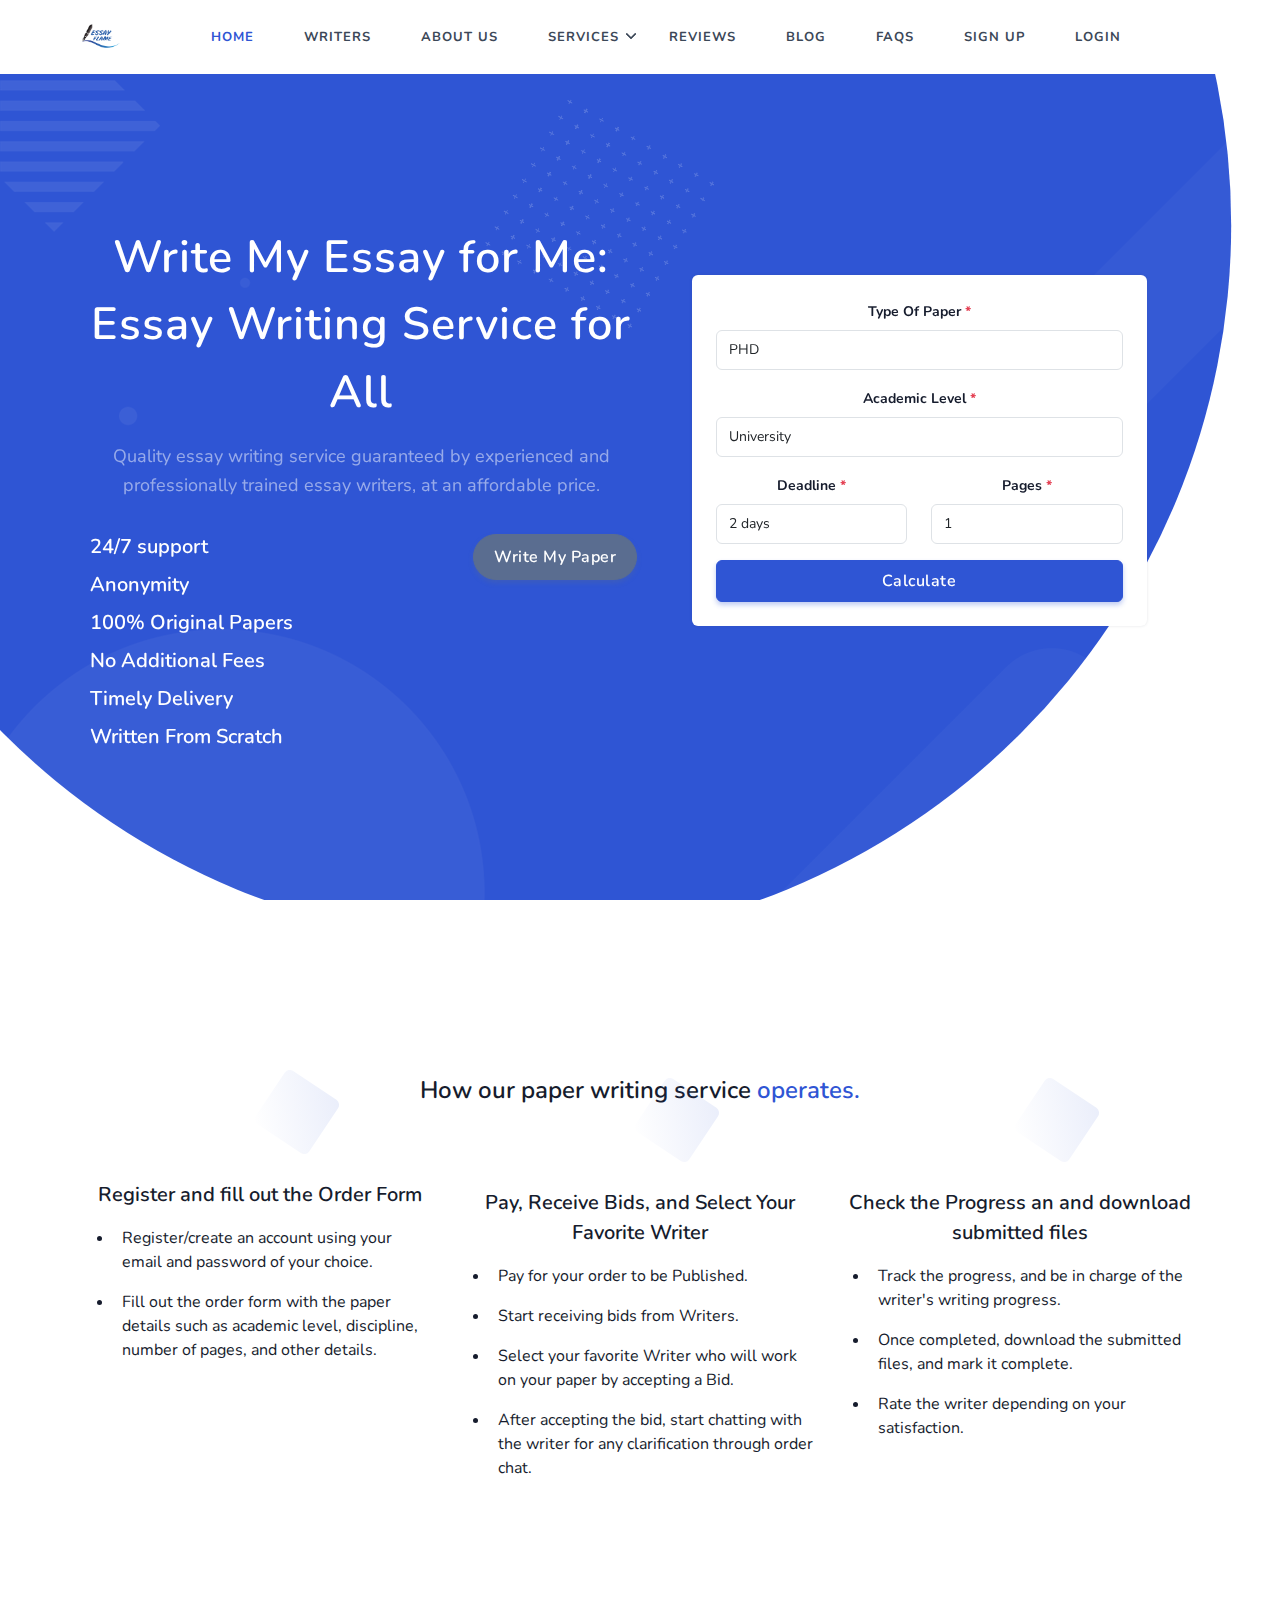
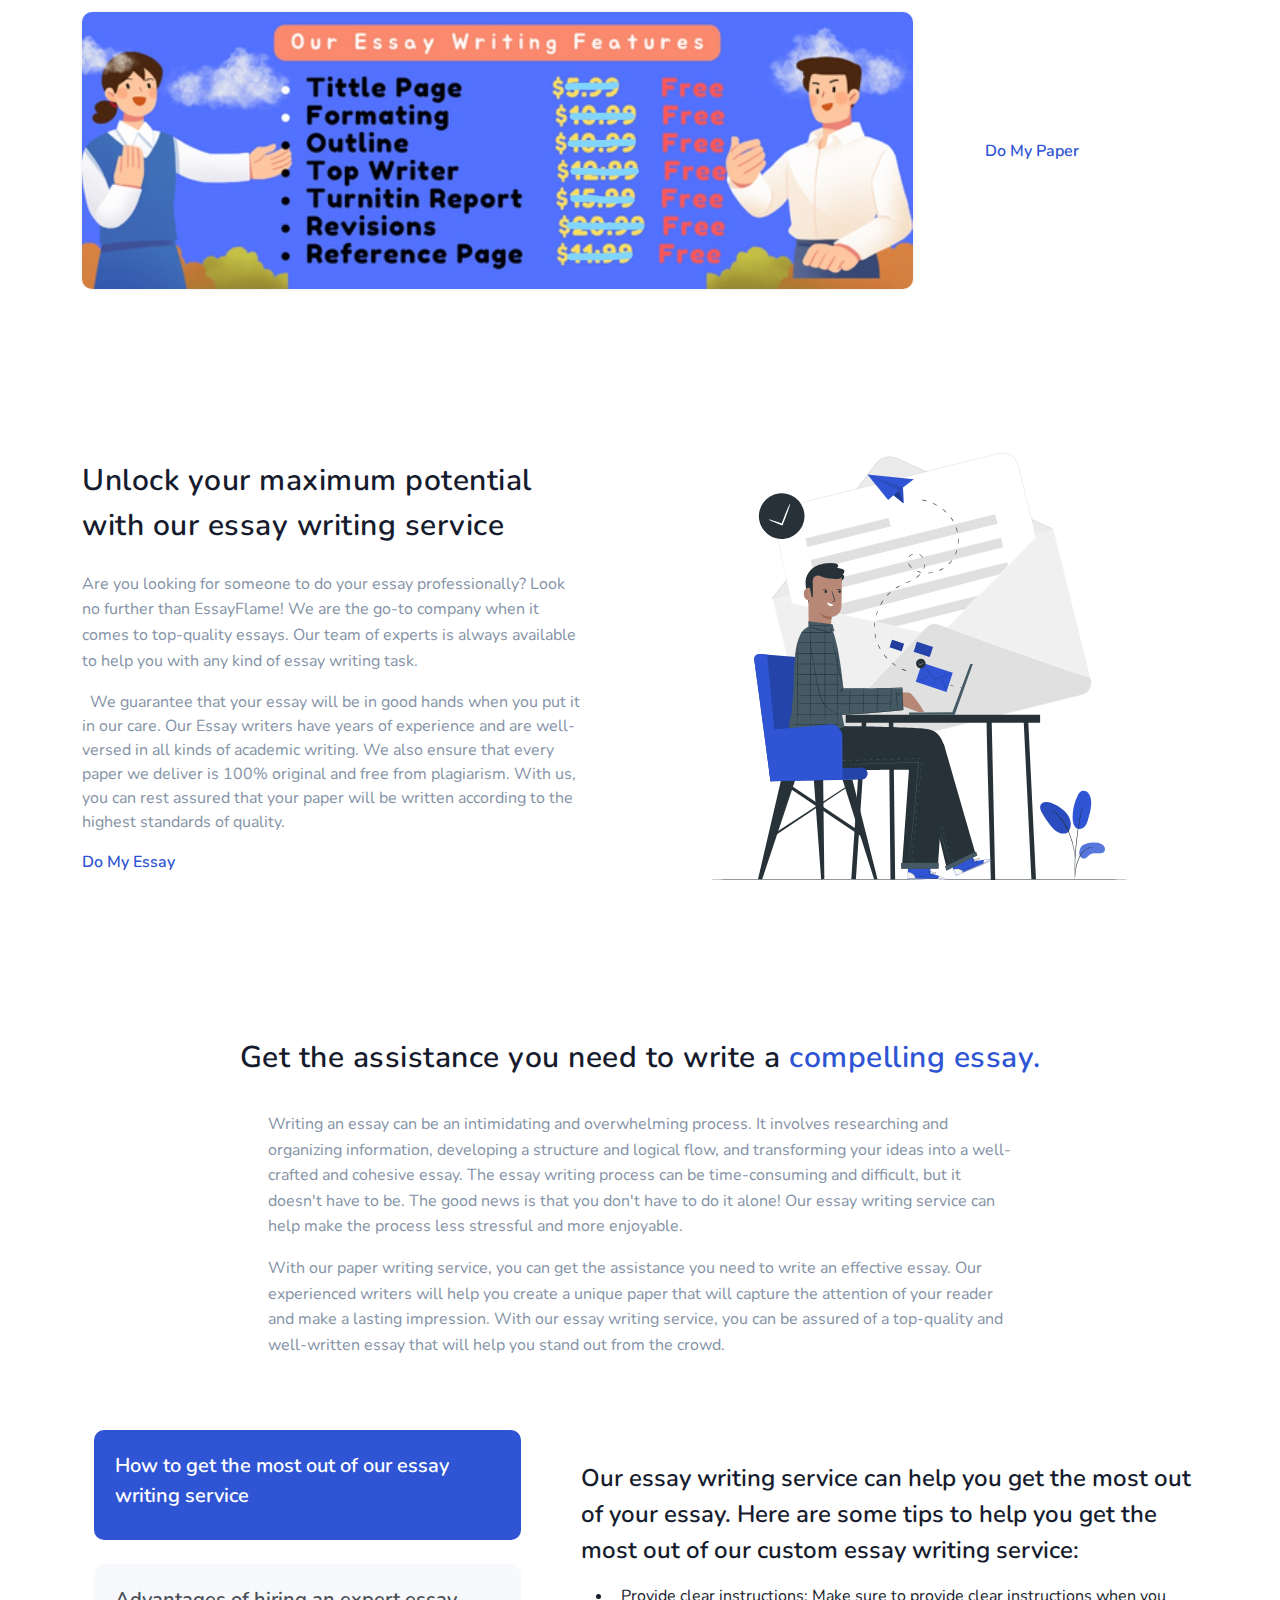
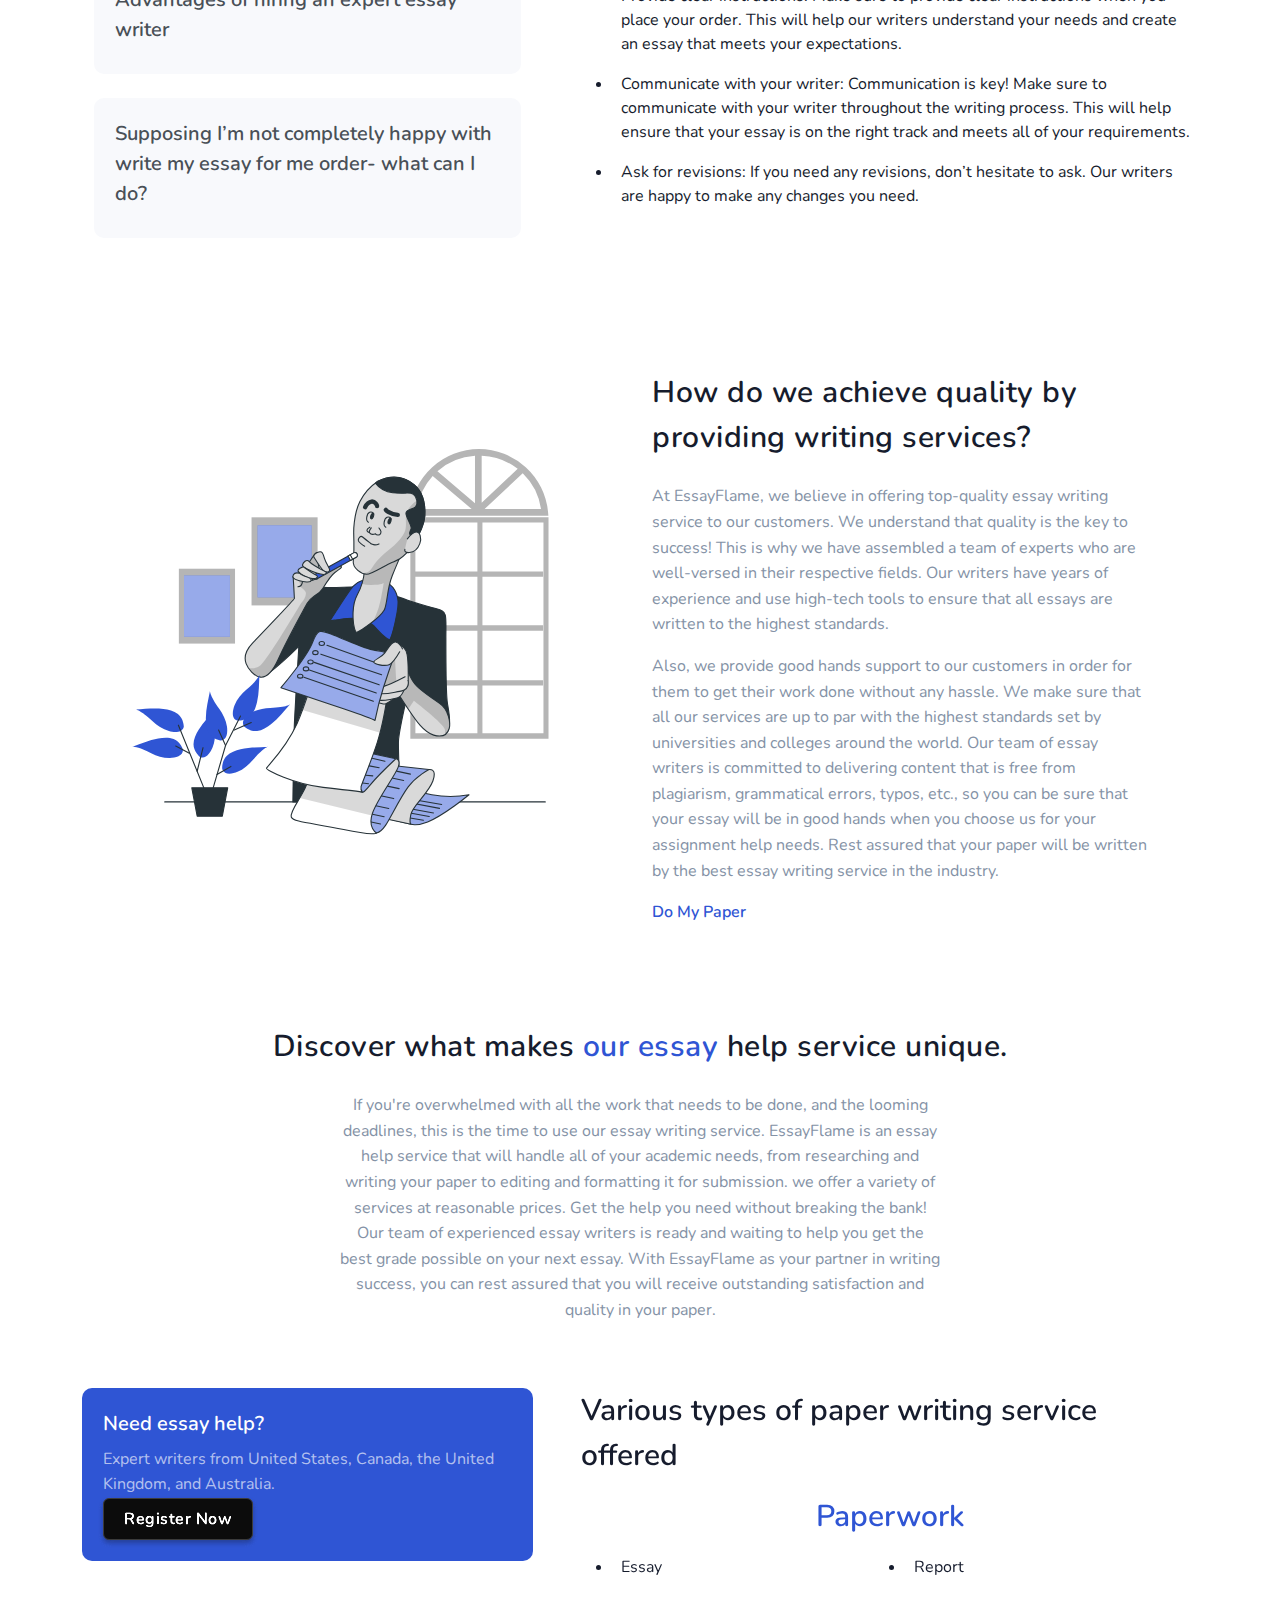
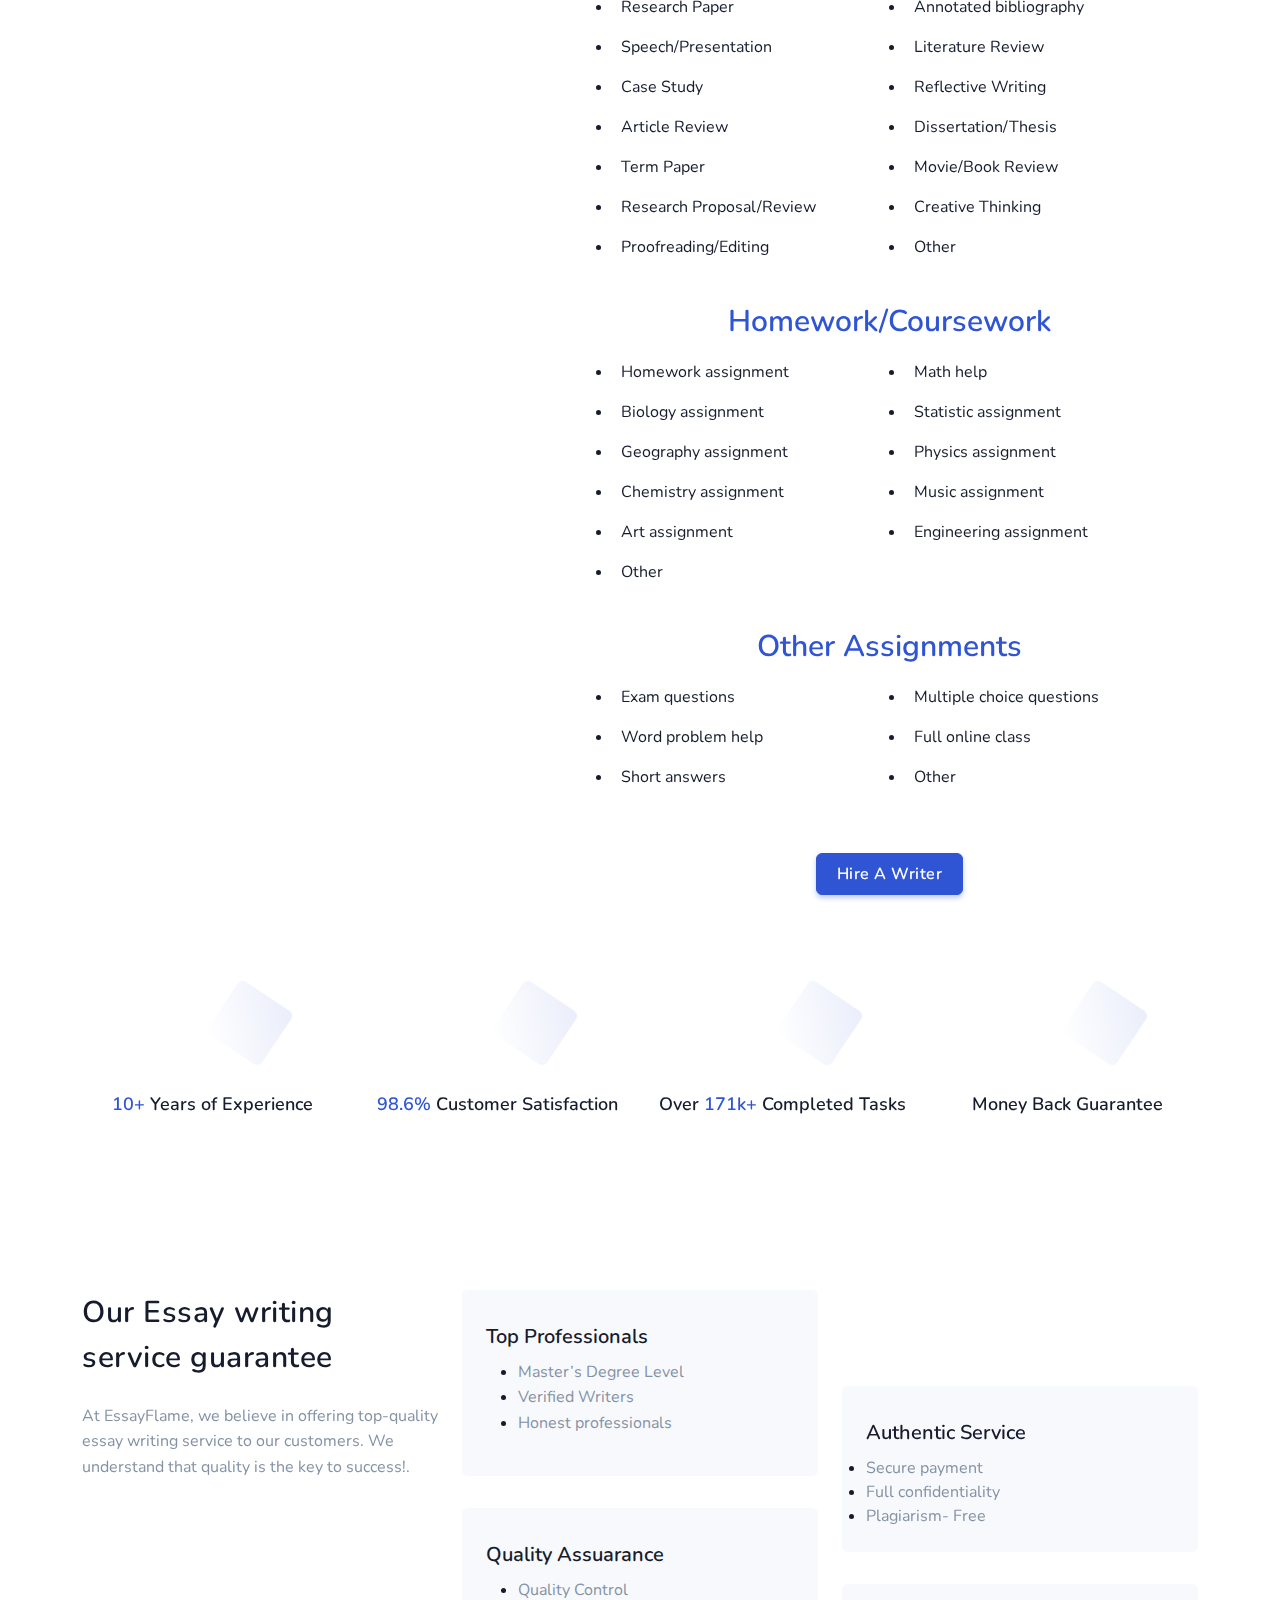
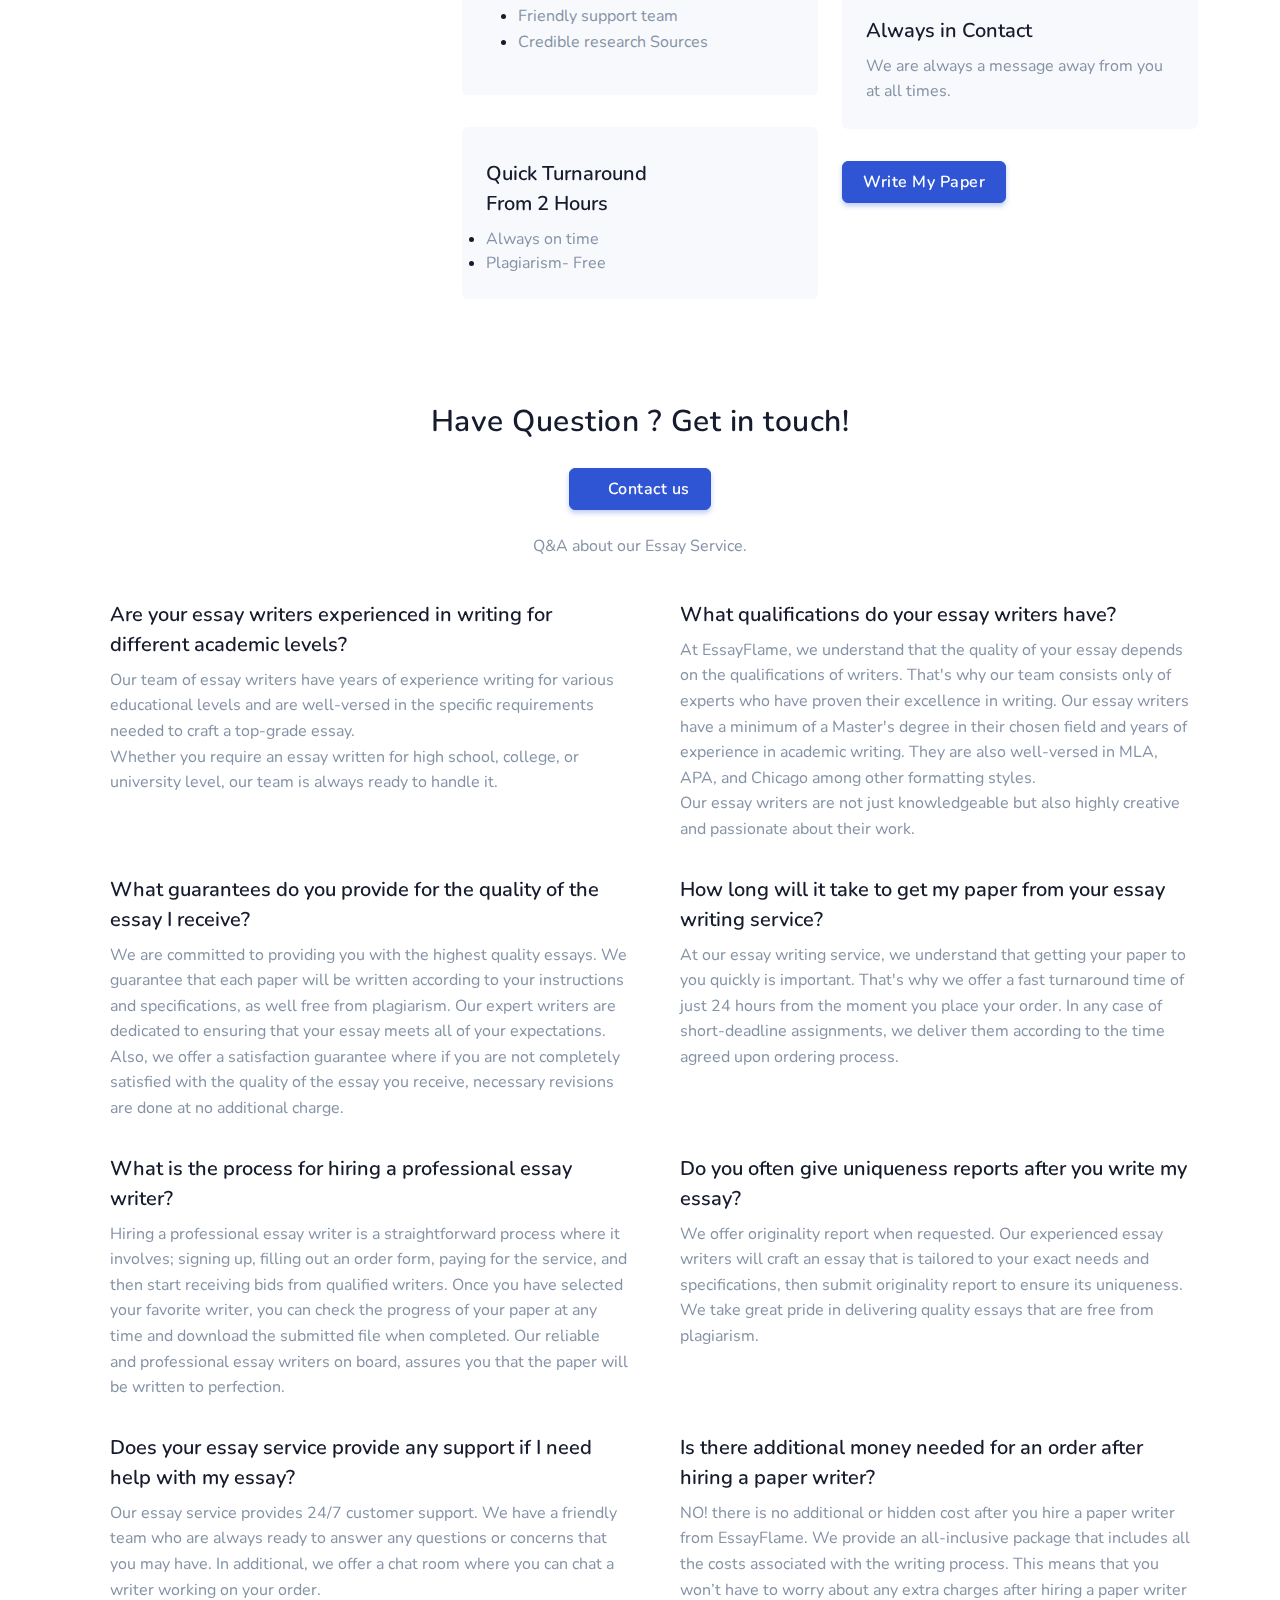
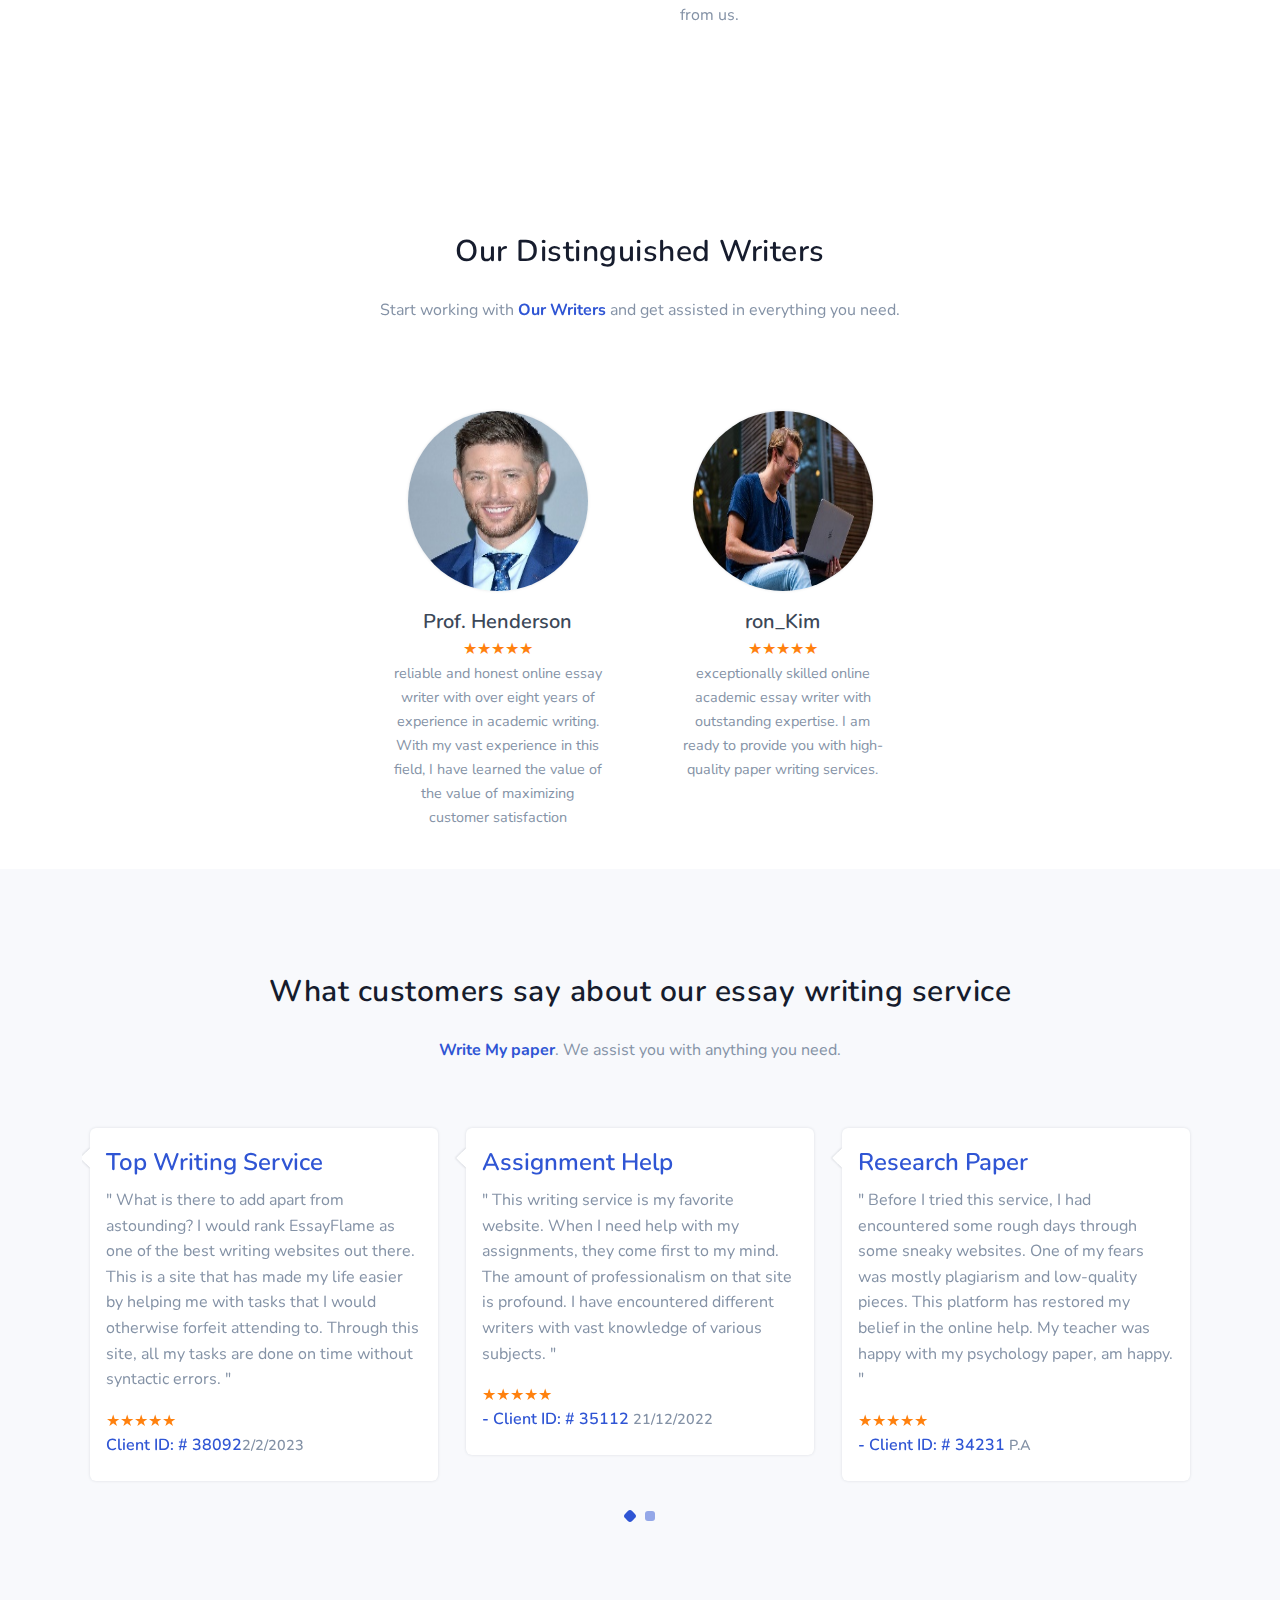
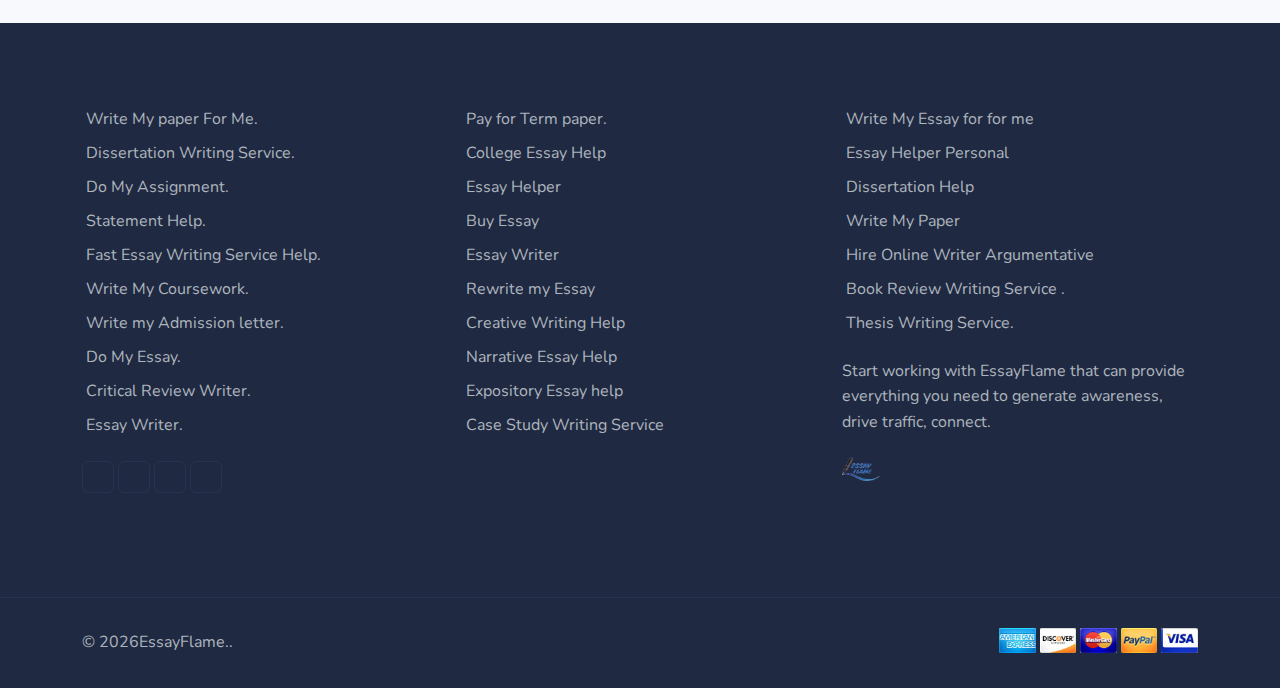
==== commit df9cbf55: "add stars" ====
--- a/index.html
+++ b/index.html
@@ -1192,7 +1192,10 @@
                         <div class="flex-1">
                             <h5 class="mt-0"> Does your essay service provide any support if I need help with my essay?
                             </h5>
-                            <p class="answer text-muted mb-0">Our essay service provides 24/7 customer support. We have a friendly team who are always ready to answer any questions or concerns that you may have. In additional, we offer a chat room where you can chat a writer working on your order.</p>
+                            <p class="answer text-muted mb-0">Our essay service provides 24/7 customer support. We have
+                                a friendly team who are always ready to answer any questions or concerns that you may
+                                have. In additional, we offer a chat room where you can chat a writer working on your
+                                order.</p>
                         </div>
                     </div>
                 </div>
@@ -1204,7 +1207,10 @@
                         <div class="flex-1">
                             <h5 class="mt-0">Is there additional money needed for an order after hiring a paper writer?
                             </h5>
-                            <p class="answer text-muted mb-0">NO! there is no additional or hidden cost after you hire a paper writer from EssayFlame. We provide an all-inclusive package that includes all the costs associated with the writing process. This means that you won’t have to worry about any extra charges after hiring a paper writer from us.</p>
+                            <p class="answer text-muted mb-0">NO! there is no additional or hidden cost after you hire a
+                                paper writer from EssayFlame. We provide an all-inclusive package that includes all the
+                                costs associated with the writing process. This means that you won’t have to worry about
+                                any extra charges after hiring a paper writer from us.</p>
                         </div>
                     </div>
                 </div>
@@ -1251,6 +1257,13 @@
                         <div class="content pt-3 pb-3">
                             <h5 class="mb-0"><a href="javascript:void(0)" class="name text-dark">Prof. Henderson</a>
                             </h5>
+                            <div class="d-flex justify-content-center" style="color: #ff810e;">
+                                <span>&starf;</span>
+                                <span>&starf;</span>
+                                <span>&starf;</span>
+                                <span>&starf;</span>
+                                <span>&starf;</span>
+                            </div>
                             <small class="designation text-muted">reliable and honest online essay writer with over
                                 eight years of experience in academic writing. With my vast experience in this field, I
                                 have learned the value of the value of maximizing customer satisfaction</small>
@@ -1275,6 +1288,13 @@
                         </div>
                         <div class="content pt-3 pb-3">
                             <h5 class="mb-0"><a href="javascript:void(0)" class="name text-dark">ron_Kim</a></h5>
+                            <div class="d-flex justify-content-center" style="color: #ff810e;">
+                                <span>&starf;</span>
+                                <span>&starf;</span>
+                                <span>&starf;</span>
+                                <span>&starf;</span>
+                                <span>&starf;</span>
+                            </div>
                             <small class="designation text-muted">exceptionally skilled online academic essay writer
                                 with outstanding expertise. I am ready to provide you with high-quality paper writing
                                 services.</small>
@@ -1316,7 +1336,7 @@
                     <div class="tiny-three-item">
                         <div class="tiny-slide">
                             <div class="d-flex client-testi m-2" data-aos="fade-up" data-aos-duration="1000">
-                            
+
                                 <div class="flex-1 content p-3 shadow rounded bg-white position-relative">
                                     <h4 class="text-primary">Top Writing Service</h4>
 
@@ -1326,6 +1346,13 @@
                                         forfeit attending to. Through this site, all my tasks are done on time without
                                         syntactic errors.
                                         "</p>
+                                    <div class="d-flex" style="color: #ff810e;">
+                                        <span>&starf;</span>
+                                        <span>&starf;</span>
+                                        <span>&starf;</span>
+                                        <span>&starf;</span>
+                                        <span>&starf;</span>
+                                    </div>
                                     <h6 class="text-primary">Client ID: # 38092<small
                                             class="text-muted">2/2/2023</small>
                                     </h6>
@@ -1335,7 +1362,7 @@
 
                         <div class="tiny-slide">
                             <div class="d-flex client-testi m-2" data-aos="fade-up" data-aos-duration="1400">
-                              
+
                                 <div class="flex-1 content p-3 shadow rounded bg-white position-relative">
                                     <h4 class="text-primary">Assignment Help</h4>
 
@@ -1343,6 +1370,13 @@
                                         need help with my assignments, they come first to my mind. The amount of
                                         professionalism on that site is profound. I have encountered different writers
                                         with vast knowledge of various subjects. "</p>
+                                    <div class="d-flex" style="color: #ff810e;">
+                                        <span>&starf;</span>
+                                        <span>&starf;</span>
+                                        <span>&starf;</span>
+                                        <span>&starf;</span>
+                                        <span>&starf;</span>
+                                    </div>
                                     <h6 class="text-primary">- Client ID: # 35112 <small
                                             class="text-muted">21/12/2022</small>
                                     </h6>
@@ -1352,7 +1386,7 @@
 
                         <div class="tiny-slide">
                             <div class="d-flex client-testi m-2" data-aos="fade-up" data-aos-duration="1800">
-                            
+
                                 <div class="flex-1 content p-3 shadow rounded bg-white position-relative">
                                     <h4 class="text-primary">Research Paper</h4>
 
@@ -1360,6 +1394,13 @@
                                         rough days through some sneaky websites. One of my fears was mostly plagiarism
                                         and low-quality pieces. This platform has restored my belief in the online help.
                                         My teacher was happy with my psychology paper, am happy. "</p>
+                                    <div class="d-flex" style="color: #ff810e;">
+                                        <span>&starf;</span>
+                                        <span>&starf;</span>
+                                        <span>&starf;</span>
+                                        <span>&starf;</span>
+                                        <span>&starf;</span>
+                                    </div>
                                     <h6 class="text-primary">- Client ID: # 34231 <small class="text-muted">P.A</small>
                                     </h6>
                                 </div>
@@ -1368,7 +1409,7 @@
 
                         <div class="tiny-slide">
                             <div class="d-flex client-testi m-2" data-aos="fade-up" data-aos-duration="2200">
-                             
+
                                 <div class="flex-1 content p-3 shadow rounded bg-white position-relative">
                                     <h4 class="text-primary">Essay</h4>
 
@@ -1377,6 +1418,13 @@
                                         writer and the rest is history. I was very happy to receive a good grade for the
                                         first time. I wish they know how much they came through for me. Would recommend
                                         100%. "</p>
+                                    <div class="d-flex" style="color: #ff810e;">
+                                        <span>&starf;</span>
+                                        <span>&starf;</span>
+                                        <span>&starf;</span>
+                                        <span>&starf;</span>
+                                        <span>&starf;</span>
+                                    </div>
                                     <h6 class="text-primary">- Client ID: # 33074 <small
                                             class="text-muted">18/10/2022</small>
                                     </h6>
@@ -1386,7 +1434,7 @@
 
                         <div class="tiny-slide">
                             <div class="d-flex client-testi m-2" data-aos="fade-up" data-aos-duration="2400">
-                         
+
                                 <div class="flex-1 content p-3 shadow rounded bg-white position-relative">
                                     <h4 class="text-primary">Project</h4>
 
@@ -1394,6 +1442,13 @@
                                         great ideas to use in my essays and writing projects. I have encountered
                                         extremely knowledgeable writer and that is an attribute I had been missing.
                                         "</p>
+                                        <div class="d-flex" style="color: #ff810e;">
+                                            <span>&starf;</span>
+                                            <span>&starf;</span>
+                                            <span>&starf;</span>
+                                            <span>&starf;</span>
+                                            <span>&starf;</span>
+                                        </div>
                                     <h6 class="text-primary">- Client ID: # 32988 <small
                                             class="text-muted">6/9/2022</small>
                                     </h6>
@@ -1403,7 +1458,7 @@
 
                         <div class="tiny-slide">
                             <div class="d-flex client-testi m-2" data-aos="fade-up" data-aos-duration="2800">
-                      
+
                                 <div class="flex-1 content p-3 shadow rounded bg-white position-relative">
                                     <h4 class="text-primary">Dissertation</h4>
 
@@ -1411,6 +1466,13 @@
                                         decent out there. Quality support throughout the waiting period is already
                                         enough for me. Nevertheless, the quality of writing I experienced was
                                         magnificent. You can rely on such a service. "</p>
+                                    <div class="d-flex" style="color: #ff810e;">
+                                        <span>&starf;</span>
+                                        <span>&starf;</span>
+                                        <span>&starf;</span>
+                                        <span>&starf;</span>
+                                        <span>&star;</span>
+                                    </div>
                                     <h6 class="text-primary">- Client ID: # 32469 <small
                                             class="text-muted">3/8/2022</small></h6>
                                 </div>
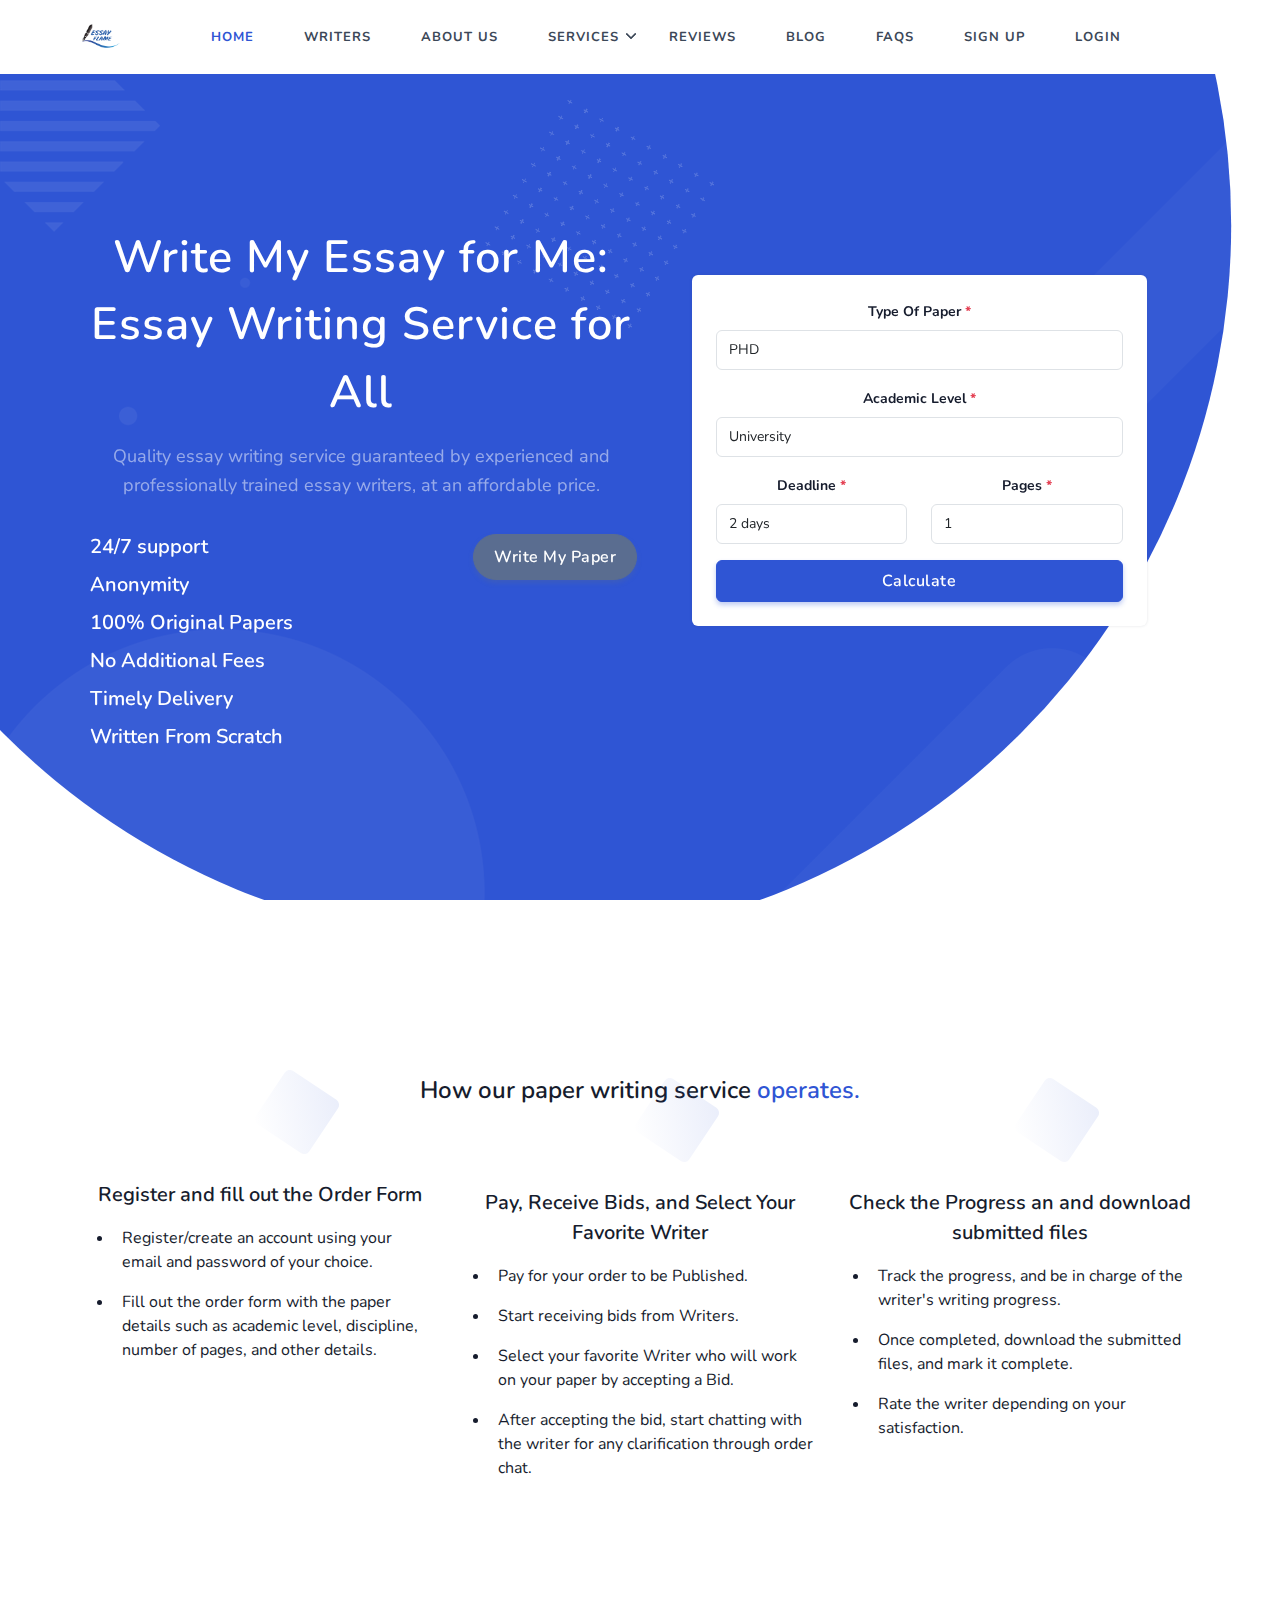
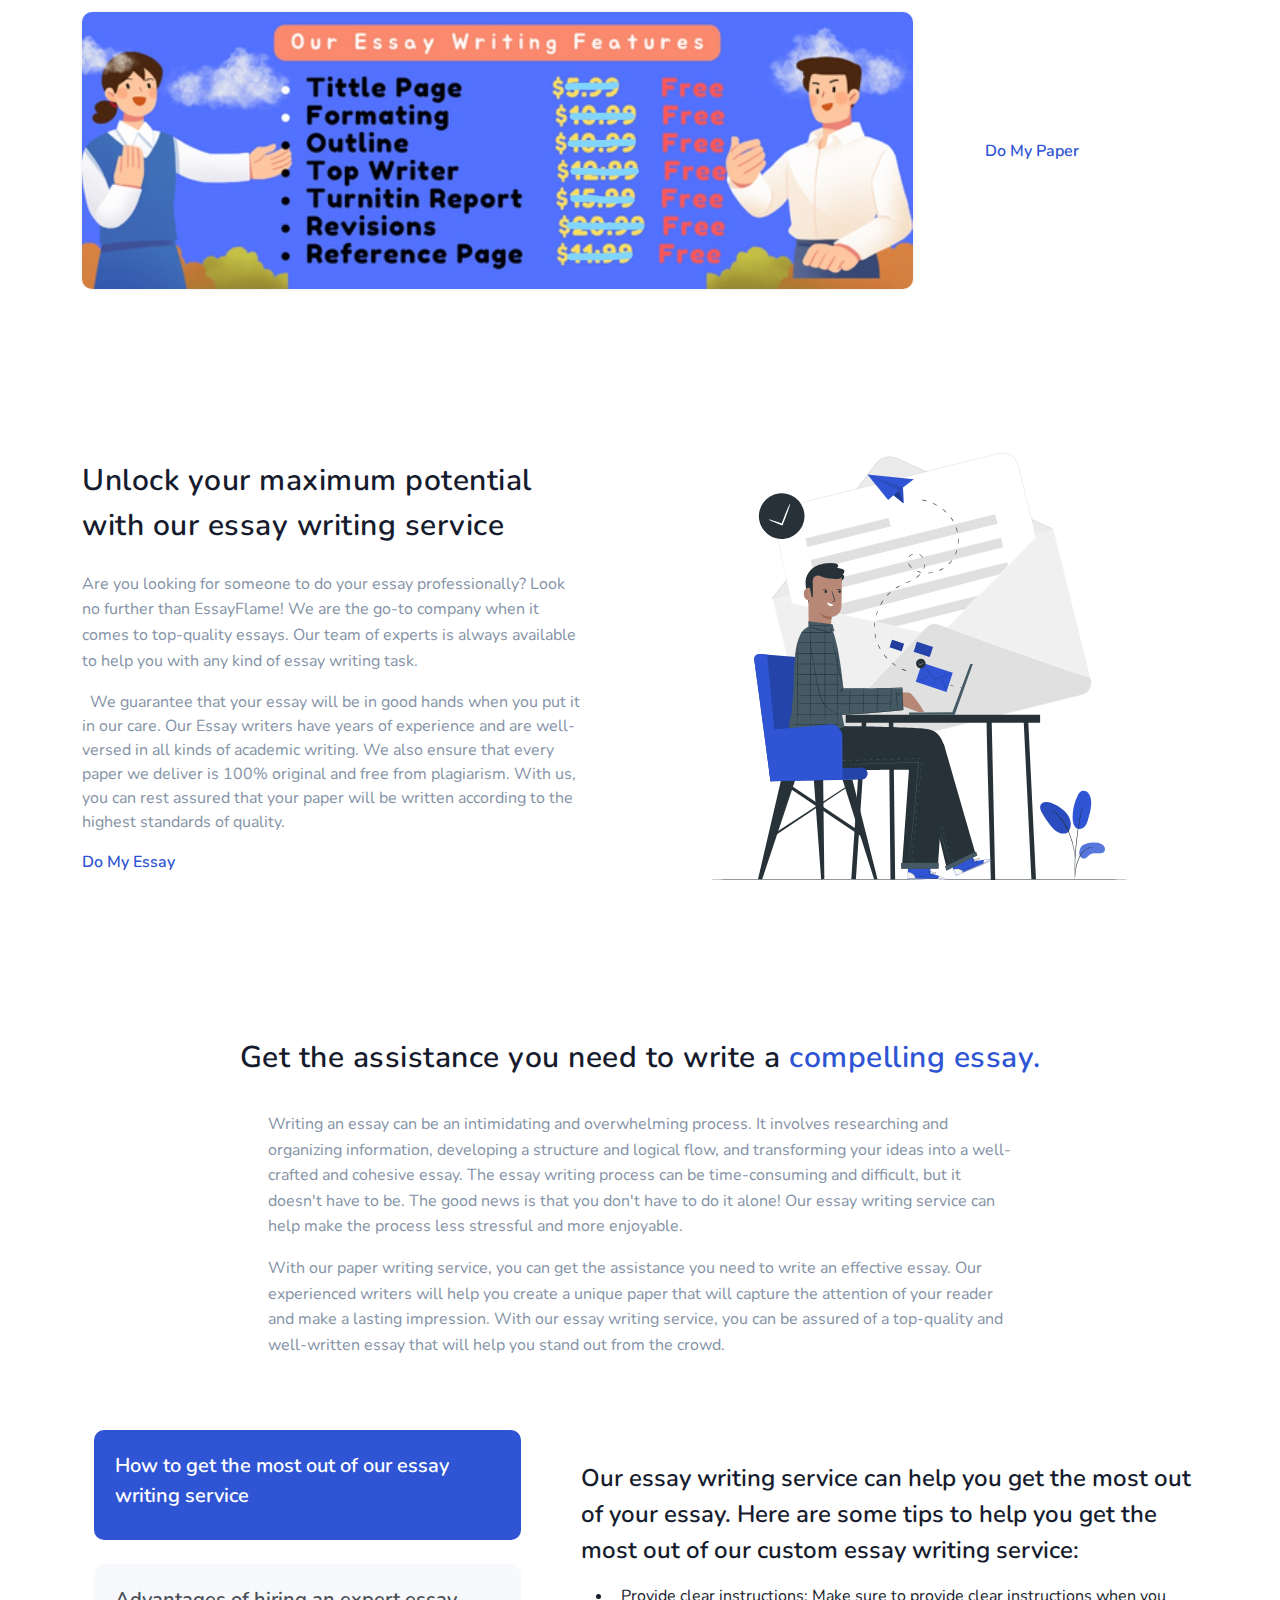
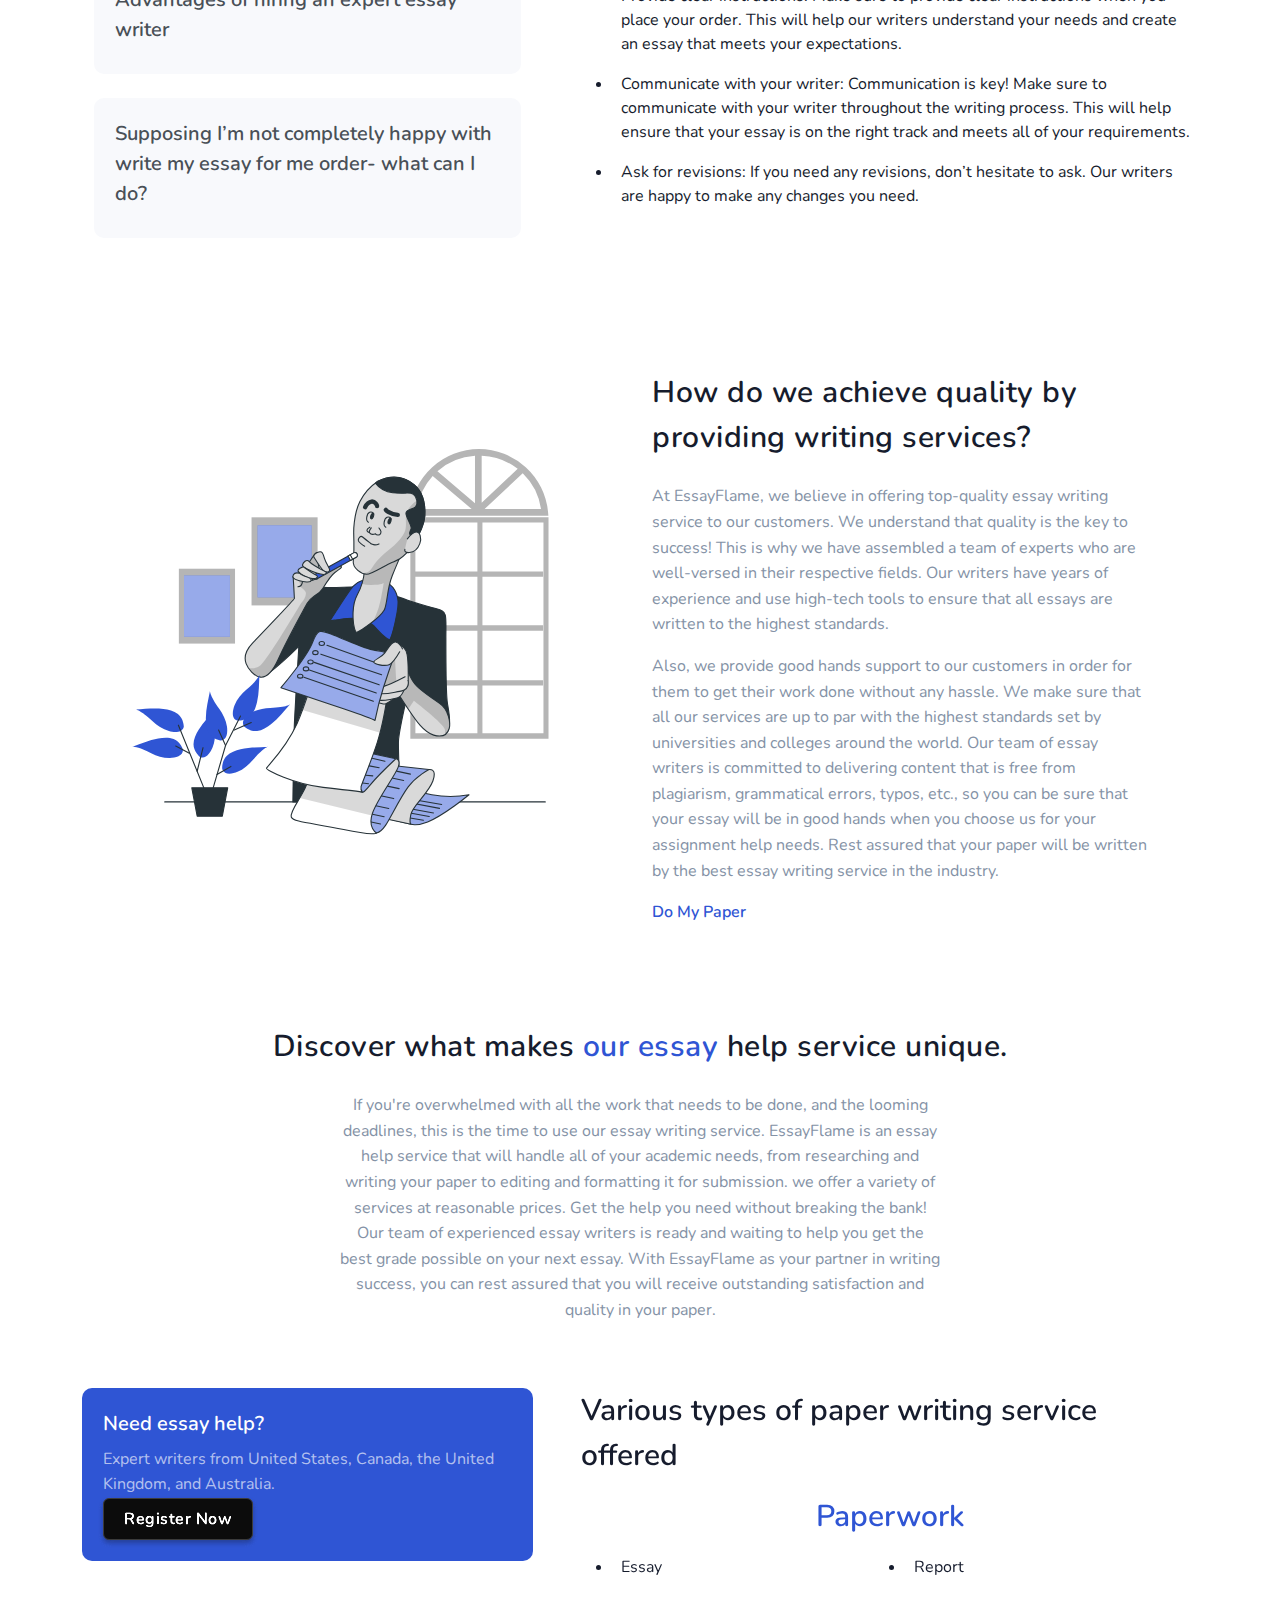
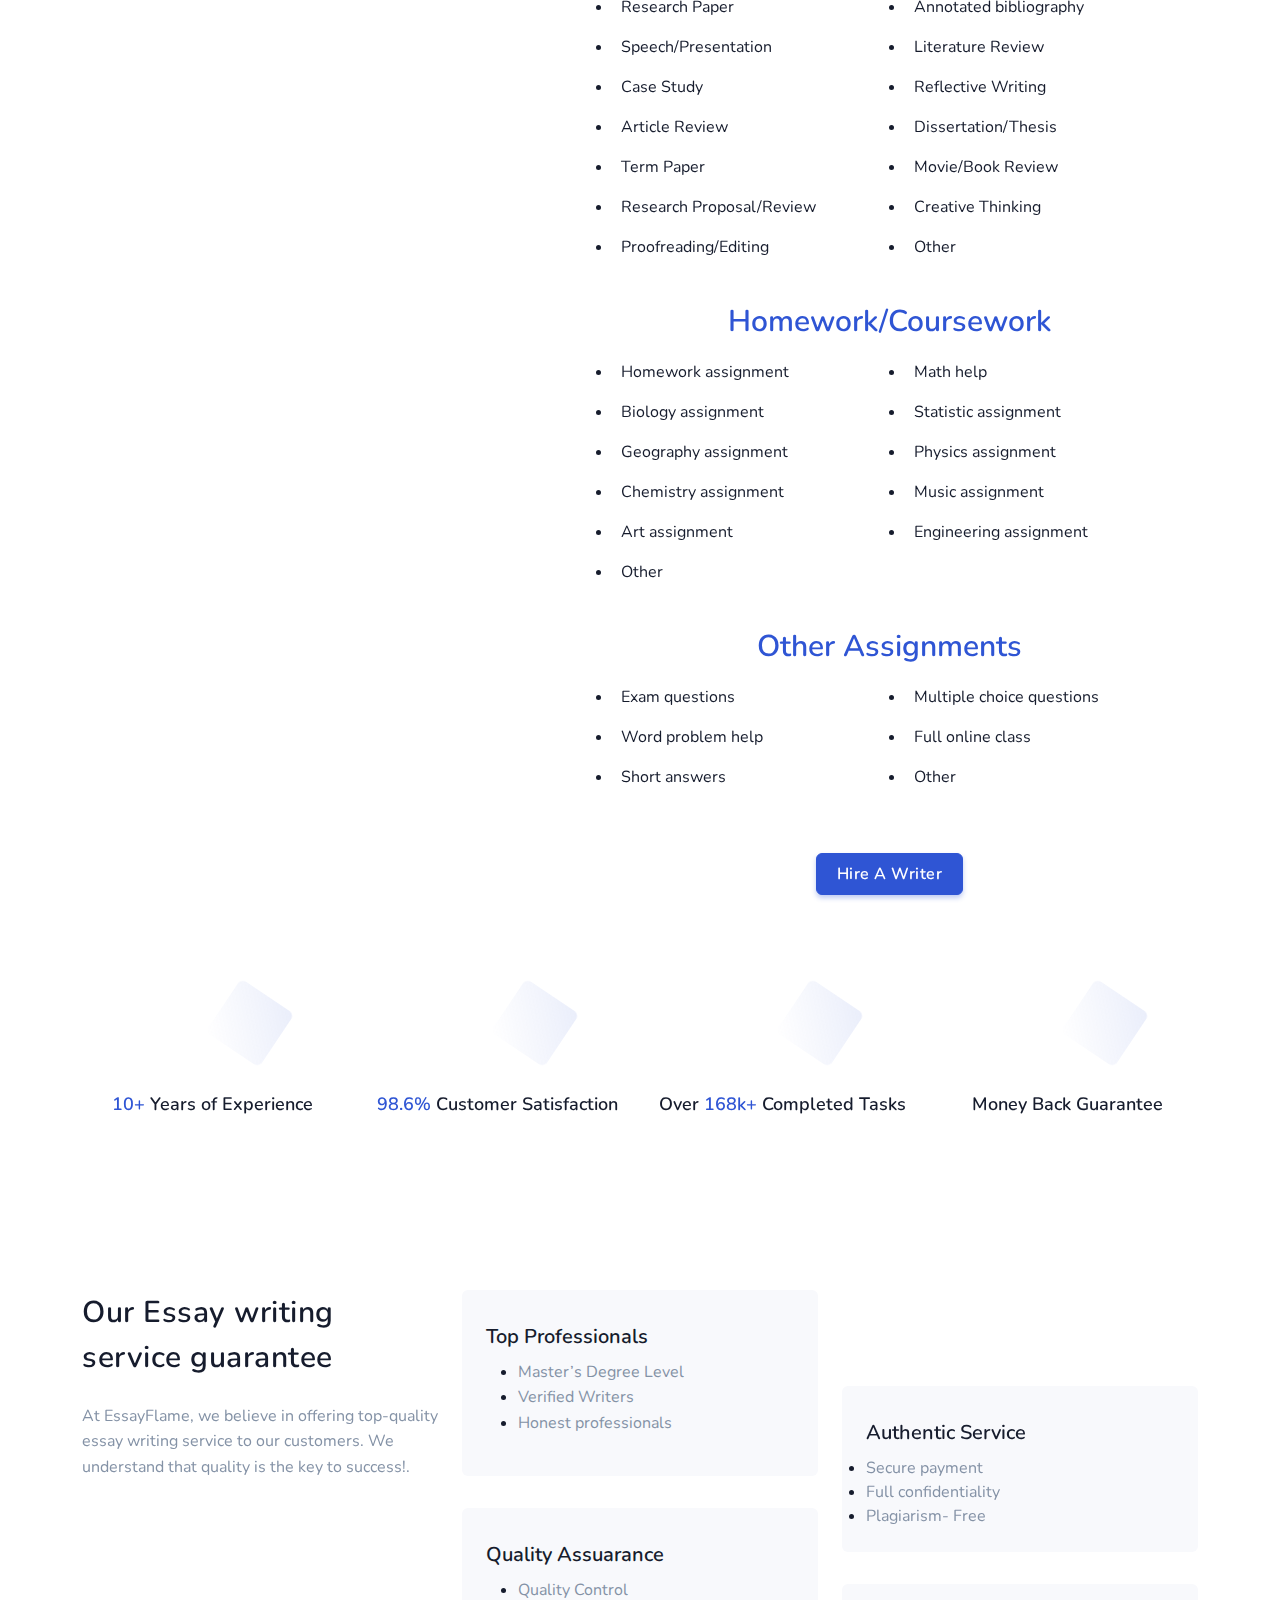
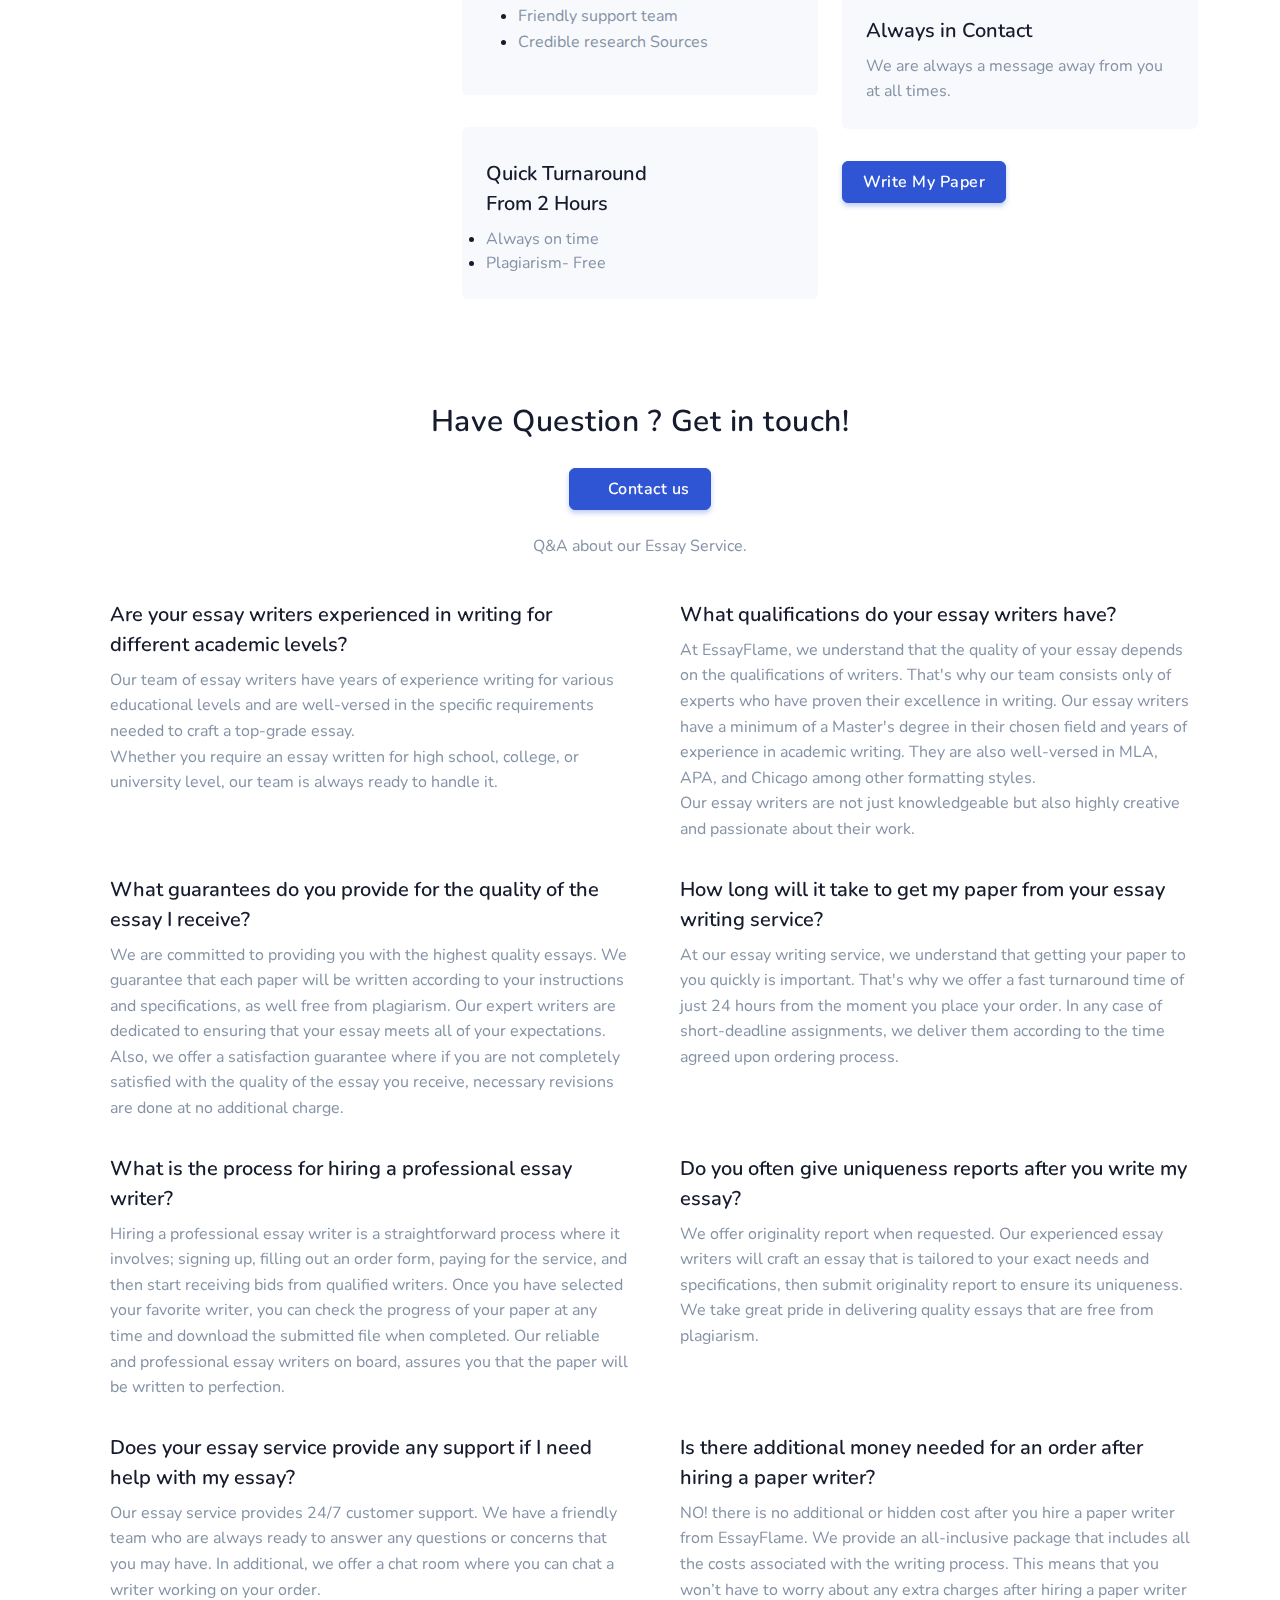
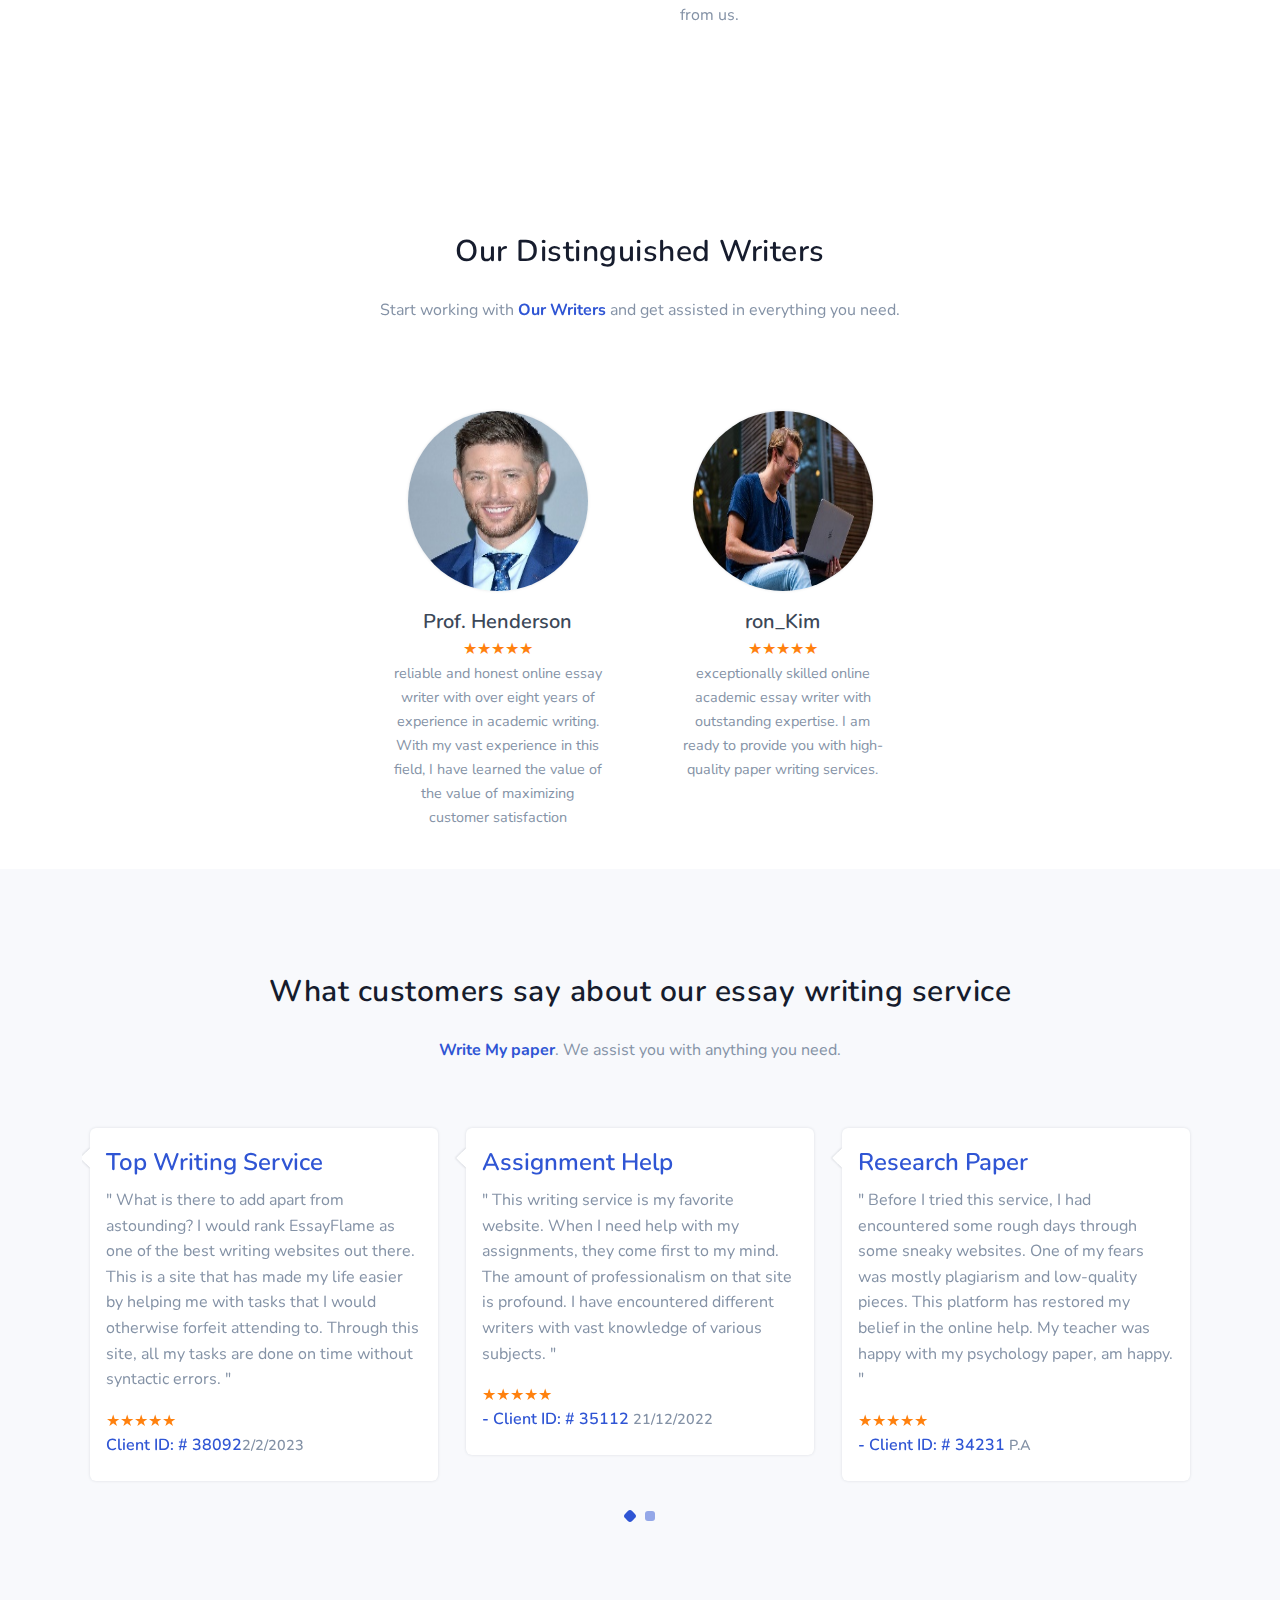
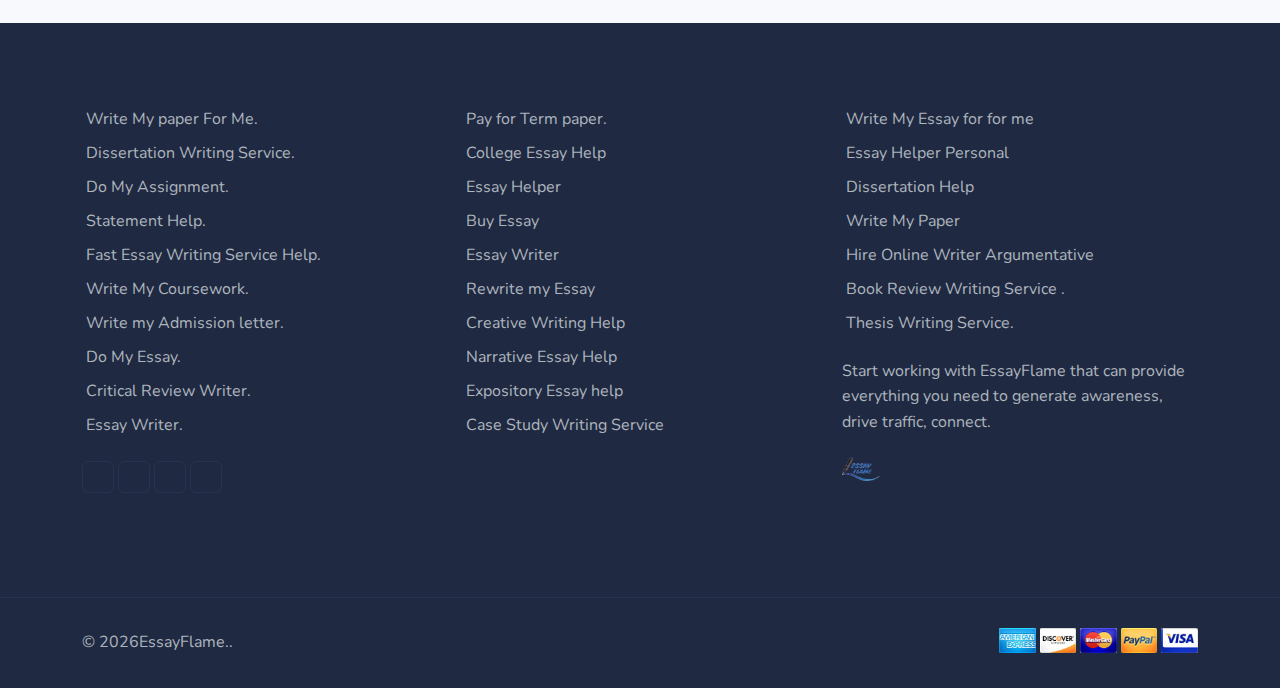
==== commit bc9cffae: "add stars" ====
--- a/index.html
+++ b/index.html
@@ -1760,8 +1760,7 @@
     <!-- Offcanvas End -->
 
     <!-- Back to top -->
-    <a href="#" onclick="topFunction()" id="back-to-top" class="back-to-top fs-5"><i data-feather="arrow-up"
-            class="fea icon-sm icons align-middle"></i></a>
+    <a href="#" onclick="topFunction()" id="back-to-top" class="back-to-top fs-5"><i class="uil uil-arrow-up text-white"></i></a>
     <!-- Back to top -->
 
     <!-- javascript -->
